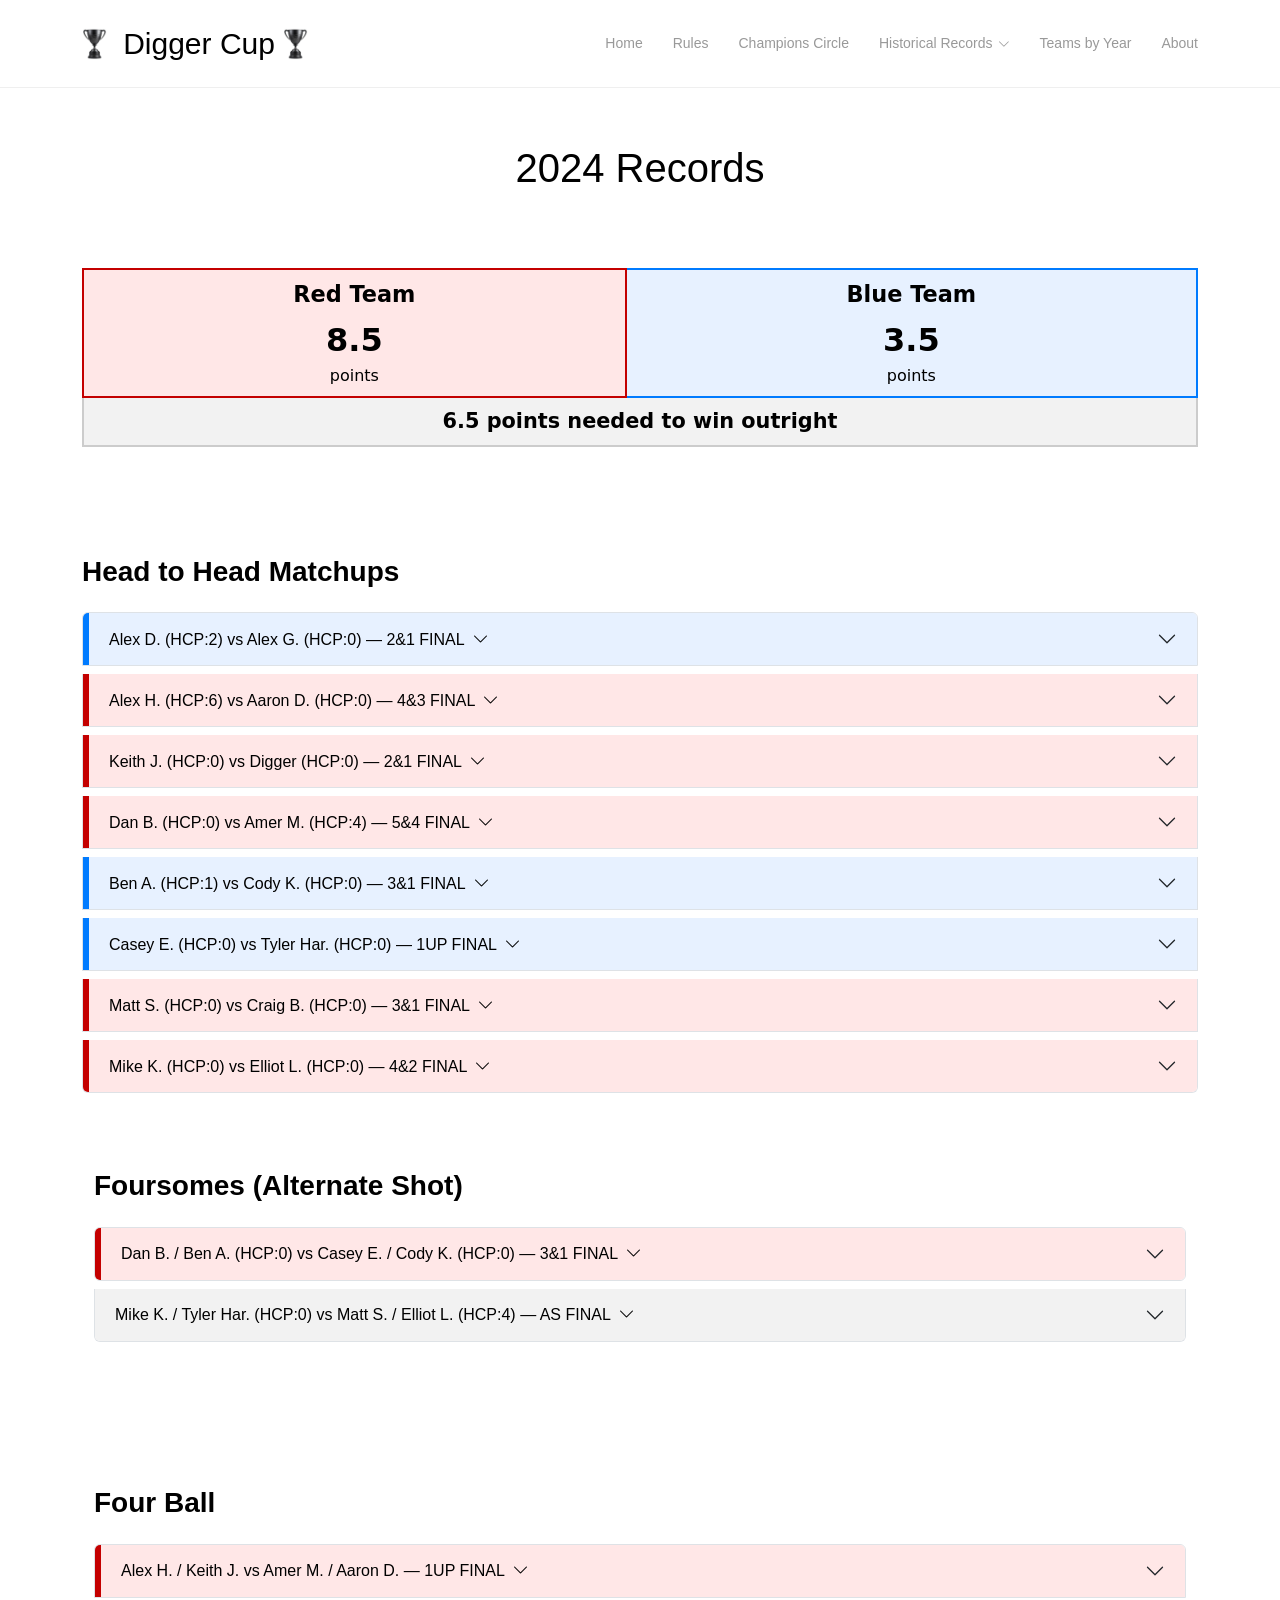
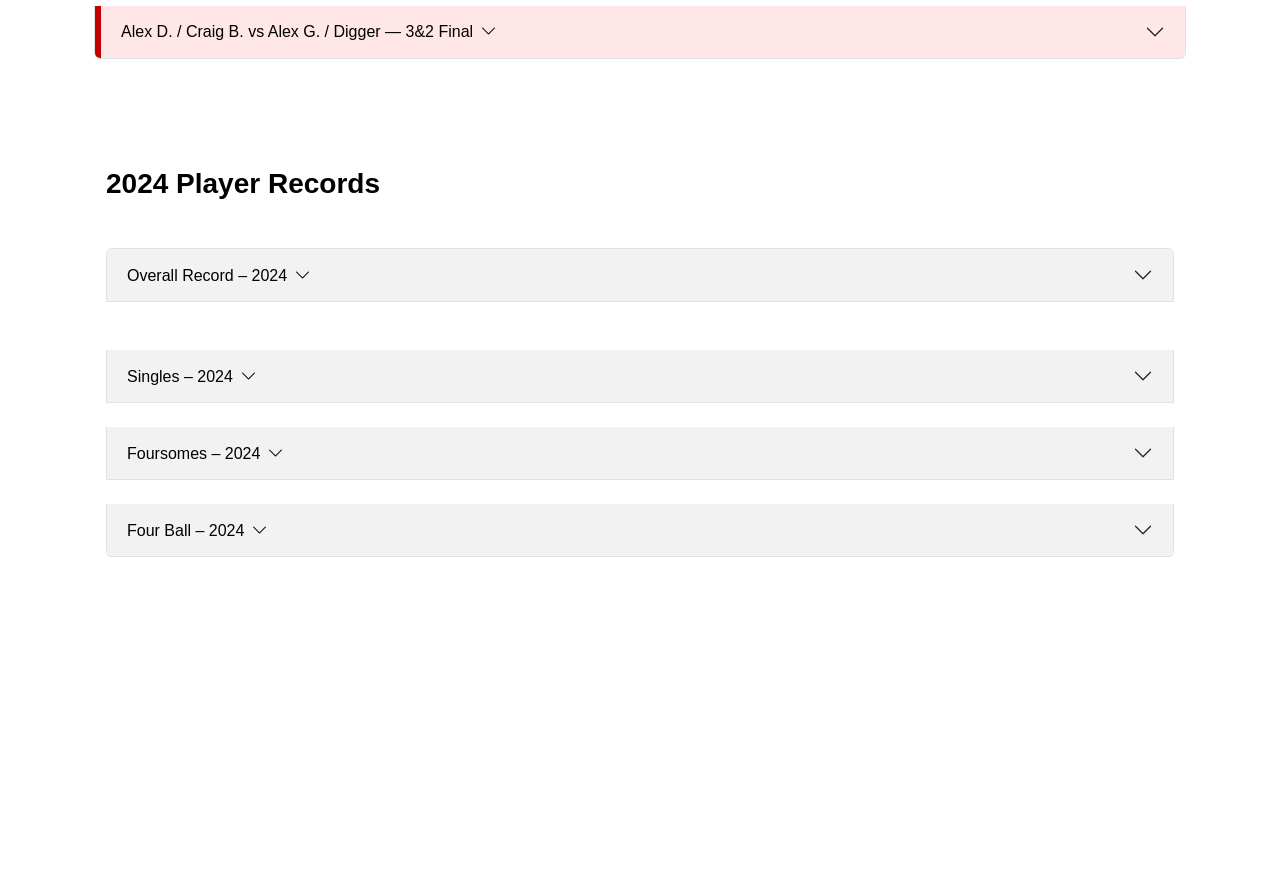
==== 2024-records.html @ ec9bad94 "editing nav menu for moblie again" ====
<!DOCTYPE html>
<html lang="en">

<head>
    <meta charset="utf-8">
    <meta content="width=device-width, initial-scale=1.0" name="viewport">

    <title>Digger Cup: 2024 Records</title>

    <link href="photos/favicon.ico" rel="icon">
    <link href="photos/favicon.ico" rel="apple-touch-icon">

    <link href="assets/vendor/bootstrap/css/bootstrap.min.css" rel="stylesheet">
    <link rel="stylesheet" href="https://cdn.jsdelivr.net/npm/bootstrap-icons@1.11.3/font/bootstrap-icons.css">
    <link rel="stylesheet" href="https://cdn.datatables.net/1.13.6/css/dataTables.bootstrap5.min.css">
    <link href="assets/css/main.css" rel="stylesheet">

    <style>
        .accordion-button {
            background-color: #f2f2f2 !important;
            color: #000 !important;
        }

            .accordion-button:not(.collapsed) {
                background-color: #e6e6e6 !important;
                color: #000 !important;
            }

            .accordion-button:focus {
                box-shadow: none !important;
            }

        /* Highlight colors for matchups */
        .match-blue .accordion-button {
            background-color: #e7f1ff !important;
            border-left: 6px solid #007BFF;
        }

        .match-red .accordion-button {
            background-color: #ffe7e7 !important;
            border-left: 6px solid #C40000;
        }

        /* Extend highlight color to scorecard "Hole" row */
        .match-blue .scorecard-table th.hole-header,
        .match-blue .scorecard-table td.hole-header {
            background-color: #e7f1ff !important;
        }

        .match-red .scorecard-table th.hole-header,
        .match-red .scorecard-table td.hole-header {
            background-color: #ffe7e7 !important;
        }

        /* Scorecard table styling */
        .scorecard-table {
            width: 100%;
            border-collapse: collapse;
            text-align: center;
            font-size: 14px;
        }

            .scorecard-table th,
            .scorecard-table td {
                border: 1px solid #ccc;
                padding: 6px;
            }

        .winner-red {
            background-color: #ffcccc;
            font-weight: bold;
        }

        .winner-blue {
            background-color: #cce0ff;
            font-weight: bold;
        }

        .standings-row td {
            font-weight: bold;
            background-color: #f7f7f7;
        }
    </style>
</head>

<body class="starter-page-page">

    <header id="header" class="header d-flex align-items-center sticky-top">
        <div class="container-fluid container-xl d-flex align-items-center justify-content-between">

            <!-- Logo -->
            <a href="index.html" class="logo d-flex align-items-center">
                <img src="photos/digi cup_engravesd_est 2024-1.jpg" style="height:40px;">
                <h1 class="sitename ms-2 me-2">Digger Cup</h1>
                <img src="photos/digi cup_engravesd_est 2024-1.jpg" style="height:40px;">
            </a>

            <!-- Desktop Nav -->
            <nav id="navmenu" class="navmenu">

                <ul>
                    <li><a href="index.html">Home</a></li>
                    <li><a href="Rules.html">Rules</a></li>
                    <li><a href="Champions Circle.html">Champions Circle</a></li>

                    <li class="dropdown">
                        <a href="#"><span>Historical Records</span> <i class="bi bi-chevron-down dropdown-indicator"></i></a>
                        <ul>
                            <li><a href="2025-records.html">2025 Records</a></li>
                            <li><a href="2024-records.html">2024 Records</a></li>
                            <li><a href="Historical Records.html">Historical Records</a></li>
                        </ul>
                    </li>

                    <li><a href="Teams by Year.html">Teams by Year</a></li>
                    <li><a href="About.html">About</a></li>
                </ul>
            </nav>

            <!-- Mobile nav toggle -->
            <i class="mobile-nav-toggle d-xl-none bi bi-list"></i>

        </div>
    </header>

    <!-- Mobile nav container (Axis theme requires this) -->
    <nav id="navmenu-mobile" class="navmenu d-xl-none"></nav>
    <div class="mobile-nav-overly"></div>


    <main class="main">

        <div class="page-title">
            <div class="title-wrapper">
                <h1>2024 Records</h1>
            </div>
        </div>

        <!-- ========================= -->
        <!-- 2024 Points Summary -->
        <!-- ========================= -->
        <div class="container my-4">
            <table class="table table-bordered text-center align-middle" style="font-size: 1.25rem; font-weight:600;">
                <tr>
                    <td style="background:#ffe7e7; border:2px solid #C40000;">
                        <div style="font-size:1.4rem; font-weight:700;">
                            <a href="Teams%20By%20Year.html#red2024"
                               style="color:inherit; text-decoration:none; cursor:pointer;">
                                Red Team
                            </a>
                        </div>
                        <div style="font-size:2rem; font-weight:800; margin-top:4px;">8.5</div>
                        <div style="font-size:1rem; font-weight:500;">points</div>
                    </td>
                    <td style="background:#e7f1ff; border:2px solid #007BFF;">
                        <div style="font-size:1.4rem; font-weight:700;">
                            <a href="Teams%20By%20Year.html#blue2024"
                               style="color:inherit; text-decoration:none; cursor:pointer;">
                                Blue Team
                            </a>
                        </div>
                        <div style="font-size:2rem; font-weight:800; margin-top:4px;">3.5</div>
                        <div style="font-size:1rem; font-weight:500;">points</div>
                    </td>
                </tr>
                <tr>
                    <td colspan="2" style="background:#f2f2f2; border:2px solid #ccc; font-size:1.3rem; font-weight:700;">
                        6.5 points needed to win outright
                    </td>
                </tr>
            </table>
        </div>

        <section class="container my-5">
            <h3 class="mb-4" style="font-weight:700;">Head to Head Matchups</h3>

            <div class="accordion" id="matchups2024">
                <!-- 1 — BLUE -->
                <div class="accordion-item my-2 match-blue">
                    <h2 class="accordion-header" id="match1">
                        <button class="accordion-button collapsed" type="button"
                                data-bs-toggle="collapse" data-bs-target="#collapseMatch1">
                            Alex D. (HCP:2) vs Alex G. (HCP:0) — 2&1 FINAL
                            <i class="bi bi-chevron-down ms-2"></i>
                        </button>
                    </h2>
                    <div id="collapseMatch1" class="accordion-collapse collapse"
                         data-bs-parent="#matchups2024">
                        <div class="accordion-body">
                            <div class="mt-3">
                                <!-- FRONT 9 -->
                                <h5><strong>Front Nine</strong></h5>
                                <table class="scorecard-table mb-4">
                                    <tr>
                                        <th class="hole-header">Hole</th>
                                        <td class="hole-header">1</td>
                                        <td class="hole-header">2</td>
                                        <td class="hole-header">3</td>
                                        <td class="hole-header">4</td>
                                        <td class="hole-header">5</td>
                                        <td class="hole-header">6</td>
                                        <td class="hole-header">7</td>
                                        <td class="hole-header">8</td>
                                        <td class="hole-header">9</td>
                                        <td class="hole-header">Out</td>
                                    </tr>
                                    <tr>
                                        <th>Par</th>
                                        <td>4</td>
                                        <td>4</td>
                                        <td>4</td>
                                        <td>3</td>
                                        <td>5</td>
                                        <td>4</td>
                                        <td>3</td>
                                        <td>4</td>
                                        <td>5</td>
                                        <td>36</td>
                                    </tr>
                                    <tr>
                                        <th>Alex D.</th>
                                        <td class="winner-red">5</td>
                                        <td>5</td>
                                        <td class="winner-red">6</td>
                                        <td class="winner-red">5</td>
                                        <td>5</td>
                                        <td>7</td>
                                        <td>4</td>
                                        <td>6</td>
                                        <td class="winner-red">5</td>
                                        <td>49</td>
                                    </tr>
                                    <tr>
                                        <th>Alex G.</th>
                                        <td>6</td>
                                        <td>5</td>
                                        <td>9</td>
                                        <td>6</td>
                                        <td>5</td>
                                        <td class="winner-blue">5</td>
                                        <td class="winner-blue">3</td>
                                        <td class="winner-blue">5</td>
                                        <td>6</td>
                                        <td>50</td>
                                    </tr>
                                    <tr class="standings-row">
                                        <th>Standings</th>
                                        <td>1UP</td>
                                        <td>1UP</td>
                                        <td>2UP</td>
                                        <td>3UP</td>
                                        <td>3UP</td>
                                        <td>2UP</td>
                                        <td>1UP</td>
                                        <td>AS</td>
                                        <td>1UP</td>
                                        <td></td>
                                    </tr>
                                </table>

                                <!-- BACK 9 -->
                                <h5><strong>Back Nine</strong></h5>
                                <table class="scorecard-table">
                                    <tr>
                                        <th class="hole-header">Hole</th>
                                        <td class="hole-header">10</td>
                                        <td class="hole-header">11</td>
                                        <td class="hole-header">12</td>
                                        <td class="hole-header">13</td>
                                        <td class="hole-header">14</td>
                                        <td class="hole-header">15</td>
                                        <td class="hole-header">16</td>
                                        <td class="hole-header">17</td>
                                        <td class="hole-header">18</td>
                                        <td class="hole-header">In</td>
                                    </tr>
                                    <tr>
                                        <th>Par</th>
                                        <td>4</td>
                                        <td>4</td>
                                        <td>4</td>
                                        <td>4</td>
                                        <td>5</td>
                                        <td>3</td>
                                        <td>4</td>
                                        <td>3</td>
                                        <td>5</td>
                                        <td>36</td>
                                    </tr>
                                    <tr>
                                        <th>Alex D.</th>
                                        <td>8</td>
                                        <td class="winner-red">4</td>
                                        <td>6</td>
                                        <td>6</td>
                                        <td>6</td>
                                        <td>4</td>
                                        <td>6</td>
                                        <td>3</td>
                                        <td>-</td>
                                        <td>40</td>
                                    </tr>
                                    <tr>
                                        <th>Alex G.</th>
                                        <td>8</td>
                                        <td>5</td>
                                        <td class="winner-blue">5</td>
                                        <td>6</td>
                                        <td class="winner-blue">5</td>
                                        <td class="winner-blue">3</td>
                                        <td class="winner-blue">4</td>
                                        <td>3</td>
                                        <td>-</td>
                                        <td>36</td>
                                    </tr>
                                    <tr class="standings-row">
                                        <th>Standings</th>
                                        <td>1UP</td>
                                        <td>2UP</td>
                                        <td>1UP</td>
                                        <td>1UP</td>
                                        <td>AS</td>
                                        <td>1UP</td>
                                        <td>2UP</td>
                                        <td>2&1</td>
                                        <td></td>
                                        <td></td>
                                    </tr>
                                </table>
                            </div>
                        </div>
                    </div>
                </div>

                <!-- 2 — RED -->
                <div class="accordion-item my-2 match-red">
                    <h2 class="accordion-header" id="match2">
                        <button class="accordion-button collapsed" type="button"
                                data-bs-toggle="collapse" data-bs-target="#collapseMatch2">
                            Alex H. (HCP:6) vs Aaron D. (HCP:0) — 4&3 FINAL
                            <i class="bi bi-chevron-down ms-2"></i>
                        </button>
                    </h2>
                    <div id="collapseMatch2" class="accordion-collapse collapse" data-bs-parent="#matchups2024">
                        <div class="accordion-body">
                            <div class="mt-3">

                                <!-- FRONT 9 -->
                                <h5><strong>Front Nine</strong></h5>
                                <table class="scorecard-table mb-4">

                                    <tr>
                                        <th class="hole-header">Hole</th>
                                        <td class="hole-header">1</td>
                                        <td class="hole-header">2</td>
                                        <td class="hole-header">3</td>
                                        <td class="hole-header">4</td>
                                        <td class="hole-header">5</td>
                                        <td class="hole-header">6</td>
                                        <td class="hole-header">7</td>
                                        <td class="hole-header">8</td>
                                        <td class="hole-header">9</td>
                                        <td class="hole-header">Out</td>
                                    </tr>

                                    <tr>
                                        <th>Par</th>
                                        <td>4</td>
                                        <td>4</td>
                                        <td>4</td>
                                        <td>3</td>
                                        <td>5</td>
                                        <td>4</td>
                                        <td>3</td>
                                        <td>4</td>
                                        <td>5</td>
                                        <td>36</td>
                                    </tr>

                                    <tr>
                                        <th>Alex H.</th>
                                        <td class="winner-red"></td>
                                        <td></td>
                                        <td class="winner-red"></td>
                                        <td></td>
                                        <td></td>
                                        <td></td>
                                        <td></td>
                                        <td class="winner-red"></td>
                                        <td class="winner-red"></td>
                                        <td></td>
                                    </tr>

                                    <tr>
                                        <th>Aaron D.</th>
                                        <td></td>
                                        <td class="winner-blue"></td>
                                        <td></td>
                                        <td></td>
                                        <td class="winner-blue"></td>
                                        <td class="winner-blue"></td>
                                        <td></td>
                                        <td></td>
                                        <td></td>
                                        <td></td>
                                    </tr>

                                    <tr class="standings-row">
                                        <th>Standings</th>
                                        <td>1UP</td>
                                        <td>AS</td>
                                        <td>1UP</td>
                                        <td>1UP</td>
                                        <td>AS</td>
                                        <td>1UP</td>
                                        <td>1UP</td>
                                        <td>AS</td>
                                        <td>1UP</td>
                                        <td></td>
                                    </tr>

                                </table>

                                <!-- BACK 9 -->
                                <h5><strong>Back Nine</strong></h5>
                                <table class="scorecard-table">

                                    <tr>
                                        <th class="hole-header">Hole</th>
                                        <td class="hole-header">10</td>
                                        <td class="hole-header">11</td>
                                        <td class="hole-header">12</td>
                                        <td class="hole-header">13</td>
                                        <td class="hole-header">14</td>
                                        <td class="hole-header">15</td>
                                        <td class="hole-header">16</td>
                                        <td class="hole-header">17</td>
                                        <td class="hole-header">18</td>
                                        <td class="hole-header">In</td>
                                    </tr>

                                    <tr>
                                        <th>Par</th>
                                        <td>4</td>
                                        <td>4</td>
                                        <td>4</td>
                                        <td>4</td>
                                        <td>5</td>
                                        <td>3</td>
                                        <td>4</td>
                                        <td>3</td>
                                        <td>5</td>
                                        <td>36</td>
                                    </tr>

                                    <tr>
                                        <th>Alex H.</th>
                                        <td></td>
                                        <td class="winner-red"></td>
                                        <td class="winner-red"></td>
                                        <td class="winner-red"></td>
                                        <td></td>
                                        <td></td>
                                        <td></td>
                                        <td></td>
                                        <td></td>
                                        <td></td>
                                    </tr>

                                    <tr>
                                        <th>Aaron D.</th>
                                        <td></td>
                                        <td></td>
                                        <td></td>
                                        <td></td>
                                        <td></td>
                                        <td></td>
                                        <td></td>
                                        <td></td>
                                        <td></td>
                                        <td></td>
                                    </tr>

                                    <tr class="standings-row">
                                        <th>Standings</th>
                                        <td>1UP</td>
                                        <td>2UP</td>
                                        <td>3UP</td>
                                        <td>4UP</td>
                                        <td>4UP</td>
                                        <td>4&3</td>
                                        <td>-</td>
                                        <td>-</td>
                                        <td>-</td>
                                        <td></td>
                                    </tr>

                                </table>

                            </div>

                        </div>
                    </div>

                </div>

                <!-- 3 — RED -->
                <div class="accordion-item my-2 match-red">
                    <h2 class="accordion-header" id="match3">
                        <button class="accordion-button collapsed" type="button"
                                data-bs-toggle="collapse" data-bs-target="#collapseMatch3">
                            Keith J. (HCP:0) vs Digger (HCP:0) — 2&1 FINAL
                            <i class="bi bi-chevron-down ms-2"></i>
                        </button>
                    </h2>
                    <div id="collapseMatch3" class="accordion-collapse collapse" data-bs-parent="#matchups2024">
                        <div class="accordion-body">
                            <div class="mt-3">

                                <!-- FRONT 9 -->
                                <h5><strong>Front Nine</strong></h5>
                                <table class="scorecard-table mb-4">

                                    <tr>
                                        <th class="hole-header">Hole</th>
                                        <td class="hole-header">1</td>
                                        <td class="hole-header">2</td>
                                        <td class="hole-header">3</td>
                                        <td class="hole-header">4</td>
                                        <td class="hole-header">5</td>
                                        <td class="hole-header">6</td>
                                        <td class="hole-header">7</td>
                                        <td class="hole-header">8</td>
                                        <td class="hole-header">9</td>
                                        <td class="hole-header">Out</td>
                                    </tr>

                                    <tr>
                                        <th>Par</th>
                                        <td>4</td>
                                        <td>4</td>
                                        <td>4</td>
                                        <td>3</td>
                                        <td>5</td>
                                        <td>4</td>
                                        <td>3</td>
                                        <td>4</td>
                                        <td>5</td>
                                        <td>36</td>
                                    </tr>

                                    <tr>
                                        <th>Keith J.</th>
                                        <td></td>
                                        <td class="winner-red"></td>
                                        <td></td>
                                        <td class="winner-red"></td>
                                        <td></td>
                                        <td class="winner-red"></td>
                                        <td class="winner-red"></td>
                                        <td class="winner-red"></td>
                                        <td></td>
                                        <td></td>
                                    </tr>

                                    <tr>
                                        <th>Digger</th>
                                        <td></td>
                                        <td></td>
                                        <td class="winner-blue"></td>
                                        <td></td>
                                        <td class="winner-blue"></td>
                                        <td></td>
                                        <td></td>
                                        <td></td>
                                        <td class="winner-blue"></td>
                                        <td></td>
                                    </tr>

                                    <tr class="standings-row">
                                        <th>Standings</th>
                                        <td>AS</td>
                                        <td>1UP</td>
                                        <td>AS</td>
                                        <td>1UP</td>
                                        <td>AS</td>
                                        <td>1UP</td>
                                        <td>2UP</td>
                                        <td>3UP</td>
                                        <td>2UP</td>
                                        <td></td>
                                    </tr>

                                </table>

                                <!-- BACK 9 -->
                                <h5><strong>Back Nine</strong></h5>
                                <table class="scorecard-table">

                                    <tr>
                                        <th class="hole-header">Hole</th>
                                        <td class="hole-header">10</td>
                                        <td class="hole-header">11</td>
                                        <td class="hole-header">12</td>
                                        <td class="hole-header">13</td>
                                        <td class="hole-header">14</td>
                                        <td class="hole-header">15</td>
                                        <td class="hole-header">16</td>
                                        <td class="hole-header">17</td>
                                        <td class="hole-header">18</td>
                                        <td class="hole-header">In</td>
                                    </tr>

                                    <tr>
                                        <th>Par</th>
                                        <
                                        <td>4</td>
                                        <td>4</td>
                                        <td>4</td>
                                        <td>4</td>
                                        <td>5</td>
                                        <td>3</td>
                                        <td>4</td>
                                        <td>3</td>
                                        <td>5</td>
                                        <td>36</td>
                                    </tr>

                                    <tr>
                                        <th>Keith J.</th>
                                        <td class="winner-red"></td>
                                        <td></td>
                                        <td></td>
                                        <td></td>
                                        <td></td>
                                        <td class="winner-red"></td>
                                        <td></td>
                                        <td class="winner-red"></td>
                                        <td></td>
                                        <td></td>
                                    </tr>

                                    <tr>
                                        <th>Digger</th>
                                        <td></td>
                                        <td></td>
                                        <td class="winner-blue"></td>
                                        <td></td>
                                        <td class="winner-blue"></td>
                                        <td></td>
                                        <td class="winner-blue"></td>
                                        <td></td>
                                        <td></td>
                                        <td></td>>
                                    </tr>

                                    <tr class="standings-row">
                                        <th>Standings</th>
                                        <td>3UP</td>
                                        <td>3UP</td>
                                        <td>2UP</td>
                                        <td>2UP</td>
                                        <td>1UP</td>
                                        <td>2UP</td>
                                        <td>1UP</td>
                                        <td>2&1</td>
                                        <td></td>
                                        <td></td>
                                    </tr>

                                </table>

                            </div>

                        </div>
                    </div>

                </div>


                <!-- 4 — RED -->
                <div class="accordion-item my-2 match-red">
                    <h2 class="accordion-header" id="match4">
                        <button class="accordion-button collapsed" type="button"
                                data-bs-toggle="collapse" data-bs-target="#collapseMatch4">
                            Dan B. (HCP:0) vs Amer M. (HCP:4) — 5&4 FINAL
                            <i class="bi bi-chevron-down ms-2"></i>
                        </button>
                    </h2>

                    <div id="collapseMatch4" class="accordion-collapse collapse" data-bs-parent="#matchups2024">
                        <div class="accordion-body">
                            <div class="mt-3">

                                <!-- FRONT 9 -->
                                <h5><strong>Front Nine</strong></h5>
                                <table class="scorecard-table mb-4">
                                    <tr>
                                        <th class="hole-header">Hole</th>
                                        <td class="hole-header">1</td>
                                        <td class="hole-header">2</td>
                                        <td class="hole-header">3</td>
                                        <td class="hole-header">4</td>
                                        <td class="hole-header">5</td>
                                        <td class="hole-header">6</td>
                                        <td class="hole-header">7</td>
                                        <td class="hole-header">8</td>
                                        <td class="hole-header">9</td>
                                        <td class="hole-header">Out</td>
                                    </tr>


                                    <tr>
                                        <th>Par</th>
                                        <td>4</td>
                                        <td>4</td>
                                        <td>4</td>
                                        <td>3</td>
                                        <td>5</td>
                                        <td>4</td>
                                        <td>3</td>
                                        <td>4</td>
                                        <td>5</td>
                                        <td>36</td>
                                    </tr>

                                    <tr>
                                        <th>Dan B.</th>
                                        <td>6</td>
                                        <td class="winner-red">5</td>
                                        <td class="winner-red">5</td>
                                        <td>5</td>
                                        <td>6</td>
                                        <td class="winner-red">5</td>
                                        <td>5</td>
                                        <td>5</td>
                                        <td class="winner-red">7</td>
                                        <td>49</td>
                                    </tr>

                                    <tr>
                                        <th>Amer M.</th>
                                        <td class="winner-blue">5</td>
                                        <td>6</td>
                                        <td>7</td>
                                        <td>5</td>
                                        <td>6</td>
                                        <td>6</td>
                                        <td class="winner-blue">4</td>
                                        <td>5</td>
                                        <td>8</td>
                                        <td>51</td>
                                    </tr>

                                    <tr class="standings-row">
                                        <th>Standings</th>
                                        <td>1DN</td>
                                        <td>AS</td>
                                        <td>1UP</td>
                                        <td>1UP</td>
                                        <td>1UP</td>
                                        <td>2UP</td>
                                        <td>1UP</td>
                                        <td>1UP</td>
                                        <td>2UP</td>
                                        <td></td>
                                    </tr>
                                </table>

                                <!-- BACK 9 -->
                                <h5><strong>Back Nine</strong></h5>
                                <table class="scorecard-table">
                                    <tr>
                                        <th class="hole-header">Hole</th>
                                        <td class="hole-header">1</td>
                                        <td class="hole-header">2</td>
                                        <td class="hole-header">3</td>
                                        <td class="hole-header">4</td>
                                        <td class="hole-header">5</td>
                                        <td class="hole-header">6</td>
                                        <td class="hole-header">7</td>
                                        <td class="hole-header">8</td>
                                        <td class="hole-header">9</td>
                                        <td class="hole-header">In</td>
                                    </tr>


                                    <tr>
                                        <th>Par</th>
                                        <td>4</td>
                                        <td>4</td>
                                        <td>4</td>
                                        <td>4</td>
                                        <td>5</td>
                                        <td>3</td>
                                        <td>4</td>
                                        <td>3</td>
                                        <td>5</td>
                                        <td>36</td>
                                    </tr>

                                    <tr>
                                        <th>Dan B.</th>
                                        <td class="winner-red">7</td>
                                        <td>7</td>
                                        <td class="winner-red">4</td>
                                        <td class="winner-red">4</td>
                                        <td>5</td>
                                        <td>-</td>
                                        <td>-</td>
                                        <td>-</td>
                                        <td>-</td>
                                        <td>22</td>
                                    </tr>

                                    <tr>
                                        <th>Amer M.</th>
                                        <td>9</td>
                                        <td>7</td>
                                        <td>5</td>
                                        <td>5</td>
                                        <td>5</td>
                                        <td>-</td>
                                        <td>-</td>
                                        <td>-</td>
                                        <td>-</td>
                                        <td>26</td>
                                    </tr>

                                    <tr class="standings-row">
                                        <th>Standings</th>
                                        <td>3UP</td>
                                        <td>3UP</td>
                                        <td>4UP</td>
                                        <td>5UP</td>
                                        <td>5&4</td>
                                        <td></td>
                                        <td></td>
                                        <td></td>
                                        <td></td>
                                        <td></td>
                                    </tr>
                                </table>

                            </div>
                        </div>
                    </div>
                </div>





                <!-- 5 — BLUE -->
                <div class="accordion-item my-2 match-blue">
                    <h2 class="accordion-header" id="match5">
                        <button class="accordion-button collapsed" type="button"
                                data-bs-toggle="collapse" data-bs-target="#collapseMatch5">
                            Ben A. (HCP:1) vs Cody K. (HCP:0) — 3&1 FINAL
                            <i class="bi bi-chevron-down ms-2"></i>
                        </button>
                    </h2>

                    <div id="collapseMatch5" class="accordion-collapse collapse" data-bs-parent="#matchups2024">
                        <div class="accordion-body">
                            <div class="mt-3">

                                <!-- FRONT 9 -->
                                <h5><strong>Front Nine</strong></h5>
                                <table class="scorecard-table mb-4">

                                    <tr>
                                        <th class="hole-header">Hole</th>
                                        <td class="hole-header">1</td>
                                        <td class="hole-header">2</td>
                                        <td class="hole-header">3</td>
                                        <td class="hole-header">4</td>
                                        <td class="hole-header">5</td>
                                        <td class="hole-header">6</td>
                                        <td class="hole-header">7</td>
                                        <td class="hole-header">8</td>
                                        <td class="hole-header">9</td>
                                        <td class="hole-header">Out</td>
                                    </tr>


                                    <tr>
                                        <th>Par</th>
                                        <td>4</td>
                                        <td>4</td>
                                        <td>4</td>
                                        <td>3</td>
                                        <td>5</td>
                                        <td>4</td>
                                        <td>3</td>
                                        <td>4</td>
                                        <td>5</td>
                                        <td>36</td>
                                    </tr>

                                    <tr>
                                        <th>Ben A.</th>
                                        <td>7</td>
                                        <td class="winner-red">4</td>
                                        <td class="winner-red">4</td>
                                        <td>4</td>
                                        <td>6</td>
                                        <td>6</td>
                                        <td class="winner-red">3</td>
                                        <td>5</td>
                                        <td>5</td>
                                        <td>45</td>
                                    </tr>

                                    <tr>
                                        <th>Cody K.</th>
                                        <td class="winner-blue">5</td>
                                        <td>5</td>
                                        <td>5</td>
                                        <td>4</td>
                                        <td class="winner-blue">5</td>
                                        <td class="winner-blue">5</td>
                                        <td>4</td>
                                        <td class="winner-blue">4</td>
                                        <td>5</td>
                                        <td>42</td>
                                    </tr>

                                    <tr class="standings-row">
                                        <th>Standings</th>
                                        <td>1UP</td>
                                        <td>AS</td>
                                        <td>1UP</td>
                                        <td>1UP</td>
                                        <td>AS</td>
                                        <td>1UP</td>
                                        <td>AS</td>
                                        <td>1UP</td>
                                        <td>1UP</td>
                                        <td></td>
                                    </tr>

                                </table>

                                <!-- BACK 9 -->
                                <h5><strong>Back Nine</strong></h5>
                                <table class="scorecard-table">

                                    <tr>
                                        <th class="hole-header">Hole</th>
                                        <td class="hole-header">1</td>
                                        <td class="hole-header">2</td>
                                        <td class="hole-header">3</td>
                                        <td class="hole-header">4</td>
                                        <td class="hole-header">5</td>
                                        <td class="hole-header">6</td>
                                        <td class="hole-header">7</td>
                                        <td class="hole-header">8</td>
                                        <td class="hole-header">9</td>
                                        <td class="hole-header">In</td>
                                    </tr>


                                    <tr>
                                        <th>Par</th>
                                        <td>4</td>
                                        <td>4</td>
                                        <td>4</td>
                                        <td>4</td>
                                        <td>5</td>
                                        <td>3</td>
                                        <td>4</td>
                                        <td>3</td>
                                        <td>5</td>
                                        <td>36</td>
                                    </tr>

                                    <tr>
                                        <th>Ben A.</th>
                                        <td>6</td>
                                        <td>5</td>
                                        <td>6</td>
                                        <td class="winner-red">3</td>
                                        <td class="winner-red">5</td>
                                        <td>4</td>
                                        <td>5</td>
                                        <td>7</td>
                                        <td></td>
                                        <td>41</td>
                                    </tr>

                                    <tr>
                                        <th>Cody K.</th>
                                        <td class="winner-blue">5</td>
                                        <td>5</td>
                                        <td class="winner-blue">5</td>
                                        <td>6</td>
                                        <td>7</td>
                                        <td class="winner-blue">3</td>
                                        <td>5</td>
                                        <td class="winner-blue">6</td>
                                        <td></td>
                                        <td>42</td>
                                    </tr>

                                    <tr class="standings-row">
                                        <th>Standings</th>
                                        <td>2UP</td>
                                        <td>2UP</td>
                                        <td>3UP</td>
                                        <td>2UP</td>
                                        <td>1UP</td>
                                        <td>2UP</td>
                                        <td>2UP</td>
                                        <td>3&1</td>
                                        <td></td>
                                        <td></td>
                                    </tr>

                                </table>

                            </div>
                        </div>
                    </div>
                </div>




                <!-- 6 — BLUE -->
                <div class="accordion-item my-2 match-blue">
                    <h2 class="accordion-header" id="match6">
                        <button class="accordion-button collapsed" type="button"
                                data-bs-toggle="collapse" data-bs-target="#collapseMatch6">
                            Casey E. (HCP:0) vs Tyler Har. (HCP:0) — 1UP FINAL
                            <i class="bi bi-chevron-down ms-2"></i>
                        </button>
                    </h2>

                    <div id="collapseMatch6" class="accordion-collapse collapse" data-bs-parent="#matchups2024">
                        <div class="accordion-body">
                            <div class="mt-3">

                                <!-- FRONT 9 -->
                                <h5><strong>Front Nine</strong></h5>
                                <table class="scorecard-table mb-4">
                                    <tr>
                                        <th class="hole-header">Hole</th>
                                        <td class="hole-header">1</td>
                                        <td class="hole-header">2</td>
                                        <td class="hole-header">3</td>
                                        <td class="hole-header">4</td>
                                        <td class="hole-header">5</td>
                                        <td class="hole-header">6</td>
                                        <td class="hole-header">7</td>
                                        <td class="hole-header">8</td>
                                        <td class="hole-header">9</td>
                                        <td class="hole-header">Out</td>
                                    </tr>

                                    <tr>
                                        <th>Par</th>
                                        <td>4</td>
                                        <td>4</td>
                                        <td>4</td>
                                        <td>3</td>
                                        <td>5</td>
                                        <td>4</td>
                                        <td>3</td>
                                        <td>4</td>
                                        <td>5</td>
                                        <td>36</td>
                                    </tr>

                                    <tr>
                                        <th>Casey E.</th>
                                        <td class="winner-blue">4</td>
                                        <td>5</td>
                                        <td>5</td>
                                        <td class="winner-blue">3</td>
                                        <td class="winner-blue">4</td>
                                        <td>5</td>
                                        <td>3</td>
                                        <td>5</td>
                                        <td class="winner-blue">5</td>
                                        <td>39</td>
                                    </tr>

                                    <tr>
                                        <th>Tyler Har.</th>
                                        <td>5</td>
                                        <td class="winner-red">4</td>
                                        <td>5</td>
                                        <td>4</td>
                                        <td>5</td>
                                        <td>5</td>
                                        <td class="winner-red">2</td>
                                        <td class="winner-red">4</td>
                                        <td>6</td>
                                        <td>40</td>
                                    </tr>

                                    <tr class="standings-row">
                                        <th>Standings</th>
                                        <td>1UP</td>
                                        <td>AS</td>
                                        <td>AS</td>
                                        <td>1UP</td>
                                        <td>2UP</td>
                                        <td>2UP</td>
                                        <td>1UP</td>
                                        <td>AS</td>
                                        <td>1UP</td>
                                        <td></td>
                                    </tr>
                                </table>

                                <!-- BACK 9 -->
                                <h5><strong>Back Nine</strong></h5>
                                <table class="scorecard-table">
                                    <tr>
                                        <th class="hole-header">Hole</th>
                                        <td class="hole-header">10</td>
                                        <td class="hole-header">11</td>
                                        <td class="hole-header">12</td>
                                        <td class="hole-header">13</td>
                                        <td class="hole-header">14</td>
                                        <td class="hole-header">15</td>
                                        <td class="hole-header">16</td>
                                        <td class="hole-header">17</td>
                                        <td class="hole-header">18</td>
                                        <td class="hole-header">In</td>
                                    </tr>

                                    <tr>
                                        <th>Par</th>
                                        <td>4</td>
                                        <td>4</td>
                                        <td>4</td>
                                        <td>4</td>
                                        <td>5</td>
                                        <td>3</td>
                                        <td>4</td>
                                        <td>3</td>
                                        <td>5</td>
                                        <td>36</td>
                                    </tr>

                                    <tr>
                                        <th>Casey E.</th>
                                        <td>5</td>
                                        <td class="winner-blue">4</td>
                                        <td>6</td>
                                        <td class="winner-blue">4</td>
                                        <td class="winner-blue">5</td>
                                        <td>3</td>
                                        <td>6</td>
                                        <td>3</td>
                                        <td>5</td>
                                        <td>41</td>
                                    </tr>

                                    <tr>
                                        <th>Tyler Har.</th>
                                        <td class="winner-red">4</td>
                                        <td>5</td>
                                        <td class="winner-red">4</td>
                                        <td>5</td>
                                        <td>6</td>
                                        <td>3</td>
                                        <td class="winner-red">5</td>
                                        <td>3</td>
                                        <td>5</td>
                                        <td>40</td>
                                    </tr>

                                    <tr class="standings-row">
                                        <th>Standings</th>
                                        <td>AS</td>
                                        <td>1UP</td>
                                        <td>AS</td>
                                        <td>1UP</td>
                                        <td>2UP</td>
                                        <td>2UP</td>
                                        <td>1UP</td>
                                        <td>1UP</td>
                                        <td>1UP</td>
                                        <td></td>
                                    </tr>
                                </table>

                            </div>
                        </div>
                    </div>
                </div>


                <!-- 7 — RED-->
                <div class="accordion-item my-2 match-red">
                    <h2 class="accordion-header" id="match7">
                        <button class="accordion-button collapsed" type="button"
                                data-bs-toggle="collapse" data-bs-target="#collapseMatch7">
                            Matt S. (HCP:0) vs Craig B. (HCP:0) — 3&1 FINAL
                            <i class="bi bi-chevron-down ms-2"></i>
                        </button>
                    </h2>

                    <div id="collapseMatch7" class="accordion-collapse collapse" data-bs-parent="#matchups2024">
                        <div class="accordion-body">
                            <div class="mt-3">

                                <!-- FRONT 9 -->
                                <h5><strong>Front Nine</strong></h5>
                                <table class="scorecard-table mb-4">
                                    <tr>
                                        <th class="hole-header">Hole</th>
                                        <td class="hole-header">1</td>
                                        <td class="hole-header">2</td>
                                        <td class="hole-header">3</td>
                                        <td class="hole-header">4</td>
                                        <td class="hole-header">5</td>
                                        <td class="hole-header">6</td>
                                        <td class="hole-header">7</td>
                                        <td class="hole-header">8</td>
                                        <td class="hole-header">9</td>
                                        <td class="hole-header">Out</td>
                                    </tr>

                                    <tr>
                                        <th>Par</th>
                                        <td>4</td>
                                        <td>4</td>
                                        <td>4</td>
                                        <td>3</td>
                                        <td>5</td>
                                        <td>4</td>
                                        <td>3</td>
                                        <td>4</td>
                                        <td>5</td>
                                        <td>36</td>
                                    </tr>

                                    <tr>
                                        <th>Matt S.</th>
                                        <td class="winner-blue">6</td>
                                        <td>6</td>
                                        <td class="winner-blue">5</td>
                                        <td>6</td>
                                        <td class="winner-blue">6</td>
                                        <td class="winner-blue">4</td>
                                        <td>5</td>
                                        <td class="winner-blue">6</td>
                                        <td>8</td>
                                        <td>47</td>
                                    </tr>

                                    <tr>
                                        <th>Craig B.</th>
                                        <td>7</td>
                                        <td>6</td>
                                        <td>6</td>
                                        <td class="winner-red">3</td>
                                        <td>7</td>
                                        <td>7</td>
                                        <td class="winner-red">3</td>
                                        <td>7</td>
                                        <td class="winner-red">5</td>
                                        <td>51</td>
                                    </tr>

                                    <tr class="standings-row">
                                        <th>Standings</th>
                                        <td>1UP</td>
                                        <td>1UP</td>
                                        <td>2UP</td>
                                        <td>1UP</td>
                                        <td>2UP</td>
                                        <td>3UP</td>
                                        <td>2UP</td>
                                        <td>3UP</td>
                                        <td>2UP</td>
                                        <td></td>
                                    </tr>
                                </table>

                                <!-- BACK 9 -->
                                <h5><strong>Back Nine</strong></h5>
                                <table class="scorecard-table">
                                    <tr>
                                        <th class="hole-header">Hole</th>
                                        <td class="hole-header">10</td>
                                        <td class="hole-header">11</td>
                                        <td class="hole-header">12</td>
                                        <td class="hole-header">13</td>
                                        <td class="hole-header">14</td>
                                        <td class="hole-header">15</td>
                                        <td class="hole-header">16</td>
                                        <td class="hole-header">17</td>
                                        <td class="hole-header">18</td>
                                        <td class="hole-header">In</td>
                                    </tr>

                                    <tr>
                                        <th>Par</th>
                                        <td>4</td>
                                        <td>4</td>
                                        <td>4</td>
                                        <td>4</td>
                                        <td>5</td>
                                        <td>3</td>
                                        <td>4</td>
                                        <td>3</td>
                                        <td>5</td>
                                        <td>36</td>
                                    </tr>

                                    <tr>
                                        <th>Matt S.</th>
                                        <td>5</td>
                                        <td>10</td>
                                        <td class="winner-blue">5</td>
                                        <td>5</td>
                                        <td>7</td>
                                        <td>6</td>
                                        <td>6</td>
                                        <td>5</td>
                                        <td></td>
                                        <td>49</td>
                                    </tr>

                                    <tr>
                                        <th>Craig B.</th>
                                        <td class="winner-red">4</td>
                                        <td class="winner-red">5</td>
                                        <td>6</td>
                                        <td class="winner-red">4</td>
                                        <td class="winner-red">6</td>
                                        <td>6</td>
                                        <td class="winner-red">4</td>
                                        <td class="winner-red">3</td>
                                        <td></td>
                                        <td>38</td>
                                    </tr>

                                    <tr class="standings-row">
                                        <th>Standings</th>
                                        <td>1UP</td>
                                        <td>AS</td>
                                        <td>1UP</td>
                                        <td>AS</td>
                                        <td>1UP</td>
                                        <td>1UP</td>
                                        <td>2UP</td>
                                        <td>3&1</td>
                                        <td></td>
                                        <td></td>
                                    </tr>
                                </table>

                            </div>
                        </div>
                    </div>
                </div>




                <!-- 8 — BLUE -->
                <div class="accordion-item my-2 match-red">
                    <h2 class="accordion-header" id="match8">
                        <button class="accordion-button collapsed" type="button"
                                data-bs-toggle="collapse" data-bs-target="#collapseMatch8">
                            Mike K. (HCP:0) vs Elliot L. (HCP:0) — 4&2 FINAL
                            <i class="bi bi-chevron-down ms-2"></i>
                        </button>
                    </h2>

                    <div id="collapseMatch8" class="accordion-collapse collapse" data-bs-parent="#matchups2024">
                        <div class="accordion-body">
                            <div class="mt-3">

                                <!-- FRONT 9 -->
                                <h5><strong>Front Nine</strong></h5>
                                <table class="scorecard-table mb-4">
                                    <tr>
                                        <th class="hole-header">Hole</th>
                                        <td class="hole-header">1</td>
                                        <td class="hole-header">2</td>
                                        <td class="hole-header">3</td>
                                        <td class="hole-header">4</td>
                                        <td class="hole-header">5</td>
                                        <td class="hole-header">6</td>
                                        <td class="hole-header">7</td>
                                        <td class="hole-header">8</td>
                                        <td class="hole-header">9</td>
                                        <td class="hole-header">Out</td>
                                    </tr>

                                    <tr>
                                        <th>Par</th>
                                        <td>4</td>
                                        <td>4</td>
                                        <td>4</td>
                                        <td>3</td>
                                        <td>5</td>
                                        <td>4</td>
                                        <td>4</td>
                                        <td>5</td>
                                        <td>3</td>
                                        <td>36</td>
                                    </tr>

                                    <tr>
                                        <th>Mike K.</th>
                                        <td>6</td>
                                        <td>5</td>
                                        <td class="winner-red">5</td>
                                        <td>-</td>
                                        <td>6</td>
                                        <td class="winner-red">5</td>
                                        <td>4</td>
                                        <td class="winner-red">4</td>
                                        <td class="winner-red">5</td>
                                        <td>40</td>
                                    </tr>

                                    <tr>
                                        <th>Elliot L.</th>
                                        <td class="winner-blue">5</td>
                                        <td>5</td>
                                        <td>6</td>
                                        <td class="winner-blue">3</td>
                                        <td class="winner-blue">5</td>
                                        <td>6</td>
                                        <td class="winner-blue">3</td>
                                        <td>6</td>
                                        <td>6</td>
                                        <td>45</td>
                                    </tr>

                                    <tr class="standings-row">
                                        <th>Standings</th>
                                        <td>1UP</td>
                                        <td>1UP</td>
                                        <td>AS</td>
                                        <td>1UP</td>
                                        <td>2UP</td>
                                        <td>1UP</td>
                                        <td>2UP</td>
                                        <td>1UP</td>
                                        <td>AS</td>
                                        <td></td>
                                    </tr>
                                </table>

                                <!-- BACK 9 -->
                                <h5><strong>Back Nine</strong></h5>
                                <table class="scorecard-table">
                                    <tr>
                                        <th class="hole-header">Hole</th>
                                        <td class="hole-header">10</td>
                                        <td class="hole-header">11</td>
                                        <td class="hole-header">12</td>
                                        <td class="hole-header">13</td>
                                        <td class="hole-header">14</td>
                                        <td class="hole-header">15</td>
                                        <td class="hole-header">16</td>
                                        <td class="hole-header">17</td>
                                        <td class="hole-header">18</td>
                                        <td class="hole-header">In</td>
                                    </tr>

                                    <tr>
                                        <th>Par</th>
                                        <td>4</td>
                                        <td>4</td>
                                        <td>4</td>
                                        <td>4</td>
                                        <td>5</td>
                                        <td>3</td>
                                        <td>4</td>
                                        <td>3</td>
                                        <td>5</td>
                                        <td>36</td>
                                    </tr>

                                    <tr>
                                        <th>Mike K.</th>
                                        <td class="winner-red">5</td>
                                        <td class="winner-red">4</td>
                                        <td class="winner-red">4</td>
                                        <td>4</td>
                                        <td>6</td>
                                        <td>4</td>
                                        <td class="winner-red">4</td>
                                        <td></td>
                                        <td></td>
                                        <td>31</td>
                                    </tr>

                                    <tr>
                                        <th>Elliot L.</th>
                                        <td>6</td>
                                        <td>5</td>
                                        <td>5</td>
                                        <td>4</td>
                                        <td>6</td>
                                        <td>4</td>
                                        <td>5</td>
                                        <td></td>
                                        <td></td>
                                        <td>35</td>
                                    </tr>

                                    <tr class="standings-row">
                                        <th>Standings</th>
                                        <td>1UP</td>
                                        <td>2UP</td>
                                        <td>3UP</td>
                                        <td>3UP</td>
                                        <td>3UP</td>
                                        <td>3UP</td>
                                        <td>4&2</td>
                                        <td></td>
                                        <td></td>
                                        <td></td>
                                    </tr>
                                </table>

                            </div>
                        </div>
                    </div>
                </div>



                <!-- ========================= -->
                <!-- Foursomes (Alternate Shot) – 2024 -->
                <!-- ========================= -->

                <section class="container my-3">
                    <h3 class="mb-4" style="font-weight:700;">Foursomes (Alternate Shot)</h3>

                    <!-- NOTE: id uses "-accordion" so it is NOT targeted by any DataTables init -->
                    <div class="accordion" id="foursomes2024-accordion">

                        <!-- Match 1 -->
                        <div class="accordion-item my-2 match-red">
                            <h2 class="accordion-header" id="foursomes1-header">
                                <button class="accordion-button collapsed" type="button"
                                        data-bs-toggle="collapse" data-bs-target="#foursomes1-collapse">
                                    Dan B. / Ben A. (HCP:0) vs Casey E. / Cody K. (HCP:0) — 3&1 FINAL
                                    <i class="bi bi-chevron-down ms-2"></i>
                                </button>
                            </h2>
                            <div id="foursomes1-collapse" class="accordion-collapse collapse"
                                 data-bs-parent="#foursomes2024-accordion">
                                <div class="accordion-body">
                                    <!-- FRONT 9 -->
                                    <h5><strong>Front Nine</strong></h5>
                                    <table class="scorecard-table mb-4">
                                        <tr>
                                            <th class="hole-header">Hole</th>
                                            <td class="hole-header">1</td>
                                            <td class="hole-header">2</td>
                                            <td class="hole-header">3</td>
                                            <td class="hole-header">4</td>
                                            <td class="hole-header">5</td>
                                            <td class="hole-header">6</td>
                                            <td class="hole-header">7</td>
                                            <td class="hole-header">8</td>
                                            <td class="hole-header">9</td>
                                            <td class="hole-header">Out</td>
                                        </tr>

                                        <tr>
                                            <th>Par</th>
                                            <td>4</td>
                                            <td>4</td>
                                            <td>4</td>
                                            <td>3</td>
                                            <td>5</td>
                                            <td>4</td>
                                            <td>4</td>
                                            <td>5</td>
                                            <td>3</td>
                                            <td>36</td>
                                        </tr>

                                        <tr>
                                            <th>Dan B. / Ben A.</th>
                                            <td class="winner-red">5</td>
                                            <td class="winner-red">5</td>
                                            <td>5</td>
                                            <td class="winner-red">4</td>
                                            <td class="winner-red">4</td>
                                            <td>5</td>
                                            <td>4</td>
                                            <td class="winner-red">4</td>
                                            <td>5</td>
                                            <td>41</td>
                                        </tr>

                                        <tr>
                                            <th>Casey E. / Cody K.</th>
                                            <td>6</td>
                                            <td>6</td>
                                            <td class="winner-blue">4</td>
                                            <td>5</td>
                                            <td>5</td>
                                            <td class="winner-blue">4</td>
                                            <td class="winner-blue">3</td>
                                            <td>5</td>
                                            <td>5</td>
                                            <td>43</td>
                                        </tr>

                                        <tr class="standings-row">
                                            <th>Standings</th>
                                            <td>1UP</td>
                                            <td>2UP</td>
                                            <td>1UP</td>
                                            <td>2UP</td>
                                            <td>3UP</td>
                                            <td>2UP</td>
                                            <td>1UP</td>
                                            <td>2UP</td>
                                            <td>2UP</td>
                                            <td></td>
                                        </tr>
                                    </table>

                                    <!-- BACK 9 -->
                                    <h5><strong>Back Nine</strong></h5>
                                    <table class="scorecard-table">
                                        <tr>
                                            <th class="hole-header">Hole</th>
                                            <td class="hole-header">10</td>
                                            <td class="hole-header">11</td>
                                            <td class="hole-header">12</td>
                                            <td class="hole-header">13</td>
                                            <td class="hole-header">14</td>
                                            <td class="hole-header">15</td>
                                            <td class="hole-header">16</td>
                                            <td class="hole-header">17</td>
                                            <td class="hole-header">18</td>
                                            <td class="hole-header">In</td>
                                        </tr>

                                        <tr>
                                            <th>Par</th>
                                            <td>4</td>
                                            <td>4</td>
                                            <td>4</td>
                                            <td>4</td>
                                            <td>5</td>
                                            <td>3</td>
                                            <td>4</td>
                                            <td>3</td>
                                            <td>5</td>
                                            <td>36</td>
                                        </tr>

                                        <tr>
                                            <th>Dan B. / Ben A.</th>
                                            <td>6</td>
                                            <td>4</td>
                                            <td>6</td>
                                            <td class="winner-red">3</td>
                                            <td>5</td>
                                            <td class="winner-red">3</td>
                                            <td>6</td>
                                            <td class="winner-red">4</td>
                                            <td></td>
                                            <td>37</td>
                                        </tr>

                                        <tr>
                                            <th>Casey E. / Cody K.</th>
                                            <td class="winner-blue">5</td>
                                            <td>4</td>
                                            <td class="winner-blue">5</td>
                                            <td>4</td>
                                            <td>5</td>
                                            <td>4</td>
                                            <td>6</td>
                                            <td>5</td>
                                            <td></td>
                                            <td>38</td>
                                        </tr>

                                        <tr class="standings-row">
                                            <th>Standings</th>
                                            <td>1UP</td>
                                            <td>1UP</td>
                                            <td>AS</td>
                                            <td>1UP</td>
                                            <td>1UP</td>
                                            <td>2UP</td>
                                            <td>2UP</td>
                                            <td>3&1</td>
                                            <td></td>
                                            <td></td>
                                        </tr>
                                    </table>

                                </div>
                            </div>
                        </div>
                    </div>

                    <!-- Match 2 -->
                    <div class="accordion-item my-2">
                        <h2 class="accordion-header" id="foursomes2-header">
                            <button class="accordion-button collapsed" type="button"
                                    data-bs-toggle="collapse" data-bs-target="#foursomes2-collapse">
                                Mike K. / Tyler Har. (HCP:0) vs Matt S. / Elliot L. (HCP:4) — AS FINAL
                                <i class="bi bi-chevron-down ms-2"></i>
                            </button>
                        </h2>

                        <div id="foursomes2-collapse" class="accordion-collapse collapse"
                             data-bs-parent="#foursomes2024-accordion">
                            <div class="accordion-body">

                                <!-- FRONT 9 -->
                                <h5><strong>Front Nine</strong></h5>
                                <table class="scorecard-table mb-4">
                                    <tr>
                                        <th class="hole-header">Hole</th>
                                        <td class="hole-header">1</td>
                                        <td class="hole-header">2</td>
                                        <td class="hole-header">3</td>
                                        <td class="hole-header">4</td>
                                        <td class="hole-header">5</td>
                                        <td class="hole-header">6</td>
                                        <td class="hole-header">7</td>
                                        <td class="hole-header">8</td>
                                        <td class="hole-header">9</td>
                                        <td class="hole-header">Out</td>
                                    </tr>

                                    <tr>
                                        <th>Par</th>
                                        <td>4</td>
                                        <td>4</td>
                                        <td>4</td>
                                        <td>3</td>
                                        <td>5</td>
                                        <td>4</td>
                                        <td>4</td>
                                        <td>5</td>
                                        <td>3</td>
                                        <td>36</td>
                                    </tr>

                                    <tr>
                                        <th>Mike K. / Tyler Har.</th>
                                        <td class="winner-red">4</td>
                                        <td>4</td>
                                        <td class="winner-red">7</td>
                                        <td class="winner-red">4</td>
                                        <td>5</td>
                                        <td>5</td>
                                        <td>4</td>
                                        <td>5</td>
                                        <td class="winner-red">5</td>
                                        <td>43</td>
                                    </tr>

                                    <tr>
                                        <th>Matt S. / Elliot L.</th>
                                        <td>5</td>
                                        <td class="winner-blue">3</td>
                                        <td>-</td>
                                        <td>5</td>
                                        <td class="winner-blue">4</td>
                                        <td>5</td>
                                        <td class="winner-blue">3</td>
                                        <td class="winner-blue">4</td>
                                        <td>7</td>
                                        <td>36</td>
                                    </tr>

                                    <tr class="standings-row">
                                        <th>Standings</th>
                                        <td>1UP</td>
                                        <td>AS</td>
                                        <td>1UP</td>
                                        <td>2UP</td>
                                        <td>1UP</td>
                                        <td>1UP</td>
                                        <td>AS</td>
                                        <td>1UP</td>
                                        <td>AS</td>
                                        <td></td>
                                    </tr>
                                </table>

                                <!-- BACK 9 -->
                                <h5><strong>Back Nine</strong></h5>
                                <table class="scorecard-table">
                                    <tr>
                                        <th class="hole-header">Hole</th>
                                        <td class="hole-header">10</td>
                                        <td class="hole-header">11</td>
                                        <td class="hole-header">12</td>
                                        <td class="hole-header">13</td>
                                        <td class="hole-header">14</td>
                                        <td class="hole-header">15</td>
                                        <td class="hole-header">16</td>
                                        <td class="hole-header">17</td>
                                        <td class="hole-header">18</td>
                                        <td class="hole-header">In</td>
                                    </tr>

                                    <tr>
                                        <th>Par</th>
                                        <td>4</td>
                                        <td>4</td>
                                        <td>4</td>
                                        <td>4</td>
                                        <td>5</td>
                                        <td>3</td>
                                        <td>4</td>
                                        <td>3</td>
                                        <td>5</td>
                                        <td>36</td>
                                    </tr>

                                    <tr>
                                        <th>Mike K. / Tyler Har.</th>
                                        <td>5</td>
                                        <td class="winner-red">5</td>
                                        <td class="winner-red">4</td>
                                        <td class="winner-red">4</td>
                                        <td>7</td>
                                        <td>4</td>
                                        <td>6</td>
                                        <td class="winner-red">3</td>
                                        <td>6</td>
                                        <td>44</td>
                                    </tr>

                                    <tr>
                                        <th>Matt S. / Elliot L.</th>
                                        <td class="winner-blue">4</td>
                                        <td>6</td>
                                        <td>5</td>
                                        <td>6</td>
                                        <td class="winner-blue">5</td>
                                        <td class="winner-blue">3</td>
                                        <td class="winner-blue">5</td>
                                        <td>4</td>
                                        <td>6</td>
                                        <td>44</td>
                                    </tr>

                                    <tr class="standings-row">
                                        <th>Standings</th>
                                        <td>1UP</td>
                                        <td>AS</td>
                                        <td>1UP</td>
                                        <td>2UP</td>
                                        <td>1UP</td>
                                        <td>AS</td>
                                        <td>1UP</td>
                                        <td>AS</td>
                                        <td>AS</td>
                                        <td></td>
                                    </tr>
                                </table>

                            </div>
                        </div>
                    </div>




                </section>

                <!-- ========================= -->
                <!-- Four Ball – 2024 -->
                <!-- ========================= -->

                <section class="container my-3">
                    <h3 class="mb-4" style="font-weight:700;">Four Ball</h3>

                    <!-- Again, "-accordion" so DataTables never touches this -->
                    <div class="accordion" id="fourball2024-accordion">

                        <!-- Four Ball Match 1 -->
                        <div class="accordion-item my-2 match-red">
                            <h2 class="accordion-header" id="fourball1-header">
                                <button class="accordion-button collapsed" type="button"
                                        data-bs-toggle="collapse" data-bs-target="#fourball1-collapse">
                                    Alex H. / Keith J. vs Amer M. / Aaron D. — 1UP FINAL
                                    <i class="bi bi-chevron-down ms-2"></i>
                                </button>
                            </h2>

                            <div id="fourball1-collapse" class="accordion-collapse collapse"
                                 data-bs-parent="#fourball2024-accordion">
                                <div class="accordion-body">

                                    <!-- FRONT 9 -->
                                    <h5><strong>Front Nine</strong></h5>
                                    <table class="scorecard-table mb-4">
                                        <tr>
                                            <th class="hole-header">Hole</th>
                                            <td class="hole-header">1</td>
                                            <td class="hole-header">2</td>
                                            <td class="hole-header">3</td>
                                            <td class="hole-header">4</td>
                                            <td class="hole-header">5</td>
                                            <td class="hole-header">6</td>
                                            <td class="hole-header">7</td>
                                            <td class="hole-header">8</td>
                                            <td class="hole-header">9</td>
                                            <td class="hole-header">Out</td>
                                        </tr>

                                        <tr>
                                            <th>Par</th>
                                            <td>4</td>
                                            <td>4</td>
                                            <td>4</td>
                                            <td>3</td>
                                            <td>5</td>
                                            <td>4</td>
                                            <td>4</td>
                                            <td>5</td>
                                            <td>3</td>
                                            <td>36</td>
                                        </tr>

                                        <tr>
                                            <th>Alex H. / Keith J.</th>
                                            <td class="winner-red">5</td>
                                            <td class="winner-red">4</td>
                                            <td>5</td>
                                            <td>4</td>
                                            <td class="winner-red">4</td>
                                            <td>5</td>
                                            <td class="winner-red">3</td>
                                            <td>5</td>
                                            <td>7</td>
                                            <td>42</td>
                                        </tr>

                                        <tr>
                                            <th>Amer M. / Aaron D.</th>
                                            <td>6</td>
                                            <td>5</td>
                                            <td>5</td>
                                            <td>4</td>
                                            <td>6</td>
                                            <td>5</td>
                                            <td>5</td>
                                            <td>5</td>
                                            <td class="winner-blue">5</td>
                                            <td>46</td>
                                        </tr>

                                        <tr class="standings-row">
                                            <th>Standings</th>
                                            <td>1UP</td>
                                            <td>2UP</td>
                                            <td>2UP</td>
                                            <td>2UP</td>
                                            <td>3UP</td>
                                            <td>3UP</td>
                                            <td>4UP</td>
                                            <td>4UP</td>
                                            <td>3UP</td>
                                            <td></td>
                                        </tr>
                                    </table>

                                    <!-- BACK 9 -->
                                    <h5><strong>Back Nine</strong></h5>
                                    <table class="scorecard-table">
                                        <tr>
                                            <th class="hole-header">Hole</th>
                                            <td class="hole-header">10</td>
                                            <td class="hole-header">11</td>
                                            <td class="hole-header">12</td>
                                            <td class="hole-header">13</td>
                                            <td class="hole-header">14</td>
                                            <td class="hole-header">15</td>
                                            <td class="hole-header">16</td>
                                            <td class="hole-header">17</td>
                                            <td class="hole-header">18</td>
                                            <td class="hole-header">In</td>
                                        </tr>

                                        <tr>
                                            <th>Par</th>
                                            <td>4</td>
                                            <td>4</td>
                                            <td>4</td>
                                            <td>4</td>
                                            <td>5</td>
                                            <td>3</td>
                                            <td>4</td>
                                            <td>3</td>
                                            <td>5</td>
                                            <td>36</td>
                                        </tr>

                                        <tr>
                                            <th>Alex H. / Keith J.</th>
                                            <td>5</td>
                                            <td>5</td>
                                            <td>6</td>
                                            <td class="winner-red">4</td>
                                            <td class="winner-red">5</td>
                                            <td>3</td>
                                            <td>6</td>
                                            <td>4</td>
                                            <td></td>
                                            <td>38</td>
                                        </tr>

                                        <tr>
                                            <th>Amer M. / Aaron D.</th>
                                            <td>5</td>
                                            <td class="winner-blue">4</td>
                                            <td class="winner-blue">5</td>
                                            <td>5</td>
                                            <td>7</td>
                                            <td>3</td>
                                            <td class="winner-blue">5</td>
                                            <td>4</td>
                                            <td></td>
                                            <td>38</td>
                                        </tr>

                                        <tr class="standings-row">
                                            <th>Standings</th>
                                            <td>3UP</td>
                                            <td>2UP</td>
                                            <td>1UP</td>
                                            <td>2UP</td>
                                            <td>3UP</td>
                                            <td>3UP</td>
                                            <td>2UP</td>
                                            <td>2&1</td>
                                            <td></td>
                                            <td></td>
                                        </tr>
                                    </table>

                                </div>
                            </div>
                        </div>


                        <!-- Match 2 -->
                        <div class="accordion-item my-2 match-red">
                            <h2 class="accordion-header" id="fourball2-header">
                                <button class="accordion-button collapsed" type="button"
                                        data-bs-toggle="collapse" data-bs-target="#fourball2-collapse">
                                    Alex D. / Craig B. vs Alex G. / Digger — 3&2 Final
                                    <i class="bi bi-chevron-down ms-2"></i>
                                </button>
                            </h2>

                            <div id="fourball2-collapse" class="accordion-collapse collapse"
                                 data-bs-parent="#fourball2024-accordion">
                                <div class="accordion-body">

                                    <!-- FRONT 9 -->
                                    <h5><strong>Front Nine</strong></h5>
                                    <table class="scorecard-table mb-4">
                                        <tr>
                                            <th class="hole-header">Hole</th>
                                            <td class="hole-header">1</td>
                                            <td class="hole-header">2</td>
                                            <td class="hole-header">3</td>
                                            <td class="hole-header">4</td>
                                            <td class="hole-header">5</td>
                                            <td class="hole-header">6</td>
                                            <td class="hole-header">7</td>
                                            <td class="hole-header">8</td>
                                            <td class="hole-header">9</td>
                                            <td class="hole-header">Out</td>
                                        </tr>

                                        <tr>
                                            <th>Par</th>
                                            <td>4</td>
                                            <td>4</td>
                                            <td>4</td>
                                            <td>3</td>
                                            <td>5</td>
                                            <td>4</td>
                                            <td>4</td>
                                            <td>5</td>
                                            <td>3</td>
                                            <td>36</td>
                                        </tr>

                                        <tr>
                                            <th>Alex D. / Craig B.</th>
                                            <td class="winner-red">4</td>
                                            <td>4</td>
                                            <td>7</td>
                                            <td>4</td>
                                            <td>5</td>
                                            <td>5</td>
                                            <td class="winner-red">2</td>
                                            <td class="winner-red">4</td>
                                            <td>7</td>
                                            <td>42</td>
                                        </tr>

                                        <tr>
                                            <th>Alex G. / Digger</th>
                                            <td>-</td>
                                            <td>4</td>
                                            <td class="winner-blue">4</td>
                                            <td>4</td>
                                            <td>5</td>
                                            <td class="winner-blue">4</td>
                                            <td>4</td>
                                            <td>6</td>
                                            <td class="winner-blue">5</td>
                                            <td>36</td>
                                        </tr>

                                        <tr class="standings-row">
                                            <th>Standings</th>
                                            <td>1UP</td>
                                            <td>1UP</td>
                                            <td>AS</td>
                                            <td>AS</td>
                                            <td>AS</td>
                                            <td>1UP</td>
                                            <td>AS</td>
                                            <td>1UP</td>
                                            <td>AS</td>
                                            <td></td>
                                        </tr>
                                    </table>

                                    <!-- BACK 9 -->
                                    <h5><strong>Back Nine</strong></h5>
                                    <table class="scorecard-table">
                                        <tr>
                                            <th class="hole-header">Hole</th>
                                            <td class="hole-header">10</td>
                                            <td class="hole-header">11</td>
                                            <td class="hole-header">12</td>
                                            <td class="hole-header">13</td>
                                            <td class="hole-header">14</td>
                                            <td class="hole-header">15</td>
                                            <td class="hole-header">16</td>
                                            <td class="hole-header">17</td>
                                            <td class="hole-header">18</td>
                                            <td class="hole-header">In</td>
                                        </tr>

                                        <tr>
                                            <th>Par</th>
                                            <td>4</td>
                                            <td>4</td>
                                            <td>4</td>
                                            <td>4</td>
                                            <td>5</td>
                                            <td>3</td>
                                            <td>4</td>
                                            <td>3</td>
                                            <td>5</td>
                                            <td>36</td>
                                        </tr>

                                        <tr>
                                            <th>Alex D. / Craig B.</th>
                                            <td class="winner-red">7</td>
                                            <td>-</td>
                                            <td>6</td>
                                            <td>5</td>
                                            <td class="winner-red">6</td>
                                            <td class="winner-red">3</td>
                                            <td>5</td>
                                            <td></td>
                                            <td></td>
                                            <td>32</td>
                                        </tr>

                                        <tr>
                                            <th>Alex G. / Digger</th>
                                            <td>8</td>
                                            <td>-</td>
                                            <td>6</td>
                                            <td>5</td>
                                            <td>7</td>
                                            <td>-</td>
                                            <td>5</td>
                                            <td></td>
                                            <td></td>
                                            <td>31</td>
                                        </tr>

                                        <tr class="standings-row">
                                            <th>Standings</th>
                                            <td>1UP</td>
                                            <td>1UP</td>
                                            <td>1UP</td>
                                            <td>1UP</td>
                                            <td>2UP</td>
                                            <td>3UP</td>
                                            <td>3&2</td>
                                            <td></td>
                                            <td></td>
                                            <td></td>
                                        </tr>
                                    </table>

                                </div>
                            </div>
                        </div>




                        <section class="container my-5">

                            <h3 class="mb-4" style="font-weight:700;">2024 Player Records</h3>

                            <div class="accordion" id="records2024">

                                <!-- ========================= -->
                                <!-- Overall Record – 2024 -->
                                <!-- ========================= -->

                                <div class="accordion-item my-5">
                                    <h2 class="accordion-header" id="headingOverall2024">
                                        <button class="accordion-button collapsed d-flex justify-content-between align-items-center"
                                                type="button"
                                                data-bs-toggle="collapse"
                                                data-bs-target="#collapseOverall2024">
                                            <span>Overall Record – 2024</span>
                                            <i class="bi bi-chevron-down ms-2"></i>
                                        </button>
                                    </h2>

                                    <div id="collapseOverall2024" class="accordion-collapse collapse"
                                         data-bs-parent="#records2024">
                                        <div class="accordion-body">
                                            <div class="table-responsive">

                                                <table id="overall2024" class="table table-striped table-bordered datatable-2024">

                                                    <thead class="table-dark">
                                                        <tr>
                                                            <th>#</th>
                                                            <th>Player</th>
                                                            <th>Wins</th>
                                                            <th>Losses</th>
                                                            <th>Ties</th>
                                                            <th>Win %</th>
                                                            <th>Total Matches</th>
                                                            <th># of Cups Won</th>
                                                        </tr>
                                                    </thead>

                                                    <tbody>
                                                        <tr><td>1</td><td>Aaron D. <span style="color:#007BFF;">&#9873;</span></td><td>0</td><td>2</td><td>0</td><td>0.000</td><td>2</td><td>0</td></tr>
                                                        <tr><td>2</td><td>Alex D. <span style="color:#C40000;">&#9873;</td><td>1</td><td>1</td><td>0</td><td>0.500</td><td>2</td><td>1</td></tr>
                                                        <tr><td>3</td><td>Alex G. <span style="color:#007BFF;">&#9873;</span></td><td>1</td><td>1</td><td>0</td><td>0.500</td><td>2</td><td>1</td></tr>
                                                        <tr><td>4</td><td>Alex H. <span style="color:#C40000;">&#9873;</td><td>2</td><td>0</td><td>0</td><td>1.000</td><td>2</td><td>1</td></tr>
                                                        <tr><td>5</td><td>Amer M. <span style="color:#007BFF;">&#9873;</span></td><td>0</td><td>2</td><td>0</td><td>0.000</td><td>2</td><td>0</td></tr>
                                                        <tr><td>6</td><td>Ben A. <span style="color:#C40000;">&#9873;</td><td>1</td><td>1</td><td>0</td><td>0.500</td><td>2</td><td>0</td></tr>
                                                        <tr><td>7</td><td>Casey E. <span style="color:#007BFF;">&#9873;</span></td><td>1</td><td>1</td><td>0</td><td>0.500</td><td>2</td><td>1</td></tr>
                                                        <tr><td>8</td><td>Cody K. <span style="color:#007BFF;">&#9873;</span></td><td>1</td><td>1</td><td>0</td><td>0.500</td><td>2</td><td>0</td></tr>
                                                        <tr><td>9</td><td>Craig B. <span style="color:#C40000;">&#9873;</td><td>2</td><td>0</td><td>0</td><td>1.000</td><td>2</td><td>1</td></tr>
                                                        <tr><td>10</td><td>Dan B. <span style="color:#C40000;">&#9873;</td><td>2</td><td>0</td><td>0</td><td>1.000</td><td>2</td><td>1</td></tr>
                                                        <tr><td>11</td><td>Digger <span style="color:#007BFF;">&#9873;</span></td><td>0</td><td>2</td><td>0</td><td>0.000</td><td>2</td><td>0</td></tr>
                                                        <tr><td>12</td><td>Elliot L. <span style="color:#007BFF;">&#9873;</span></td><td>0</td><td>1</td><td>1</td><td>0.500</td><td>2</td><td>0</td></tr>
                                                        <tr><td>13</td><td>Keith J. <span style="color:#C40000;">&#9873;</td><td>2</td><td>0</td><td>0</td><td>1.000</td><td>2</td><td>1</td></tr>
                                                        <tr><td>14</td><td>Matt S. <span style="color:#007BFF;">&#9873;</span></td><td>1</td><td>1</td><td>0</td><td>0.500</td><td>2</td><td>0</td></tr>
                                                        <tr><td>15</td><td>Mike K. <span style="color:#C40000;">&#9873;</td><td>2</td><td>0</td><td>0</td><td>1.000</td><td>2</td><td>1</td></tr>
                                                        <tr><td>16</td><td>Tyler Har. <span style="color:#C40000;">&#9873;</td><td>1</td><td>1</td><td>0</td><td>0.500</td><td>2</td><td>1</td></tr>
                                                    </tbody>
                                                </table>

                                            </div>
                                        </div>
                                    </div>
                                </div>

                                <!-- ========================= -->
                                <!-- Singles – 2024 -->
                                <!-- ========================= -->

                                <div class="accordion-item my-4">
                                    <h2 class="accordion-header" id="headingSingles2024">
                                        <button class="accordion-button collapsed d-flex justify-content-between align-items-center"
                                                type="button"
                                                data-bs-toggle="collapse"
                                                data-bs-target="#collapseSingles2024">
                                            <span>Singles – 2024</span>
                                            <i class="bi bi-chevron-down ms-2"></i>
                                        </button>
                                    </h2>

                                    <div id="collapseSingles2024" class="accordion-collapse collapse"
                                         data-bs-parent="#records2024">
                                        <div class="accordion-body">
                                            <div class="table-responsive">

                                                <table id="singles2024" class="table table-striped table-bordered datatable-2024">

                                                    <thead class="table-dark">
                                                        <tr>
                                                            <th>#</th>
                                                            <th>Player</th>
                                                            <th>Wins</th>
                                                            <th>Losses</th>
                                                            <th>Ties</th>
                                                        </tr>
                                                    </thead>

                                                    <tbody>
                                                        <tr><td>1</td><td>Cody K. <span style="color:#007BFF;">&#9873;</span></td><td>1</td><td></td><td></td></tr>
                                                        <tr><td>2</td><td>Keith J. <span style="color:#C40000;">&#9873;</td><td>1</td><td></td><td></td></tr>
                                                        <tr><td>3</td><td>Casey E. <span style="color:#007BFF;">&#9873;</span></td><td>1</td><td></td><td></td></tr>
                                                        <tr><td>4</td><td>Dan B. <span style="color:#C40000;">&#9873;</td><td>1</td><td></td><td></td></tr>
                                                        <tr><td>5</td><td>Craig B. <span style="color:#C40000;">&#9873;</td><td>1</td><td></td><td></td></tr>
                                                        <tr><td>6</td><td>Mike K. <span style="color:#C40000;">&#9873;</td><td>1</td><td></td><td></td></tr>
                                                        <tr><td>7</td><td>Alex H. <span style="color:#C40000;">&#9873;</td><td>1</td><td></td><td></td></tr>
                                                        <tr><td>8</td><td>Alex G. <span style="color:#007BFF;">&#9873;</span></td><td>1</td><td></td><td></td></tr>
                                                        <tr><td>9</td><td>Digger <span style="color:#007BFF;">&#9873;</span></td><td></td><td>1</td><td></td></tr>
                                                        <tr><td>10</td><td>Elliot L. <span style="color:#007BFF;">&#9873;</span></td><td></td><td>1</td><td></td></tr>
                                                        <tr><td>11</td><td>Tyler Har. <span style="color:#C40000;">&#9873;</td><td></td><td>1</td><td></td></tr>
                                                        <tr><td>12</td><td>Ben A. <span style="color:#C40000;">&#9873;</td><td></td><td>1</td><td></td></tr>
                                                        <tr><td>13</td><td>Amer M. <span style="color:#007BFF;">&#9873;</span></td><td></td><td>1</td><td></td></tr>
                                                        <tr><td>14</td><td>Matt S. <span style="color:#007BFF;">&#9873;</span></td><td></td><td>1</td><td></td></tr>
                                                        <tr><td>15</td><td>Aaron D. <span style="color:#007BFF;">&#9873;</span></td><td></td><td>1</td><td></td></tr>
                                                        <tr><td>16</td><td>Alex D. <span style="color:#C40000;">&#9873;</td><td></td><td>1</td><td></td></tr>
                                                    </tbody>
                                                </table>

                                            </div>
                                        </div>
                                    </div>
                                </div>

                                <!-- ========================= -->
                                <!-- Foursomes – 2024 -->
                                <!-- ========================= -->

                                <div class="accordion-item my-4">
                                    <h2 class="accordion-header" id="headingFoursomes2024">
                                        <button class="accordion-button collapsed d-flex justify-content-between align-items-center"
                                                type="button"
                                                data-bs-toggle="collapse"
                                                data-bs-target="#collapseFoursomes2024">
                                            <span>Foursomes – 2024</span>
                                            <i class="bi bi-chevron-down ms-2"></i>
                                        </button>
                                    </h2>

                                    <div id="collapseFoursomes2024" class="accordion-collapse collapse"
                                         data-bs-parent="#records2024">
                                        <div class="accordion-body">
                                            <div class="table-responsive">

                                                <table id="foursomes2024" class="table table-striped table-bordered datatable-2024">

                                                    <thead class="table-dark">
                                                        <tr>
                                                            <th>#</th>
                                                            <th>Player</th>
                                                            <th>Wins</th>
                                                            <th>Losses</th>
                                                            <th>Ties</th>
                                                        </tr>
                                                    </thead>

                                                    <tbody>
                                                        <tr><td>1</td><td>Tyler Har. <span style="color:#C40000;">&#9873;</td><td></td><td></td><td>1</td></tr>
                                                        <tr><td>2</td><td>Mike K. <span style="color:#C40000;">&#9873;</td><td></td><td></td><td>1</td></tr>
                                                        <tr><td>3</td><td>Dan B. <span style="color:#C40000;">&#9873;</td><td>1</td><td></td><td></td></tr>
                                                        <tr><td>4</td><td>Ben A. <span style="color:#C40000;">&#9873;</td><td>1</td><td></td><td></td></tr>
                                                        <tr><td>5</td><td>Matt S. <span style="color:#007BFF;">&#9873;</td><td></td><td></td><td>1</td></tr>
                                                        <tr><td>6</td><td>Elliot L. <span style="color:#007BFF;">&#9873;</td><td></td><td></td><td>1</td></tr>
                                                        <tr><td>7</td><td>Casey E. <span style="color:#007BFF;">&#9873;</td><td></td><td>1</td><td></td></tr>
                                                        <tr><td>8</td><td>Cody K. <span style="color:#007BFF;">&#9873;</td><td></td><td>1</td><td></td></tr>
                                                    </tbody>
                                                </table>

                                            </div>
                                        </div>
                                    </div>
                                </div>

                                <!-- ========================= -->
                                <!-- Four Ball – 2024 -->
                                <!-- ========================= -->

                                <div class="accordion-item my-4">
                                    <h2 class="accordion-header" id="headingFourBall2024">
                                        <button class="accordion-button collapsed d-flex justify-content-between align-items-center"
                                                type="button"
                                                data-bs-toggle="collapse"
                                                data-bs-target="#collapseFourBall2024">
                                            <span>Four Ball – 2024</span>
                                            <i class="bi bi-chevron-down ms-2"></i>
                                        </button>
                                    </h2>

                                    <div id="collapseFourBall2024" class="accordion-collapse collapse"
                                         data-bs-parent="#records2024">
                                        <div class="accordion-body">
                                            <div class="table-responsive">

                                                <table id="fourball2024" class="table table-striped table-bordered datatable-2024">

                                                    <thead class="table-dark">
                                                        <tr>
                                                            <th>#</th>
                                                            <th>Player</th>
                                                            <th>Wins</th>
                                                            <th>Losses</th>
                                                            <th>Ties</th>
                                                        </tr>
                                                    </thead>

                                                    <tbody>
                                                        <tr><td>1</td><td>Alex H. <span style="color:#C40000;">&#9873;</td><td>1</td><td></td><td></td></tr>
                                                        <tr><td>2</td><td>Keith J. <span style="color:#C40000;">&#9873;</td><td>1</td><td></td><td></td></tr>
                                                        <tr><td>3</td><td>Alex D. <span style="color:#C40000;">&#9873;</td><td>1</td><td></td><td></td></tr>
                                                        <tr><td>4</td><td>Craig B. <span style="color:#C40000;">&#9873;</td><td>1</td><td></td><td></td></tr>
                                                        <tr><td>5</td><td>Amer M. <span style="color:#007BFF;">&#9873;</td><td></td><td>1</td><td></td></tr>
                                                        <tr><td>6</td><td>Aaron D. <span style="color:#007BFF;">&#9873;</td><td></td><td>1</td><td></td></tr>
                                                        <tr><td>7</td><td>Alex G. <span style="color:#007BFF;">&#9873;</td><td></td><td>1</td><td></td></tr>
                                                        <tr><td>8</td><td>Digger <span style="color:#007BFF;">&#9873;</td><td></td><td>1</td><td></td></tr>
                                                    </tbody>
                                                </table>

                                            </div>
                                        </div>
                                    </div>
                                </div>

                            </div>
                        </section>






                </section>

    </main>

    <!-- ======= Scripts ======= -->
    <script src="assets/vendor/bootstrap/js/bootstrap.bundle.min.js"></script>
    <script src="https://code.jquery.com/jquery-3.7.0.min.js"></script>
    <script src="https://cdn.datatables.net/1.13.6/js/jquery.dataTables.min.js"></script>
    <script src="https://cdn.datatables.net/1.13.6/js/dataTables.bootstrap5.min.js"></script>
    <script src="assets/js/main.js"></script>

    <script>
        // IMPORTANT:
        // Only initialize DataTables on actual <table> elements,
        // not on accordions or DIVs.

        // Example (if you have any stats tables with class "datatable-2024"):
        // $('.datatable-2024').DataTable({
        //   paging: true,
        //   searching: true,
        //   ordering: true
        // });

        // Do NOT call DataTable() on:
        // #matchups2024, #foursomes2024-accordion, #fourball2024-accordion
    </script>

    <script>
        $(document).ready(function () {

            $('.datatable-2024').DataTable({
                paging: false,
                searching: true,
                info: false,
                order: [],
                columnDefs: [
                    { targets: 0, orderable: false, searchable: false }
                ],
                drawCallback: function (settings) {
                    let api = this.api();
                    api.column(0, { search: 'applied', order: 'applied' })
                        .nodes()
                        .each(function (cell, i) {
                            cell.innerHTML = i + 1;
                        });
                }
            });


        });
    </script>




</body>
</html>
---- assets/css/main.css ----
/**
* Template Name: Axis
* Template URL: https://bootstrapmade.com/axis-bootstrap-corporate-template/
* Updated: Sep 13 2025 with Bootstrap v5.3.8
* Author: BootstrapMade.com
* License: https://bootstrapmade.com/license/
*/

@charset "UTF-8";

/*--------------------------------------------------------------
# Font & Color Variables
# Help: https://bootstrapmade.com/color-system/
--------------------------------------------------------------*/
/* Fonts */
:root {
  --default-font: "Roboto",  system-ui, -apple-system, "Segoe UI", Roboto, "Helvetica Neue", Arial, "Noto Sans", "Liberation Sans", sans-serif, "Apple Color Emoji", "Segoe UI Emoji", "Segoe UI Symbol", "Noto Color Emoji";
  --heading-font: "Montserrat",  sans-serif;
  --nav-font: "Poppins",  sans-serif;
}

/* Global Colors - The following color variables are used throughout the website. Updating them here will change the color scheme of the entire website */
:root { 
  --background-color: #ffffff; /* Background color for the entire website, including individual sections */
  --default-color: #666666; /* Default color used for the majority of the text content across the entire website */
  --heading-color: #000000; /* Color for headings, subheadings and title throughout the website */
  --accent-color: #313131; /* Accent color that represents your brand on the website. It's used for buttons, links, and other elements that need to stand out */
  --surface-color: #ffffff; /* The surface color is used as a background of boxed elements within sections, such as cards, icon boxes, or other elements that require a visual separation from the global background. */
  --contrast-color: #ffffff; /* Contrast color for text, ensuring readability against backgrounds of accent, heading, or default colors. */
}

/* Nav Menu Colors - The following color variables are used specifically for the navigation menu. They are separate from the global colors to allow for more customization options */
:root {
  --nav-color: #999999;  /* The default color of the main navmenu links */
  --nav-hover-color: #000000; /* Applied to main navmenu links when they are hovered over or active */
  --nav-mobile-background-color: #ffffff; /* Used as the background color for mobile navigation menu */
  --nav-dropdown-background-color: #ffffff; /* Used as the background color for dropdown items that appear when hovering over primary navigation items */
  --nav-dropdown-color: #666666; /* Used for navigation links of the dropdown items in the navigation menu. */
  --nav-dropdown-hover-color: #313131; /* Similar to --nav-hover-color, this color is applied to dropdown navigation links when they are hovered over. */
}

/* Color Presets - These classes override global colors when applied to any section or element, providing reuse of the sam color scheme. */

.light-background {
  --background-color: #f9f9f9;
  --surface-color: #ffffff;
}

.dark-background {
  --background-color: #060606;
  --default-color: #e3e3e3;
  --heading-color: #ffffff;
  --accent-color: #bdb5b5;
  --surface-color: #252525;
  --contrast-color: #ffffff;
}

/* Smooth scroll */
:root {
  scroll-behavior: smooth;
}

/*--------------------------------------------------------------
# General Styling & Shared Classes
--------------------------------------------------------------*/
body {
  color: var(--default-color);
  background-color: var(--background-color);
  font-family: var(--default-font);
}

a {
  color: var(--accent-color);
  text-decoration: none;
  transition: 0.3s;
}

a:hover {
  color: color-mix(in srgb, var(--accent-color), transparent 25%);
  text-decoration: none;
}

h1,
h2,
h3,
h4,
h5,
h6 {
  color: var(--heading-color);
  font-family: var(--heading-font);
}

/* PHP Email Form Messages
------------------------------*/
.php-email-form .error-message {
  display: none;
  background: #df1529;
  color: #ffffff;
  text-align: left;
  padding: 15px;
  margin-bottom: 24px;
  font-weight: 600;
}

.php-email-form .sent-message {
  display: none;
  color: #ffffff;
  background: #059652;
  text-align: center;
  padding: 15px;
  margin-bottom: 24px;
  font-weight: 600;
}

.php-email-form .loading {
  display: none;
  background: var(--surface-color);
  text-align: center;
  padding: 15px;
  margin-bottom: 24px;
}

.php-email-form .loading:before {
  content: "";
  display: inline-block;
  border-radius: 50%;
  width: 24px;
  height: 24px;
  margin: 0 10px -6px 0;
  border: 3px solid var(--accent-color);
  border-top-color: var(--surface-color);
  animation: php-email-form-loading 1s linear infinite;
}

@keyframes php-email-form-loading {
  0% {
    transform: rotate(0deg);
  }

  100% {
    transform: rotate(360deg);
  }
}

/*--------------------------------------------------------------
# Global Header
--------------------------------------------------------------*/
.header {
  --background-color: rgba(255, 255, 255, 0);
  color: var(--default-color);
  background-color: var(--background-color);
  padding: 15px 0;
  transition: all 0.5s;
  z-index: 997;
}

.header .logo {
  line-height: 1;
}

.header .logo img {
  max-height: 32px;
  margin-right: 8px;
}

.header .logo h1 {
  font-size: 30px;
  margin: 0;
  font-weight: 400;
  color: var(--heading-color);
}

.scrolled .header {
  isolation: isolate;
  border-bottom: 1px solid color-mix(in srgb, var(--default-color), transparent 90%);
}

.scrolled .header::before {
  content: "";
  position: absolute;
  inset: 0;
  background: rgba(255, 255, 255, 0.8);
  backdrop-filter: blur(10px);
  -webkit-backdrop-filter: blur(10px);
  pointer-events: none;
  z-index: -1;
}

/*--------------------------------------------------------------
# Navigation Menu
--------------------------------------------------------------*/
/* Navmenu - Desktop */
@media (min-width: 1200px) {
  .navmenu {
    padding: 0;
  }

  .navmenu ul {
    margin: 0;
    padding: 0;
    display: flex;
    list-style: none;
    align-items: center;
  }

  .navmenu li {
    position: relative;
  }

  .navmenu a,
  .navmenu a:focus {
    color: var(--nav-color);
    padding: 18px 15px;
    font-size: 14px;
    font-family: var(--nav-font);
    font-weight: 400;
    display: flex;
    align-items: center;
    justify-content: space-between;
    white-space: nowrap;
    transition: 0.3s;
  }

  .navmenu a i,
  .navmenu a:focus i {
    font-size: 12px;
    line-height: 0;
    margin-left: 5px;
    transition: 0.3s;
  }

  .navmenu li:last-child a {
    padding-right: 0;
  }

  .navmenu li:hover>a,
  .navmenu .active,
  .navmenu .active:focus {
    color: var(--nav-hover-color);
  }

  .navmenu .dropdown ul {
    margin: 0;
    padding: 10px 0;
    background: var(--nav-dropdown-background-color);
    display: block;
    position: absolute;
    visibility: hidden;
    left: 14px;
    top: 130%;
    opacity: 0;
    transition: 0.3s;
    border-radius: 4px;
    z-index: 99;
    box-shadow: 0px 0px 30px rgba(0, 0, 0, 0.1);
  }

  .navmenu .dropdown ul li {
    min-width: 200px;
  }

  .navmenu .dropdown ul a {
    padding: 10px 20px;
    font-size: 15px;
    text-transform: none;
    color: var(--nav-dropdown-color);
  }

  .navmenu .dropdown ul a i {
    font-size: 12px;
  }

  .navmenu .dropdown ul a:hover,
  .navmenu .dropdown ul .active:hover,
  .navmenu .dropdown ul li:hover>a {
    color: var(--nav-dropdown-hover-color);
  }

  .navmenu .dropdown:hover>ul {
    opacity: 1;
    top: 100%;
    visibility: visible;
  }

  .navmenu .dropdown .dropdown ul {
    top: 0;
    left: -90%;
    visibility: hidden;
  }

  .navmenu .dropdown .dropdown:hover>ul {
    opacity: 1;
    top: 0;
    left: -100%;
    visibility: visible;
  }
}

/* Navmenu - Mobile */
@media (max-width: 1199px) {
  .mobile-nav-toggle {
    color: var(--nav-color);
    font-size: 28px;
    line-height: 0;
    margin-right: 10px;
    cursor: pointer;
    transition: color 0.3s;
  }

  .navmenu {
    padding: 0;
    z-index: 9997;
  }

  .navmenu ul {
    display: none;
    list-style: none;
    position: absolute;
    inset: 60px 20px 20px 20px;
    padding: 10px 0;
    margin: 0;
    border-radius: 6px;
    background-color: var(--nav-mobile-background-color);
    overflow-y: auto;
    transition: 0.3s;
    z-index: 9998;
    box-shadow: 0px 0px 30px rgba(0, 0, 0, 0.1);
  }

  .navmenu a,
  .navmenu a:focus {
    color: var(--nav-dropdown-color);
    padding: 10px 20px;
    font-family: var(--nav-font);
    font-size: 18px;
    font-weight: 300;
    display: flex;
    align-items: center;
    justify-content: space-between;
    white-space: nowrap;
    transition: 0.3s;
  }

  .navmenu a i,
  .navmenu a:focus i {
    font-size: 12px;
    line-height: 0;
    margin-left: 5px;
    width: 30px;
    height: 30px;
    display: flex;
    align-items: center;
    justify-content: center;
    border-radius: 50%;
    transition: 0.3s;
    background-color: color-mix(in srgb, var(--accent-color), transparent 90%);
  }

  .navmenu a i:hover,
  .navmenu a:focus i:hover {
    background-color: var(--accent-color);
    color: var(--contrast-color);
  }

  .navmenu a:hover,
  .navmenu .active,
  .navmenu .active:focus {
    color: var(--nav-dropdown-hover-color);
  }

  .navmenu .active i,
  .navmenu .active:focus i {
    background-color: var(--accent-color);
    color: var(--contrast-color);
    transform: rotate(180deg);
  }

  .navmenu .dropdown ul {
    position: static;
    display: none;
    z-index: 99;
    padding: 10px 0;
    margin: 10px 20px;
    background-color: var(--nav-dropdown-background-color);
    border: 1px solid color-mix(in srgb, var(--default-color), transparent 90%);
    box-shadow: none;
    transition: all 0.5s ease-in-out;
  }

  .navmenu .dropdown ul ul {
    background-color: rgba(33, 37, 41, 0.1);
  }

  .navmenu .dropdown>.dropdown-active {
    display: block;
    background-color: rgba(33, 37, 41, 0.03);
  }

  .mobile-nav-active {
    overflow: hidden;
  }

  .mobile-nav-active .mobile-nav-toggle {
    color: #fff;
    position: absolute;
    font-size: 32px;
    top: 15px;
    right: 15px;
    margin-right: 0;
    z-index: 9999;
  }

  .mobile-nav-active .navmenu {
    position: fixed;
    overflow: hidden;
    inset: 0;
    background: rgba(33, 37, 41, 0.8);
    transition: 0.3s;
  }

  .mobile-nav-active .navmenu>ul {
    display: block;
  }
}

/*--------------------------------------------------------------
# Global Footer
--------------------------------------------------------------*/
.footer {
  color: var(--default-color);
  background-color: var(--background-color);
  font-size: 14px;
  padding-bottom: 50px;
  position: relative;
}

.footer .footer-top {
  padding-top: 50px;
  border-top: 1px solid color-mix(in srgb, var(--default-color), transparent 90%);
}

.footer .footer-about .logo {
  line-height: 1;
  margin-bottom: 25px;
}

.footer .footer-about .logo img {
  max-height: 40px;
  margin-right: 6px;
}

.footer .footer-about .logo span {
  color: var(--heading-color);
  font-size: 30px;
  font-weight: 400;
  letter-spacing: 1px;
  font-family: var(--heading-font);
}

.footer .footer-about p {
  font-size: 14px;
  font-family: var(--heading-font);
}

.footer .social-links a {
  display: flex;
  align-items: center;
  justify-content: center;
  width: 40px;
  height: 40px;
  border-radius: 50%;
  border: 1px solid color-mix(in srgb, var(--default-color), transparent 50%);
  font-size: 16px;
  color: color-mix(in srgb, var(--default-color), transparent 50%);
  margin-right: 10px;
  transition: 0.3s;
}

.footer .social-links a:hover {
  color: var(--accent-color);
  border-color: var(--accent-color);
}

.footer h4 {
  font-size: 18px;
  font-weight: 400;
  position: relative;
  padding-bottom: 12px;
}

.footer .footer-links {
  margin-bottom: 30px;
}

.footer .footer-links ul {
  list-style: none;
  padding: 0;
  margin: 0;
}

.footer .footer-links ul i {
  padding-right: 2px;
  font-size: 12px;
  line-height: 0;
}

.footer .footer-links ul li {
  padding: 10px 0;
  display: flex;
  align-items: center;
}

.footer .footer-links ul li:first-child {
  padding-top: 0;
}

.footer .footer-links ul a {
  color: color-mix(in srgb, var(--default-color), transparent 20%);
  display: inline-block;
  line-height: 1;
}

.footer .footer-links ul a:hover {
  color: var(--accent-color);
}

.footer .footer-contact p {
  margin-bottom: 5px;
}

.footer .copyright {
  padding-top: 25px;
  padding-bottom: 25px;
  background-color: color-mix(in srgb, var(--default-color), transparent 95%);
}

.footer .copyright p {
  margin-bottom: 0;
}

.footer .credits {
  margin-top: 6px;
  font-size: 13px;
}

/*--------------------------------------------------------------
# Preloader
--------------------------------------------------------------*/
#preloader {
  position: fixed;
  inset: 0;
  z-index: 999999;
  overflow: hidden;
  background: var(--background-color);
  transition: all 0.6s ease-out;
}

#preloader:before {
  content: "";
  position: fixed;
  top: calc(50% - 30px);
  left: calc(50% - 30px);
  border: 6px solid #ffffff;
  border-color: var(--accent-color) transparent var(--accent-color) transparent;
  border-radius: 50%;
  width: 60px;
  height: 60px;
  animation: animate-preloader 1.5s linear infinite;
}

@keyframes animate-preloader {
  0% {
    transform: rotate(0deg);
  }

  100% {
    transform: rotate(360deg);
  }
}

/*--------------------------------------------------------------
# Scroll Top Button
--------------------------------------------------------------*/
.scroll-top {
  position: fixed;
  visibility: hidden;
  opacity: 0;
  right: 15px;
  bottom: 15px;
  z-index: 99999;
  background-color: var(--accent-color);
  width: 40px;
  height: 40px;
  border-radius: 4px;
  transition: all 0.4s;
}

.scroll-top i {
  font-size: 24px;
  color: var(--contrast-color);
  line-height: 0;
}

.scroll-top:hover {
  background-color: color-mix(in srgb, var(--accent-color), transparent 20%);
  color: var(--contrast-color);
}

.scroll-top.active {
  visibility: visible;
  opacity: 1;
}

/*--------------------------------------------------------------
# Disable aos animation delay on mobile devices
--------------------------------------------------------------*/
@media screen and (max-width: 768px) {
  [data-aos-delay] {
    transition-delay: 0 !important;
  }
}

/*--------------------------------------------------------------
# Global Page Titles & Breadcrumbs
--------------------------------------------------------------*/
.page-title {
  text-align: center;
  padding: 40px 0 20px 0;
  border-top: 1px solid color-mix(in srgb, var(--default-color), transparent 90%);
}

.page-title .breadcrumbs {
  margin-bottom: 1.5rem;
}

.page-title .breadcrumbs .breadcrumb {
  justify-content: center;
  margin: 0;
  padding: 0;
  background: none;
}

.page-title .breadcrumbs .breadcrumb .breadcrumb-item {
  font-size: 0.9rem;
  color: color-mix(in srgb, var(--default-color), transparent 30%);
}

.page-title .breadcrumbs .breadcrumb .breadcrumb-item.active {
  color: var(--accent-color);
}

.page-title .breadcrumbs .breadcrumb .breadcrumb-item a {
  color: inherit;
  text-decoration: none;
  transition: color 0.3s ease;
}

.page-title .breadcrumbs .breadcrumb .breadcrumb-item a:hover {
  color: var(--accent-color);
}

.page-title .breadcrumbs .breadcrumb .breadcrumb-item a i {
  font-size: 0.9rem;
  margin-right: 0.2rem;
}

.page-title .breadcrumbs .breadcrumb .breadcrumb-item+.breadcrumb-item::before {
  color: color-mix(in srgb, var(--default-color), transparent 50%);
}

.page-title .title-wrapper {
  max-width: 800px;
  margin: 0 auto;
  padding: 1rem 0;
}

.page-title .title-wrapper h1 {
  font-size: 2.5rem;
  margin-bottom: 1rem;
  font-weight: 400;
  color: var(--heading-color);
}

.page-title .title-wrapper p {
  font-size: 1.1rem;
  color: color-mix(in srgb, var(--default-color), transparent 20%);
  margin: 0;
  line-height: 1.6;
}

@media (max-width: 768px) {
  .page-title .title-wrapper h1 {
    font-size: 2rem;
  }

  .page-title .title-wrapper p {
    font-size: 1rem;
  }
}

@media (max-width: 576px) {
  .page-title .title-wrapper h1 {
    font-size: 1.75rem;
  }
}

/*--------------------------------------------------------------
# Global Sections
--------------------------------------------------------------*/
section,
.section {
  color: var(--default-color);
  background-color: var(--background-color);
  padding: 60px 0;
  scroll-margin-top: 87px;
  overflow: clip;
}

@media (max-width: 1199px) {

  section,
  .section {
    scroll-margin-top: 66px;
  }
}

/*--------------------------------------------------------------
# Global Section Titles
--------------------------------------------------------------*/
.section-title {
  text-align: center;
  padding-bottom: 60px;
  position: relative;
}

.section-title h2 {
  font-size: 2.8rem;
  font-weight: 300;
  line-height: 1.2;
  color: var(--heading-color);
  margin-bottom: 1.5rem;
  letter-spacing: -1px;
}

@media (max-width: 768px) {
  .section-title h2 {
    font-size: 2.5rem;
  }
}

.section-title .subtitle {
  display: inline-block;
  font-size: 0.875rem;
  font-weight: 400;
  color: var(--accent-color);
  text-transform: uppercase;
  letter-spacing: 2px;
  margin-bottom: 1.5rem;
  position: relative;
}

.section-title .subtitle::after {
  content: "";
  position: absolute;
  bottom: -8px;
  left: 50%;
  transform: translateX(-50%);
  width: 40px;
  height: 1px;
  background: var(--accent-color);
}

.section-title p {
  font-size: 1.125rem;
  line-height: 1.8;
  color: color-mix(in srgb, var(--default-color), transparent 25%);
  max-width: 900px;
  margin: 0 auto;
  text-wrap: balance;
}

/*--------------------------------------------------------------
# Hero Section
--------------------------------------------------------------*/
.hero {
  padding: 120px 0 100px;
  position: relative;
  overflow: hidden;
}

.hero .hero-content h1 {
  font-size: 3.5rem;
  font-weight: 300;
  line-height: 1.2;
  margin-bottom: 2rem;
  color: var(--heading-color);
}

@media (max-width: 768px) {
  .hero .hero-content h1 {
    font-size: 2.5rem;
  }
}

.hero .hero-content p {
  font-size: 1.125rem;
  line-height: 1.7;
  margin-bottom: 3rem;
  color: color-mix(in srgb, var(--default-color), transparent 20%);
}

.hero .hero-cta {
  display: flex;
  gap: 1.5rem;
  margin-bottom: 4rem;
  align-items: center;
}

@media (max-width: 576px) {
  .hero .hero-cta {
    flex-direction: column;
    align-items: flex-start;
    gap: 1rem;
  }
}

.hero .hero-cta .btn-primary {
  background-color: var(--accent-color);
  color: var(--contrast-color);
  padding: 14px 32px;
  border-radius: 6px;
  font-weight: 500;
  text-decoration: none;
  transition: all 0.3s ease;
  border: none;
  box-shadow: 0 4px 15px color-mix(in srgb, var(--accent-color), transparent 80%);
}

.hero .hero-cta .btn-primary:hover {
  background-color: color-mix(in srgb, var(--accent-color), black 10%);
  transform: translateY(-2px);
  box-shadow: 0 8px 25px color-mix(in srgb, var(--accent-color), transparent 70%);
}

.hero .hero-cta .btn-secondary {
  color: var(--heading-color);
  text-decoration: none;
  display: flex;
  align-items: center;
  gap: 0.5rem;
  font-weight: 500;
  transition: all 0.3s ease;
}

.hero .hero-cta .btn-secondary i {
  font-size: 1.5rem;
  color: var(--accent-color);
}

.hero .hero-cta .btn-secondary:hover {
  color: var(--accent-color);
  transform: translateX(5px);
}

.hero .hero-stats {
  display: flex;
  gap: 3rem;
}

@media (max-width: 768px) {
  .hero .hero-stats {
    gap: 2rem;
  }
}

@media (max-width: 576px) {
  .hero .hero-stats {
    flex-direction: column;
    gap: 1.5rem;
  }
}

.hero .hero-stats .stat-item .stat-number {
  font-size: 2rem;
  font-weight: 300;
  color: var(--accent-color);
  margin-bottom: 0.25rem;
}

.hero .hero-stats .stat-item .stat-label {
  font-size: 0.875rem;
  color: color-mix(in srgb, var(--default-color), transparent 40%);
  font-weight: 500;
}

.hero .hero-image {
  position: relative;
}

.hero .hero-image img {
  border-radius: 12px;
  box-shadow: 0 20px 60px color-mix(in srgb, var(--default-color), transparent 85%);
}

.hero .hero-image .floating-card {
  position: absolute;
  bottom: 20px;
  left: 20px;
  background: var(--surface-color);
  padding: 1.5rem;
  border-radius: 12px;
  box-shadow: 0 10px 40px color-mix(in srgb, var(--default-color), transparent 85%);
  display: flex;
  align-items: center;
  gap: 1rem;
  min-width: 200px;
}

@media (max-width: 768px) {
  .hero .hero-image .floating-card {
    bottom: 10px;
    left: 10px;
    padding: 1rem;
    min-width: 160px;
  }
}

.hero .hero-image .floating-card .card-icon {
  width: 50px;
  height: 50px;
  background: color-mix(in srgb, var(--accent-color), transparent 90%);
  border-radius: 10px;
  display: flex;
  align-items: center;
  justify-content: center;
}

.hero .hero-image .floating-card .card-icon i {
  font-size: 1.5rem;
  color: var(--accent-color);
}

.hero .hero-image .floating-card .card-content h5 {
  font-size: 0.875rem;
  font-weight: 600;
  margin: 0 0 0.25rem 0;
  color: var(--heading-color);
}

.hero .hero-image .floating-card .card-content .growth-percentage {
  font-size: 1.25rem;
  font-weight: 700;
  color: #22c55e;
}

@media (max-width: 992px) {
  .hero {
    padding: 80px 0 60px;
  }

  .hero::before {
    display: none;
  }

  .hero .row {
    flex-direction: column-reverse;
  }

  .hero .col-lg-6:first-child {
    margin-top: 3rem;
  }
}

/*--------------------------------------------------------------
# About Section
--------------------------------------------------------------*/
.about {
  padding-top: 120px;
  padding-bottom: 120px;
}

.about .content h2 {
  font-size: 42px;
  font-weight: 300;
  line-height: 1.3;
  margin-bottom: 30px;
  font-family: var(--heading-font);
}

@media (max-width: 768px) {
  .about .content h2 {
    font-size: 32px;
  }
}

.about .content .lead {
  font-size: 20px;
  font-weight: 400;
  line-height: 1.7;
  margin-bottom: 40px;
  color: color-mix(in srgb, var(--default-color), transparent 15%);
}

.about .content p {
  font-size: 16px;
  line-height: 1.8;
  margin-bottom: 25px;
  color: color-mix(in srgb, var(--default-color), transparent 25%);
}

.about .stats-row {
  display: flex;
  gap: 40px;
  margin: 60px 0;
}

@media (max-width: 576px) {
  .about .stats-row {
    flex-direction: column;
    gap: 30px;
  }
}

.about .stats-row .stat-item .stat-number {
  font-size: 48px;
  font-weight: 300;
  line-height: 1;
  color: var(--accent-color);
  font-family: var(--heading-font);
}

.about .stats-row .stat-item .stat-label {
  font-size: 14px;
  font-weight: 500;
  text-transform: uppercase;
  letter-spacing: 1px;
  color: color-mix(in srgb, var(--default-color), transparent 40%);
  margin-top: 8px;
}

.about .cta-section {
  display: flex;
  gap: 20px;
  margin-top: 50px;
}

@media (max-width: 576px) {
  .about .cta-section {
    flex-direction: column;
  }
}

.about .cta-section .btn-primary {
  display: inline-flex;
  align-items: center;
  padding: 16px 32px;
  background-color: var(--accent-color);
  color: var(--contrast-color);
  text-decoration: none;
  border-radius: 6px;
  font-weight: 500;
  transition: all 0.3s ease;
}

.about .cta-section .btn-primary:hover {
  background-color: color-mix(in srgb, var(--accent-color), black 10%);
  transform: translateY(-2px);
  color: var(--contrast-color);
}

.about .cta-section .btn-outline {
  display: inline-flex;
  align-items: center;
  padding: 16px 32px;
  background-color: transparent;
  color: var(--heading-color);
  text-decoration: none;
  border: 2px solid color-mix(in srgb, var(--default-color), transparent 80%);
  border-radius: 6px;
  font-weight: 500;
  transition: all 0.3s ease;
}

.about .cta-section .btn-outline:hover {
  border-color: var(--accent-color);
  color: var(--accent-color);
  transform: translateY(-2px);
}

.about .image-wrapper {
  position: relative;
}

.about .image-wrapper img {
  border-radius: 12px;
  box-shadow: 0 20px 60px color-mix(in srgb, var(--default-color), transparent 90%);
}

.about .image-wrapper .floating-card {
  position: absolute;
  bottom: -30px;
  right: -30px;
  background-color: var(--surface-color);
  border-radius: 12px;
  padding: 30px;
  box-shadow: 0 15px 40px color-mix(in srgb, var(--default-color), transparent 85%);
  max-width: 280px;
}

@media (max-width: 992px) {
  .about .image-wrapper .floating-card {
    position: static;
    margin-top: 30px;
    max-width: none;
  }
}

.about .image-wrapper .floating-card .card-content {
  display: flex;
  align-items: center;
  gap: 20px;
}

.about .image-wrapper .floating-card .card-content .icon {
  width: 60px;
  height: 60px;
  background-color: color-mix(in srgb, var(--accent-color), transparent 90%);
  border-radius: 50%;
  display: flex;
  align-items: center;
  justify-content: center;
  flex-shrink: 0;
}

.about .image-wrapper .floating-card .card-content .icon i {
  font-size: 24px;
  color: var(--accent-color);
}

.about .image-wrapper .floating-card .card-content .text h4 {
  font-size: 18px;
  font-weight: 600;
  margin: 0 0 5px 0;
  color: var(--heading-color);
}

.about .image-wrapper .floating-card .card-content .text p {
  font-size: 14px;
  margin: 0;
  color: color-mix(in srgb, var(--default-color), transparent 30%);
  line-height: 1.6;
}

@media (max-width: 992px) {
  .about .row {
    text-align: center;
  }

  .about .content {
    margin-bottom: 60px;
  }

  .about .stats-row {
    justify-content: center;
  }
}

/*--------------------------------------------------------------
# Services Section
--------------------------------------------------------------*/
.services {
  background-color: color-mix(in srgb, var(--background-color), var(--accent-color) 2%);
}

.services .service-item {
  padding: 60px 40px;
  background-color: var(--surface-color);
  border-radius: 8px;
  transition: all 0.4s ease-in-out;
  height: 100%;
  display: flex;
  flex-direction: column;
  position: relative;
  overflow: hidden;
}

.services .service-item::before {
  content: "";
  position: absolute;
  top: 0;
  left: 0;
  right: 0;
  height: 4px;
  background: linear-gradient(90deg, var(--accent-color), color-mix(in srgb, var(--accent-color), var(--heading-color) 30%));
  transform: scaleX(0);
  transform-origin: left;
  transition: transform 0.4s ease-in-out;
}

.services .service-item:hover {
  transform: translateY(-8px);
  box-shadow: 0 20px 40px color-mix(in srgb, var(--default-color), transparent 90%);
}

.services .service-item:hover::before {
  transform: scaleX(1);
}

.services .service-item:hover .service-icon {
  transform: scale(1.1);
}

.services .service-item:hover .service-link {
  color: var(--accent-color);
}

.services .service-item:hover .service-link i {
  transform: translateX(8px);
}

.services .service-item .service-icon {
  width: 80px;
  height: 80px;
  background: linear-gradient(135deg, var(--accent-color), color-mix(in srgb, var(--accent-color), var(--heading-color) 20%));
  border-radius: 50%;
  display: flex;
  align-items: center;
  justify-content: center;
  margin-bottom: 32px;
  transition: transform 0.4s ease-in-out;
  flex-shrink: 0;
}

.services .service-item .service-icon i {
  font-size: 32px;
  color: var(--contrast-color);
}

.services .service-item h3 {
  font-size: 24px;
  font-weight: 300;
  margin-bottom: 20px;
  line-height: 1.3;
}

.services .service-item p {
  font-size: 16px;
  line-height: 1.7;
  color: color-mix(in srgb, var(--default-color), transparent 20%);
  margin-bottom: 32px;
  flex-grow: 1;
}

.services .service-item .service-link {
  color: var(--heading-color);
  text-decoration: none;
  font-weight: 500;
  font-size: 15px;
  display: inline-flex;
  align-items: center;
  gap: 8px;
  transition: all 0.3s ease-in-out;
  align-self: flex-start;
}

.services .service-item .service-link i {
  font-size: 16px;
  transition: transform 0.3s ease-in-out;
}

@media (max-width: 768px) {
  .services .service-item {
    padding: 40px 24px;
  }

  .services .service-item .service-icon {
    width: 64px;
    height: 64px;
    margin-bottom: 24px;
  }

  .services .service-item .service-icon i {
    font-size: 28px;
  }

  .services .service-item h3 {
    font-size: 20px;
    margin-bottom: 16px;
  }

  .services .service-item p {
    font-size: 15px;
    margin-bottom: 24px;
  }
}

/*--------------------------------------------------------------
# Why Us Section
--------------------------------------------------------------*/
.why-us {
  padding: 100px 0;
}

.why-us .content {
  margin-bottom: 60px;
}

.why-us .content h2 {
  font-size: 2.5rem;
  font-weight: 300;
  margin-bottom: 30px;
  line-height: 1.2;
}

@media (max-width: 768px) {
  .why-us .content h2 {
    font-size: 2rem;
  }
}

.why-us .content p {
  font-size: 1.125rem;
  line-height: 1.7;
  color: color-mix(in srgb, var(--default-color), transparent 20%);
  margin: 0;
}

.why-us .image-wrapper {
  position: relative;
}

.why-us .image-wrapper img {
  border-radius: 8px;
  box-shadow: 0 20px 40px color-mix(in srgb, var(--default-color), transparent 85%);
  transition: transform 0.4s ease-in-out;
}

.why-us .image-wrapper img:hover {
  transform: translateY(-8px);
}

.why-us .features-grid {
  margin-top: 80px;
}

.why-us .feature-item {
  display: flex;
  gap: 25px;
  padding: 40px 0;
  transition: transform 0.3s ease-in-out;
}

.why-us .feature-item:hover {
  transform: translateY(-5px);
}

.why-us .feature-item:hover .icon-wrapper {
  background-color: var(--accent-color);
  color: var(--contrast-color);
  transform: scale(1.1);
}

@media (max-width: 768px) {
  .why-us .feature-item {
    flex-direction: column;
    text-align: center;
    gap: 20px;
    padding: 30px 0;
  }
}

.why-us .icon-wrapper {
  flex-shrink: 0;
  width: 70px;
  height: 70px;
  border-radius: 50%;
  background-color: color-mix(in srgb, var(--accent-color), transparent 90%);
  color: var(--accent-color);
  display: flex;
  align-items: center;
  justify-content: center;
  font-size: 1.75rem;
  transition: all 0.4s ease-in-out;
}

@media (max-width: 768px) {
  .why-us .icon-wrapper {
    margin: 0 auto;
  }
}

.why-us .feature-content {
  flex: 1;
}

.why-us .feature-content h3 {
  font-size: 1.5rem;
  font-weight: 400;
  margin-bottom: 15px;
  line-height: 1.3;
}

@media (max-width: 768px) {
  .why-us .feature-content h3 {
    font-size: 1.25rem;
  }
}

.why-us .feature-content p {
  font-size: 1rem;
  line-height: 1.7;
  color: color-mix(in srgb, var(--default-color), transparent 25%);
  margin: 0;
}

@media (max-width: 992px) {
  .why-us .content {
    margin-bottom: 40px;
    text-align: center;
  }

  .why-us .features-grid {
    margin-top: 60px;
  }
}

/*--------------------------------------------------------------
# Portfolio Section
--------------------------------------------------------------*/
.portfolio .portfolio-filters {
  display: flex;
  justify-content: center;
  flex-wrap: wrap;
  gap: 0;
  margin-bottom: 80px;
  padding: 0;
  list-style: none;
}

@media (max-width: 768px) {
  .portfolio .portfolio-filters {
    margin-bottom: 60px;
    gap: 8px;
  }
}

.portfolio .portfolio-filters li {
  padding: 20px 0;
  margin: 0 40px;
  font-size: 0.95rem;
  font-weight: 300;
  cursor: pointer;
  transition: all 0.4s ease;
  color: color-mix(in srgb, var(--default-color), transparent 40%);
  position: relative;
}

@media (max-width: 768px) {
  .portfolio .portfolio-filters li {
    margin: 0 20px;
    padding: 16px 0;
    font-size: 0.9rem;
  }
}

@media (max-width: 576px) {
  .portfolio .portfolio-filters li {
    margin: 0 12px;
    padding: 14px 0;
    font-size: 0.85rem;
  }
}

.portfolio .portfolio-filters li::after {
  content: "";
  position: absolute;
  bottom: 0;
  left: 50%;
  width: 0;
  height: 1px;
  background-color: var(--accent-color);
  transition: all 0.4s ease;
  transform: translateX(-50%);
}

.portfolio .portfolio-filters li:hover {
  color: var(--default-color);
}

.portfolio .portfolio-filters li:hover::after {
  width: 100%;
}

.portfolio .portfolio-filters li.filter-active {
  color: var(--default-color);
  font-weight: 400;
}

.portfolio .portfolio-filters li.filter-active::after {
  width: 100%;
}

.portfolio .portfolio-card {
  height: 100%;
}

.portfolio .portfolio-card .project-visual {
  position: relative;
  overflow: hidden;
  border-radius: 6px;
}

.portfolio .portfolio-card .project-visual img {
  width: 100%;
  height: 300px;
  object-fit: cover;
  transition: transform 0.6s ease;
}

@media (max-width: 768px) {
  .portfolio .portfolio-card .project-visual img {
    height: 250px;
  }
}

.portfolio .portfolio-card .project-visual .project-overlay {
  position: absolute;
  top: 0;
  left: 0;
  width: 100%;
  height: 100%;
  background: linear-gradient(135deg, rgba(54, 144, 231, 0.85), rgba(54, 144, 231, 0.75));
  display: flex;
  align-items: center;
  justify-content: center;
  opacity: 0;
  visibility: hidden;
  transition: all 0.4s ease;
}

.portfolio .portfolio-card .project-visual .project-overlay .overlay-content {
  display: flex;
  gap: 20px;
}

.portfolio .portfolio-card .project-visual .project-overlay .overlay-content a {
  width: 48px;
  height: 48px;
  background-color: var(--contrast-color);
  color: var(--accent-color);
  border-radius: 6px;
  display: flex;
  align-items: center;
  justify-content: center;
  font-size: 1.1rem;
  transition: all 0.3s ease;
}

.portfolio .portfolio-card .project-visual .project-overlay .overlay-content a:hover {
  transform: translateY(-2px);
  box-shadow: 0 8px 25px rgba(0, 0, 0, 0.15);
}

.portfolio .portfolio-card .project-visual:hover img {
  transform: scale(1.05);
}

.portfolio .portfolio-card .project-visual:hover .project-overlay {
  opacity: 1;
  visibility: visible;
}

.portfolio .portfolio-card .project-details {
  padding: 20px 0;
  height: 100%;
  display: flex;
  flex-direction: column;
}

.portfolio .portfolio-card .project-details .project-header {
  display: flex;
  justify-content: space-between;
  align-items: center;
  margin-bottom: 20px;
}

.portfolio .portfolio-card .project-details .project-header .project-category {
  font-size: 0.8rem;
  font-weight: 500;
  text-transform: uppercase;
  letter-spacing: 1px;
  color: var(--accent-color);
}

.portfolio .portfolio-card .project-details .project-header .project-year {
  font-size: 0.85rem;
  color: color-mix(in srgb, var(--default-color), transparent 50%);
  font-weight: 300;
}

.portfolio .portfolio-card .project-details .project-title {
  font-size: 1.5rem;
  font-weight: 300;
  margin-bottom: 20px;
  color: var(--heading-color);
  line-height: 1.3;
}

@media (max-width: 768px) {
  .portfolio .portfolio-card .project-details .project-title {
    font-size: 1.35rem;
  }
}

.portfolio .portfolio-card .project-details .project-description {
  font-size: 0.95rem;
  color: color-mix(in srgb, var(--default-color), transparent 30%);
  margin-bottom: 30px;
  line-height: 1.7;
  flex-grow: 1;
}

.portfolio .portfolio-card .project-details .project-meta {
  margin-top: auto;
}

.portfolio .portfolio-card .project-details .project-meta .client-name {
  display: block;
  font-size: 0.9rem;
  font-weight: 500;
  color: var(--default-color);
  margin-bottom: 16px;
}

.portfolio .portfolio-card .project-details .project-meta .project-scope {
  display: flex;
  flex-wrap: wrap;
  gap: 12px;
}

.portfolio .portfolio-card .project-details .project-meta .project-scope .scope-item {
  font-size: 0.8rem;
  font-weight: 400;
  color: color-mix(in srgb, var(--default-color), transparent 40%);
  padding: 6px 0;
  position: relative;
}

.portfolio .portfolio-card .project-details .project-meta .project-scope .scope-item:not(:last-child)::after {
  content: "·";
  position: absolute;
  right: -8px;
  color: color-mix(in srgb, var(--default-color), transparent 70%);
}

.portfolio .portfolio-conclusion {
  margin-top: 120px;
  text-align: center;
}

@media (max-width: 768px) {
  .portfolio .portfolio-conclusion {
    margin-top: 80px;
  }
}

.portfolio .portfolio-conclusion .conclusion-content {
  max-width: 600px;
  margin: 0 auto;
}

.portfolio .portfolio-conclusion .conclusion-content h4 {
  font-size: 1.75rem;
  font-weight: 300;
  margin-bottom: 20px;
  color: var(--heading-color);
}

@media (max-width: 768px) {
  .portfolio .portfolio-conclusion .conclusion-content h4 {
    font-size: 1.5rem;
  }
}

.portfolio .portfolio-conclusion .conclusion-content p {
  font-size: 1rem;
  color: color-mix(in srgb, var(--default-color), transparent 30%);
  margin-bottom: 40px;
  line-height: 1.7;
}

.portfolio .portfolio-conclusion .conclusion-content .conclusion-actions {
  display: flex;
  justify-content: center;
  gap: 40px;
  align-items: center;
}

@media (max-width: 576px) {
  .portfolio .portfolio-conclusion .conclusion-content .conclusion-actions {
    flex-direction: column;
    gap: 20px;
  }
}

.portfolio .portfolio-conclusion .conclusion-content .conclusion-actions .primary-action {
  display: inline-flex;
  align-items: center;
  gap: 8px;
  padding: 16px 32px;
  background-color: var(--accent-color);
  color: var(--contrast-color);
  border-radius: 6px;
  font-size: 0.95rem;
  font-weight: 400;
  text-decoration: none;
  transition: all 0.3s ease;
}

.portfolio .portfolio-conclusion .conclusion-content .conclusion-actions .primary-action i {
  font-size: 0.9rem;
  transition: transform 0.3s ease;
}

.portfolio .portfolio-conclusion .conclusion-content .conclusion-actions .primary-action:hover {
  background-color: color-mix(in srgb, var(--accent-color), black 10%);
  transform: translateY(-1px);
}

.portfolio .portfolio-conclusion .conclusion-content .conclusion-actions .primary-action:hover i {
  transform: translateX(2px);
}

.portfolio .portfolio-conclusion .conclusion-content .conclusion-actions .secondary-action {
  color: var(--default-color);
  font-size: 0.95rem;
  font-weight: 400;
  text-decoration: none;
  position: relative;
}

.portfolio .portfolio-conclusion .conclusion-content .conclusion-actions .secondary-action::after {
  content: "";
  position: absolute;
  bottom: -2px;
  left: 0;
  width: 0;
  height: 1px;
  background-color: var(--default-color);
  transition: width 0.3s ease;
}

.portfolio .portfolio-conclusion .conclusion-content .conclusion-actions .secondary-action:hover {
  color: var(--default-color);
}

.portfolio .portfolio-conclusion .conclusion-content .conclusion-actions .secondary-action:hover::after {
  width: 100%;
}

/*--------------------------------------------------------------
# Team Section
--------------------------------------------------------------*/
.team .team-member {
  text-align: center;
  margin-bottom: 40px;
  transition: all 0.3s ease-in-out;
}

.team .team-member .member-img {
  position: relative;
  overflow: hidden;
  border-radius: 8px;
  margin-bottom: 30px;
}

.team .team-member .member-img img {
  transition: all 0.3s ease-in-out;
  width: 100%;
  height: auto;
  filter: grayscale(100%);
}

.team .team-member .member-info h4 {
  font-weight: 300;
  font-size: 1.5rem;
  margin-bottom: 8px;
  color: var(--heading-color);
  line-height: 1.3;
}

.team .team-member .member-info span {
  display: block;
  font-size: 0.9rem;
  color: var(--accent-color);
  font-weight: 400;
  margin-bottom: 20px;
  letter-spacing: 0.5px;
}

.team .team-member .member-info p {
  font-size: 0.95rem;
  line-height: 1.7;
  color: color-mix(in srgb, var(--default-color), transparent 20%);
  margin-bottom: 25px;
  padding: 0 10px;
}

.team .team-member .member-info .social {
  display: flex;
  justify-content: center;
  gap: 15px;
}

.team .team-member .member-info .social a {
  display: inline-flex;
  align-items: center;
  justify-content: center;
  width: 40px;
  height: 40px;
  border: 1px solid color-mix(in srgb, var(--default-color), transparent 85%);
  border-radius: 50%;
  color: color-mix(in srgb, var(--default-color), transparent 40%);
  font-size: 16px;
  transition: all 0.3s ease-in-out;
}

.team .team-member .member-info .social a:hover {
  color: var(--contrast-color);
  background-color: var(--accent-color);
  border-color: var(--accent-color);
  transform: translateY(-2px);
}

.team .team-member:hover .member-img img {
  transform: scale(1.05);
  filter: grayscale(0%);
}

@media (max-width: 992px) {
  .team .team-member .member-info h4 {
    font-size: 1.3rem;
  }

  .team .team-member .member-info p {
    font-size: 0.9rem;
  }
}

@media (max-width: 768px) {
  .team .team-member .member-info h4 {
    font-size: 1.2rem;
  }

  .team .team-member .member-info p {
    padding: 0;
    font-size: 0.85rem;
  }

  .team .team-member .member-info .social {
    gap: 12px;
  }

  .team .team-member .member-info .social a {
    width: 36px;
    height: 36px;
    font-size: 14px;
  }
}

/*--------------------------------------------------------------
# Testimonials Section
--------------------------------------------------------------*/
.testimonials {
  position: relative;
  overflow: hidden;
  /* Swiper Navigation */
  /* Swiper Pagination */
  /* Responsive Styles */
}

.testimonials .testimonial-slider {
  position: relative;
  padding-bottom: 50px;
}

.testimonials .testimonial-slider .swiper-wrapper {
  height: auto !important;
}

.testimonials .testimonial-item {
  background: linear-gradient(135deg, var(--surface-color) 0%, color-mix(in srgb, var(--surface-color), var(--accent-color) 2%) 100%);
  border-radius: 20px;
  padding: 0;
  height: 100%;
  border: 1px solid color-mix(in srgb, var(--default-color), transparent 90%);
  transition: all 0.4s ease;
  overflow: hidden;
  position: relative;
}

.testimonials .testimonial-item::before {
  content: "";
  position: absolute;
  top: 0;
  left: 0;
  right: 0;
  height: 4px;
  background: linear-gradient(90deg, var(--accent-color), color-mix(in srgb, var(--accent-color), var(--heading-color) 30%));
  transform: scaleX(0);
  transform-origin: left;
  transition: transform 0.4s ease;
}

.testimonials .testimonial-item:hover {
  border-color: var(--accent-color);
}

.testimonials .testimonial-item:hover::before {
  transform: scaleX(1);
}

.testimonials .testimonial-item:hover .testimonial-header img {
  transform: scale(1.05);
}

.testimonials .testimonial-item:hover .quote-icon {
  color: var(--accent-color);
  transform: scale(1.1);
}

.testimonials .testimonial-header {
  position: relative;
  text-align: center;
  padding: 30px 30px 20px;
  background: linear-gradient(135deg, color-mix(in srgb, var(--surface-color), var(--accent-color) 3%) 0%, var(--surface-color) 100%);
}

.testimonials .testimonial-header img {
  width: 80px;
  height: 80px;
  border-radius: 50%;
  object-fit: cover;
  border: 4px solid color-mix(in srgb, var(--accent-color), transparent 70%);
  margin-bottom: 15px;
  transition: all 0.3s ease;
  box-shadow: 0 5px 15px rgba(0, 0, 0, 0.1);
}

.testimonials .testimonial-header .rating {
  display: flex;
  justify-content: center;
  gap: 3px;
}

.testimonials .testimonial-header .rating i {
  color: #ffc107;
  font-size: 0.9rem;
}

.testimonials .testimonial-body {
  padding: 0 30px 20px;
}

.testimonials .testimonial-body p {
  font-size: 1rem;
  line-height: 1.6;
  color: color-mix(in srgb, var(--default-color), transparent 20%);
  margin: 0;
  font-style: italic;
  text-align: center;
  position: relative;
}

.testimonials .testimonial-body p::before,
.testimonials .testimonial-body p::after {
  content: '"';
  font-size: 1.5rem;
  color: var(--accent-color);
  opacity: 0.6;
  font-family: serif;
  position: absolute;
}

.testimonials .testimonial-body p::before {
  top: -5px;
  left: -10px;
}

.testimonials .testimonial-body p::after {
  bottom: -20px;
  right: -5px;
}

.testimonials .testimonial-footer {
  padding: 20px 30px 30px;
  text-align: center;
  position: relative;
}

.testimonials .testimonial-footer h5 {
  font-size: 1.1rem;
  font-weight: 600;
  color: var(--heading-color);
  margin: 0 0 5px;
}

.testimonials .testimonial-footer span {
  font-size: 0.85rem;
  color: color-mix(in srgb, var(--default-color), transparent 40%);
  display: block;
  margin-bottom: 15px;
}

.testimonials .testimonial-footer .quote-icon {
  position: absolute;
  bottom: 15px;
  right: 25px;
  color: color-mix(in srgb, var(--accent-color), transparent 60%);
  font-size: 1.5rem;
  transition: all 0.3s ease;
}

.testimonials .swiper-navigation {
  position: relative;
  margin-top: 25px;
  display: flex;
  justify-content: flex-end;
}

.testimonials .swiper-button-prev,
.testimonials .swiper-button-next {
  position: static;
  width: 45px;
  height: 45px;
  margin: 0 10px;
  background: var(--accent-color);
  border-radius: 50%;
  color: var(--contrast-color);
  font-size: 16px;
  transition: all 0.3s ease;
  display: inline-flex;
  align-items: center;
  justify-content: center;
  box-shadow: 0 4px 15px rgba(0, 0, 0, 0.1);
}

.testimonials .swiper-button-prev:hover,
.testimonials .swiper-button-next:hover {
  background: color-mix(in srgb, var(--accent-color), var(--heading-color) 20%);
  transform: scale(1.05);
}

.testimonials .swiper-button-prev::after,
.testimonials .swiper-button-next::after {
  font-size: 16px;
  font-weight: 600;
}

.testimonials .swiper-pagination {
  position: static;
  margin-top: 30px;
  text-align: center;
}

.testimonials .swiper-pagination .swiper-pagination-bullet {
  width: 12px;
  height: 12px;
  background: color-mix(in srgb, var(--default-color), transparent 70%);
  opacity: 1;
  margin: 0 6px;
  transition: all 0.3s ease;
}

.testimonials .swiper-pagination .swiper-pagination-bullet.swiper-pagination-bullet-active {
  background: var(--accent-color);
  transform: scale(1.2);
}

@media (max-width: 1199px) {
  .testimonials .testimonial-item .testimonial-header {
    padding: 25px 25px 15px;
  }

  .testimonials .testimonial-item .testimonial-header img {
    width: 70px;
    height: 70px;
  }

  .testimonials .testimonial-item .testimonial-body,
  .testimonials .testimonial-item .testimonial-footer {
    padding-left: 25px;
    padding-right: 25px;
  }
}

@media (max-width: 991px) {
  .testimonials .testimonial-item {
    margin-bottom: 30px;
  }
}

@media (max-width: 767px) {
  .testimonials .testimonial-item .testimonial-header {
    padding: 20px 20px 10px;
  }

  .testimonials .testimonial-item .testimonial-header img {
    width: 60px;
    height: 60px;
  }

  .testimonials .testimonial-item .testimonial-header .rating i {
    font-size: 0.8rem;
  }

  .testimonials .testimonial-item .testimonial-body {
    padding: 0 20px 15px;
  }

  .testimonials .testimonial-item .testimonial-body p {
    font-size: 0.95rem;
  }

  .testimonials .testimonial-item .testimonial-footer {
    padding: 15px 20px 20px;
  }

  .testimonials .testimonial-item .testimonial-footer h5 {
    font-size: 1rem;
  }

  .testimonials .testimonial-item .testimonial-footer span {
    font-size: 0.8rem;
  }

  .testimonials .testimonial-item .testimonial-footer .quote-icon {
    font-size: 1.3rem;
    bottom: 10px;
    right: 15px;
  }

  .testimonials .swiper-button-prev,
  .testimonials .swiper-button-next {
    width: 40px;
    height: 40px;
    font-size: 14px;
  }

  .testimonials .swiper-button-prev::after,
  .testimonials .swiper-button-next::after {
    font-size: 14px;
  }
}

@media (max-width: 575px) {
  .testimonials .testimonial-slider {
    padding-bottom: 30px;
  }

  .testimonials .testimonial-item .testimonial-header {
    padding: 15px 15px 10px;
  }

  .testimonials .testimonial-item .testimonial-header img {
    width: 55px;
    height: 55px;
  }

  .testimonials .testimonial-item .testimonial-body {
    padding: 0 15px 10px;
  }

  .testimonials .testimonial-item .testimonial-body p {
    font-size: 0.9rem;
  }

  .testimonials .testimonial-item .testimonial-footer {
    padding: 10px 15px 15px;
  }

  .testimonials .testimonial-item .testimonial-footer h5 {
    font-size: 0.95rem;
  }

  .testimonials .testimonial-item .testimonial-footer .quote-icon {
    font-size: 1.2rem;
  }

  .testimonials .swiper-navigation {
    margin-top: 10px;
  }
}

/*--------------------------------------------------------------
# Contact Section
--------------------------------------------------------------*/
.contact {
  padding: 120px 0 100px;
}

.contact .info-item {
  margin-bottom: 80px;
}

.contact .info-item .info-icon {
  width: 64px;
  height: 64px;
  border-radius: 50%;
  background: color-mix(in srgb, var(--accent-color), transparent 90%);
  display: flex;
  align-items: center;
  justify-content: center;
  margin-bottom: 32px;
}

.contact .info-item .info-icon i {
  font-size: 24px;
  color: var(--accent-color);
}

.contact .info-item .info-content h4 {
  font-size: 24px;
  font-weight: 400;
  margin-bottom: 16px;
  color: var(--heading-color);
  letter-spacing: -0.3px;
}

.contact .info-item .info-content p {
  font-size: 16px;
  line-height: 1.7;
  color: color-mix(in srgb, var(--default-color), transparent 25%);
  margin: 0;
}

.contact .contact-details .detail-item {
  display: flex;
  align-items: flex-start;
  gap: 20px;
  margin-bottom: 48px;
}

.contact .contact-details .detail-item:last-child {
  margin-bottom: 0;
}

.contact .contact-details .detail-item .detail-icon {
  width: 40px;
  height: 40px;
  flex-shrink: 0;
  display: flex;
  align-items: center;
  justify-content: center;
}

.contact .contact-details .detail-item .detail-icon i {
  font-size: 18px;
  color: var(--accent-color);
}

.contact .contact-details .detail-item .detail-content {
  flex: 1;
}

.contact .contact-details .detail-item .detail-content .detail-label {
  display: block;
  font-size: 13px;
  font-weight: 500;
  color: color-mix(in srgb, var(--default-color), transparent 40%);
  text-transform: uppercase;
  letter-spacing: 0.8px;
  margin-bottom: 6px;
}

.contact .contact-details .detail-item .detail-content .detail-value {
  display: block;
  font-size: 16px;
  color: var(--default-color);
  line-height: 1.6;
}

.contact .form-header {
  margin-bottom: 48px;
}

.contact .form-header h3 {
  font-size: 32px;
  font-weight: 300;
  color: var(--heading-color);
  margin: 0;
  letter-spacing: -0.4px;
}

.contact .form-wrapper {
  background-color: var(--surface-color);
  padding: 20px 30px;
  border-radius: 10px;
}

.contact .form-wrapper .form-group {
  margin-bottom: 32px;
}

.contact .form-wrapper .form-group label {
  display: block;
  font-size: 14px;
  font-weight: 500;
  color: var(--heading-color);
  margin-bottom: 12px;
  letter-spacing: 0.2px;
}

.contact .form-wrapper .form-group input,
.contact .form-wrapper .form-group select,
.contact .form-wrapper .form-group textarea {
  width: 100%;
  border: 1px solid color-mix(in srgb, var(--default-color), transparent 85%);
  border-radius: 8px;
  padding: 16px 20px;
  font-size: 15px;
  color: var(--default-color);
  background-color: var(--surface-color);
  transition: all 0.3s ease;
  font-family: inherit;
}

.contact .form-wrapper .form-group input:focus,
.contact .form-wrapper .form-group select:focus,
.contact .form-wrapper .form-group textarea:focus {
  outline: none;
  border-color: var(--accent-color);
  box-shadow: 0 0 0 3px color-mix(in srgb, var(--accent-color), transparent 90%);
}

.contact .form-wrapper .form-group input::placeholder,
.contact .form-wrapper .form-group select::placeholder,
.contact .form-wrapper .form-group textarea::placeholder {
  color: color-mix(in srgb, var(--default-color), transparent 60%);
}

.contact .form-wrapper .form-group select {
  cursor: pointer;
}

.contact .form-wrapper .form-group select option {
  padding: 10px;
}

.contact .form-wrapper .form-group textarea {
  resize: vertical;
  min-height: 120px;
  line-height: 1.6;
}

.contact .form-wrapper .submit-btn {
  background: var(--accent-color);
  color: var(--contrast-color);
  border: none;
  border-radius: 8px;
  padding: 18px 36px;
  font-size: 15px;
  font-weight: 500;
  display: inline-flex;
  align-items: center;
  gap: 12px;
  cursor: pointer;
  transition: all 0.3s ease;
  letter-spacing: 0.3px;
}

.contact .form-wrapper .submit-btn i {
  font-size: 16px;
  transition: transform 0.3s ease;
}

.contact .form-wrapper .submit-btn:hover {
  background: color-mix(in srgb, var(--accent-color), transparent 10%);
  transform: translateY(-2px);
  box-shadow: 0 8px 25px color-mix(in srgb, var(--accent-color), transparent 70%);
}

.contact .form-wrapper .submit-btn:hover i {
  transform: translateX(4px);
}

@media (max-width: 768px) {
  .contact {
    padding: 80px 0 60px;
  }

  .contact .info-item {
    margin-bottom: 50px;
  }

  .contact .info-item .info-icon {
    width: 56px;
    height: 56px;
    margin-bottom: 24px;
  }

  .contact .info-item .info-icon i {
    font-size: 20px;
  }

  .contact .info-item .info-content h4 {
    font-size: 20px;
    margin-bottom: 12px;
  }

  .contact .contact-details .detail-item {
    margin-bottom: 32px;
  }

  .contact .form-header {
    margin-bottom: 32px;
  }

  .contact .form-header h3 {
    font-size: 24px;
  }

  .contact .modern-form .form-group {
    margin-bottom: 24px;
  }
}

/*--------------------------------------------------------------
# Portfolio Details Section
--------------------------------------------------------------*/
.portfolio-details {
  --section-spacing: 6rem;
  --content-spacing: 4rem;
}

.portfolio-details .project-intro {
  margin-bottom: var(--section-spacing);
  text-align: center;
  max-width: 900px;
  margin-left: auto;
  margin-right: auto;
}

.portfolio-details .project-intro .intro-content .project-meta {
  display: flex;
  justify-content: center;
  gap: 2rem;
  margin-bottom: 1.5rem;
}

.portfolio-details .project-intro .intro-content .project-meta .project-type,
.portfolio-details .project-intro .intro-content .project-meta .project-year {
  font-size: 0.875rem;
  font-weight: 400;
  letter-spacing: 0.05em;
  color: color-mix(in srgb, var(--default-color), transparent 40%);
  position: relative;
}

.portfolio-details .project-intro .intro-content .project-meta .project-type::after {
  content: "•";
  position: absolute;
  right: -1rem;
  color: color-mix(in srgb, var(--default-color), transparent 60%);
}

.portfolio-details .project-intro .intro-content .project-title {
  font-size: 3.75rem;
  font-weight: 300;
  line-height: 1.1;
  margin-bottom: 2rem;
  color: var(--heading-color);
  letter-spacing: -0.02em;
}

.portfolio-details .project-intro .intro-content .project-description {
  font-size: 1.25rem;
  line-height: 1.8;
  color: color-mix(in srgb, var(--default-color), transparent 20%);
  margin-bottom: 0;
  max-width: 700px;
  margin-left: auto;
  margin-right: auto;
}

.portfolio-details .project-showcase {
  margin-bottom: var(--section-spacing);
}

.portfolio-details .project-showcase .showcase-slider {
  border-radius: 12px;
  overflow: hidden;
}

.portfolio-details .project-showcase .showcase-slider .swiper-wrapper {
  height: auto !important;
}

.portfolio-details .project-showcase .showcase-slider .swiper-slide img {
  width: 100%;
  height: 600px;
  object-fit: cover;
}

.portfolio-details .project-showcase .showcase-slider .swiper-pagination {
  bottom: 30px;
}

.portfolio-details .project-showcase .showcase-slider .swiper-pagination .swiper-pagination-bullet {
  width: 12px;
  height: 12px;
  background-color: rgba(255, 255, 255, 0.5);
  opacity: 1;
  transition: all 0.3s ease;
}

.portfolio-details .project-showcase .showcase-slider .swiper-pagination .swiper-pagination-bullet.swiper-pagination-bullet-active {
  background-color: white;
  transform: scale(1.2);
}

.portfolio-details .project-details-grid {
  margin-bottom: var(--section-spacing);
}

.portfolio-details .project-details-grid .project-narrative h2 {
  font-size: 2.5rem;
  font-weight: 300;
  margin-bottom: 2rem;
  color: var(--heading-color);
  letter-spacing: -0.01em;
}

.portfolio-details .project-details-grid .project-narrative p {
  font-size: 1.125rem;
  line-height: 1.8;
  color: color-mix(in srgb, var(--default-color), transparent 15%);
  margin-bottom: 1.5rem;
}

.portfolio-details .project-details-grid .project-narrative p:last-child {
  margin-bottom: 0;
}

.portfolio-details .project-details-grid .project-info {
  padding-left: 3rem;
}

.portfolio-details .project-details-grid .project-info .info-block {
  padding: 1.5rem 0;
  border-bottom: 1px solid color-mix(in srgb, var(--default-color), transparent 90%);
}

.portfolio-details .project-details-grid .project-info .info-block:last-child {
  border-bottom: none;
}

.portfolio-details .project-details-grid .project-info .info-block .info-label {
  font-size: 0.875rem;
  font-weight: 500;
  text-transform: uppercase;
  letter-spacing: 0.05em;
  color: color-mix(in srgb, var(--default-color), transparent 50%);
  margin-bottom: 0.5rem;
}

.portfolio-details .project-details-grid .project-info .info-block .info-value {
  font-size: 1.125rem;
  font-weight: 400;
  color: var(--heading-color);
}

.portfolio-details .solution-approach {
  margin-bottom: var(--section-spacing);
}

.portfolio-details .solution-approach .approach-header {
  text-align: center;
  max-width: 700px;
  margin: 0 auto 4rem;
}

.portfolio-details .solution-approach .approach-header h2 {
  font-size: 2.75rem;
  font-weight: 300;
  margin-bottom: 1.5rem;
  color: var(--heading-color);
  letter-spacing: -0.01em;
}

.portfolio-details .solution-approach .approach-header p {
  font-size: 1.125rem;
  line-height: 1.8;
  color: color-mix(in srgb, var(--default-color), transparent 25%);
  margin-bottom: 0;
}

.portfolio-details .solution-approach .approach-steps {
  display: grid;
  grid-template-columns: repeat(auto-fit, minmax(320px, 1fr));
  gap: 3rem;
}

.portfolio-details .solution-approach .approach-steps .step-item .step-number {
  font-size: 3rem;
  font-weight: 200;
  color: color-mix(in srgb, var(--accent-color), transparent 20%);
  margin-bottom: 1rem;
  line-height: 1;
}

.portfolio-details .solution-approach .approach-steps .step-item h3 {
  font-size: 1.5rem;
  font-weight: 400;
  margin-bottom: 1rem;
  color: var(--heading-color);
}

.portfolio-details .solution-approach .approach-steps .step-item p {
  font-size: 1rem;
  line-height: 1.7;
  color: color-mix(in srgb, var(--default-color), transparent 25%);
  margin-bottom: 0;
}

.portfolio-details .project-gallery {
  margin-bottom: var(--section-spacing);
}

.portfolio-details .project-gallery h2 {
  font-size: 2.75rem;
  font-weight: 300;
  text-align: center;
  margin-bottom: 3rem;
  color: var(--heading-color);
  letter-spacing: -0.01em;
}

.portfolio-details .project-gallery .gallery-grid {
  display: grid;
  grid-template-columns: repeat(4, 1fr);
  gap: 1rem;
}

.portfolio-details .project-gallery .gallery-grid .gallery-item {
  border-radius: 8px;
  overflow: hidden;
  transition: all 0.4s ease;
}

.portfolio-details .project-gallery .gallery-grid .gallery-item.featured {
  grid-column: span 2;
  grid-row: span 2;
}

.portfolio-details .project-gallery .gallery-grid .gallery-item img {
  width: 100%;
  height: 100%;
  object-fit: cover;
  transition: transform 0.5s ease;
}

.portfolio-details .project-gallery .gallery-grid .gallery-item:hover {
  transform: translateY(-8px);
}

.portfolio-details .project-gallery .gallery-grid .gallery-item:hover img {
  transform: scale(1.05);
}

.portfolio-details .technologies-used {
  margin-bottom: var(--section-spacing);
}

.portfolio-details .technologies-used h2 {
  font-size: 2.75rem;
  font-weight: 300;
  margin-bottom: 1.5rem;
  color: var(--heading-color);
  letter-spacing: -0.01em;
}

.portfolio-details .technologies-used p {
  font-size: 1.125rem;
  line-height: 1.8;
  color: color-mix(in srgb, var(--default-color), transparent 25%);
}

.portfolio-details .technologies-used .tech-stack .tech-group {
  margin-bottom: 2.5rem;
}

.portfolio-details .technologies-used .tech-stack .tech-group:last-child {
  margin-bottom: 0;
}

.portfolio-details .technologies-used .tech-stack .tech-group h4 {
  font-size: 1.125rem;
  font-weight: 500;
  margin-bottom: 1rem;
  color: var(--heading-color);
}

.portfolio-details .technologies-used .tech-stack .tech-group .tech-tags {
  display: flex;
  flex-wrap: wrap;
  gap: 0.75rem;
}

.portfolio-details .technologies-used .tech-stack .tech-group .tech-tags .tech-tag {
  padding: 0.5rem 1.25rem;
  background-color: color-mix(in srgb, var(--surface-color), transparent 50%);
  border: 1px solid color-mix(in srgb, var(--default-color), transparent 88%);
  border-radius: 6px;
  font-size: 0.875rem;
  font-weight: 400;
  color: var(--default-color);
  transition: all 0.3s ease;
}

.portfolio-details .technologies-used .tech-stack .tech-group .tech-tags .tech-tag:hover {
  background-color: var(--accent-color);
  border-color: var(--accent-color);
  color: var(--contrast-color);
  transform: translateY(-2px);
}

.portfolio-details .project-outcomes {
  background-color: color-mix(in srgb, var(--surface-color), transparent 60%);
  padding: 4rem 3rem;
  border-radius: 12px;
  margin-bottom: var(--section-spacing);
}

.portfolio-details .project-outcomes .outcomes-header {
  text-align: center;
  margin-bottom: 3rem;
}

.portfolio-details .project-outcomes .outcomes-header h2 {
  font-size: 2.75rem;
  font-weight: 300;
  color: var(--heading-color);
  letter-spacing: -0.01em;
  margin-bottom: 0;
}

.portfolio-details .project-outcomes .outcomes-grid {
  display: grid;
  grid-template-columns: repeat(auto-fit, minmax(200px, 1fr));
  gap: 2rem;
}

.portfolio-details .project-outcomes .outcomes-grid .outcome-card {
  text-align: center;
}

.portfolio-details .project-outcomes .outcomes-grid .outcome-card .outcome-stat {
  font-size: 3rem;
  font-weight: 300;
  color: var(--accent-color);
  margin-bottom: 0.75rem;
  line-height: 1;
}

.portfolio-details .project-outcomes .outcomes-grid .outcome-card .outcome-label {
  font-size: 1rem;
  color: color-mix(in srgb, var(--default-color), transparent 30%);
  line-height: 1.4;
}

.portfolio-details .project-navigation {
  border-top: 1px solid color-mix(in srgb, var(--default-color), transparent 90%);
  padding-top: 3rem;
}

.portfolio-details .project-navigation .nav-container {
  display: flex;
  justify-content: space-between;
  align-items: center;
}

.portfolio-details .project-navigation .nav-container .nav-item {
  display: flex;
  flex-direction: column;
  text-decoration: none;
  transition: all 0.3s ease;
}

.portfolio-details .project-navigation .nav-container .nav-item.prev,
.portfolio-details .project-navigation .nav-container .nav-item.next {
  color: var(--heading-color);
}

.portfolio-details .project-navigation .nav-container .nav-item.prev .nav-label,
.portfolio-details .project-navigation .nav-container .nav-item.next .nav-label {
  font-size: 0.875rem;
  color: color-mix(in srgb, var(--default-color), transparent 50%);
  margin-bottom: 0.25rem;
}

.portfolio-details .project-navigation .nav-container .nav-item.prev .nav-title,
.portfolio-details .project-navigation .nav-container .nav-item.next .nav-title {
  font-size: 1.125rem;
  font-weight: 400;
}

.portfolio-details .project-navigation .nav-container .nav-item.prev:hover,
.portfolio-details .project-navigation .nav-container .nav-item.next:hover {
  color: var(--accent-color);
  transform: translateY(-3px);
}

.portfolio-details .project-navigation .nav-container .nav-item.next {
  text-align: right;
}

.portfolio-details .project-navigation .nav-container .nav-item.center {
  flex-direction: row;
  align-items: center;
  gap: 0.5rem;
  padding: 0.75rem 2rem;
  border: 1px solid color-mix(in srgb, var(--default-color), transparent 85%);
  border-radius: 6px;
  color: var(--heading-color);
  font-weight: 400;
  transition: all 0.3s ease;
}

.portfolio-details .project-navigation .nav-container .nav-item.center i {
  font-size: 1.125rem;
}

.portfolio-details .project-navigation .nav-container .nav-item.center:hover {
  background-color: var(--accent-color);
  border-color: var(--accent-color);
  color: var(--contrast-color);
  transform: translateY(-3px);
}

@media (max-width: 1200px) {
  .portfolio-details .project-details-grid .project-info {
    padding-left: 2rem;
  }

  .portfolio-details .gallery-grid {
    grid-template-columns: repeat(3, 1fr) !important;
  }

  .portfolio-details .gallery-grid .gallery-item.featured {
    grid-column: span 2;
    grid-row: span 1;
  }
}

@media (max-width: 992px) {
  .portfolio-details .project-intro .intro-content .project-title {
    font-size: 3rem;
  }

  .portfolio-details .project-details-grid .project-info {
    padding-left: 0;
    margin-top: 3rem;
  }

  .portfolio-details .approach-steps {
    grid-template-columns: 1fr;
    gap: 2.5rem;
  }

  .portfolio-details .gallery-grid {
    grid-template-columns: repeat(2, 1fr) !important;
  }

  .portfolio-details .outcomes-grid {
    grid-template-columns: repeat(2, 1fr);
  }
}

@media (max-width: 768px) {
  .portfolio-details {
    --section-spacing: 4rem;
  }

  .portfolio-details .project-intro .intro-content .project-meta {
    flex-direction: column;
    gap: 0.5rem;
  }

  .portfolio-details .project-intro .intro-content .project-meta .project-type::after {
    display: none;
  }

  .portfolio-details .project-intro .intro-content .project-title {
    font-size: 2.5rem;
  }

  .portfolio-details .project-intro .intro-content .project-description {
    font-size: 1.125rem;
  }

  .portfolio-details .project-showcase .showcase-slider .swiper-slide img {
    height: 400px;
  }

  .portfolio-details .gallery-grid {
    grid-template-columns: 1fr !important;
  }

  .portfolio-details .gallery-grid .gallery-item.featured {
    grid-column: span 1;
  }

  .portfolio-details .project-outcomes {
    padding: 3rem 2rem;
  }

  .portfolio-details .project-outcomes .outcomes-grid {
    grid-template-columns: 1fr;
    gap: 1.5rem;
  }

  .portfolio-details .project-navigation .nav-container {
    flex-direction: column;
    gap: 2rem;
    text-align: center;
  }

  .portfolio-details .project-navigation .nav-container .nav-item.prev,
  .portfolio-details .project-navigation .nav-container .nav-item.next {
    text-align: center;
  }

  .portfolio-details .project-navigation .nav-container .nav-item.center {
    order: -1;
  }
}

@media (max-width: 576px) {
  .portfolio-details .project-outcomes {
    margin-left: -15px;
    margin-right: -15px;
    border-radius: 0;
  }
}

/*--------------------------------------------------------------
# Service Details Section
--------------------------------------------------------------*/
.service-details {
  padding: 80px 0;
}

.service-details .service-content .service-hero {
  margin-bottom: 60px;
}

.service-details .service-content .service-hero .service-image {
  border-radius: 8px;
  width: 100%;
  height: 400px;
  object-fit: cover;
}

.service-details .service-content .service-description {
  margin-bottom: 80px;
}

.service-details .service-content .service-description .service-title {
  font-size: 2.5rem;
  font-weight: 300;
  margin-bottom: 24px;
  line-height: 1.3;
}

.service-details .service-content .service-description .lead {
  font-size: 1.25rem;
  font-weight: 300;
  line-height: 1.7;
  color: color-mix(in srgb, var(--default-color), transparent 20%);
  margin-bottom: 32px;
}

.service-details .service-content .service-description p {
  font-size: 1.1rem;
  line-height: 1.8;
  margin-bottom: 24px;
  color: color-mix(in srgb, var(--default-color), transparent 15%);
}

.service-details .service-content .service-features {
  margin-bottom: 80px;
}

.service-details .service-content .service-features h3 {
  font-size: 2rem;
  font-weight: 300;
  margin-bottom: 40px;
}

.service-details .service-content .service-features .feature-item {
  display: flex;
  gap: 20px;
  align-items: flex-start;
}

.service-details .service-content .service-features .feature-item .feature-icon {
  flex-shrink: 0;
  width: 48px;
  height: 48px;
  background-color: color-mix(in srgb, var(--accent-color), transparent 90%);
  border-radius: 8px;
  display: flex;
  align-items: center;
  justify-content: center;
}

.service-details .service-content .service-features .feature-item .feature-icon i {
  font-size: 20px;
  color: var(--accent-color);
}

.service-details .service-content .service-features .feature-item .feature-content h4 {
  font-size: 1.2rem;
  font-weight: 400;
  margin-bottom: 12px;
}

.service-details .service-content .service-features .feature-item .feature-content p {
  font-size: 1rem;
  line-height: 1.7;
  color: color-mix(in srgb, var(--default-color), transparent 25%);
  margin: 0;
}

.service-details .service-content .service-process h3 {
  font-size: 2rem;
  font-weight: 300;
  margin-bottom: 40px;
}

.service-details .service-content .service-process .process-timeline .process-step {
  display: flex;
  gap: 24px;
  margin-bottom: 40px;
  position: relative;
}

.service-details .service-content .service-process .process-timeline .process-step:not(:last-child)::after {
  content: "";
  position: absolute;
  left: 23px;
  top: 48px;
  width: 2px;
  height: 40px;
  background: color-mix(in srgb, var(--default-color), transparent 85%);
}

.service-details .service-content .service-process .process-timeline .process-step .step-number {
  flex-shrink: 0;
  width: 48px;
  height: 48px;
  border-radius: 50%;
  background-color: var(--accent-color);
  color: var(--contrast-color);
  display: flex;
  align-items: center;
  justify-content: center;
  font-weight: 500;
  font-size: 1rem;
}

.service-details .service-content .service-process .process-timeline .process-step .step-content {
  flex: 1;
}

.service-details .service-content .service-process .process-timeline .process-step .step-content h4 {
  font-size: 1.3rem;
  font-weight: 400;
  margin-bottom: 12px;
}

.service-details .service-content .service-process .process-timeline .process-step .step-content p {
  font-size: 1rem;
  line-height: 1.7;
  color: color-mix(in srgb, var(--default-color), transparent 25%);
  margin: 0;
}

.service-details .service-sidebar .sidebar-widget {
  background-color: var(--surface-color);
  border-radius: 8px;
  padding: 32px;
  margin-bottom: 32px;
  border: 1px solid color-mix(in srgb, var(--default-color), transparent 90%);
}

.service-details .service-sidebar .sidebar-widget h4 {
  font-size: 1.3rem;
  font-weight: 400;
  margin-bottom: 24px;
}

.service-details .service-sidebar .service-info .service-details-list {
  list-style: none;
  padding: 0;
  margin: 0;
}

.service-details .service-sidebar .service-info .service-details-list li {
  padding: 12px 0;
  border-bottom: 1px solid color-mix(in srgb, var(--default-color), transparent 90%);
  font-size: 0.95rem;
  line-height: 1.6;
}

.service-details .service-sidebar .service-info .service-details-list li:last-child {
  border-bottom: none;
}

.service-details .service-sidebar .service-info .service-details-list li strong {
  color: var(--heading-color);
  font-weight: 500;
}

.service-details .service-sidebar .related-services .related-service-list .related-service-item {
  display: flex;
  align-items: center;
  gap: 12px;
  padding: 16px 0;
  border-bottom: 1px solid color-mix(in srgb, var(--default-color), transparent 90%);
  color: var(--default-color);
  text-decoration: none;
  transition: all 0.3s ease;
}

.service-details .service-sidebar .related-services .related-service-list .related-service-item:last-child {
  border-bottom: none;
}

.service-details .service-sidebar .related-services .related-service-list .related-service-item:hover {
  color: var(--accent-color);
  transform: translateX(4px);
}

.service-details .service-sidebar .related-services .related-service-list .related-service-item i {
  font-size: 16px;
  width: 20px;
}

.service-details .service-sidebar .related-services .related-service-list .related-service-item span {
  font-size: 0.95rem;
}

.service-details .service-sidebar .cta-widget {
  background: linear-gradient(135deg, var(--accent-color), color-mix(in srgb, var(--accent-color), transparent 20%));
  color: var(--contrast-color);
}

.service-details .service-sidebar .cta-widget .cta-content {
  text-align: center;
}

.service-details .service-sidebar .cta-widget .cta-content h4 {
  color: var(--contrast-color);
  margin-bottom: 16px;
}

.service-details .service-sidebar .cta-widget .cta-content p {
  color: color-mix(in srgb, var(--contrast-color), transparent 15%);
  margin-bottom: 24px;
  line-height: 1.6;
}

.service-details .service-sidebar .cta-widget .cta-content .btn-cta {
  display: inline-block;
  background-color: var(--contrast-color);
  color: var(--accent-color);
  padding: 12px 24px;
  border-radius: 6px;
  text-decoration: none;
  font-weight: 500;
  transition: all 0.3s ease;
}

.service-details .service-sidebar .cta-widget .cta-content .btn-cta:hover {
  transform: translateY(-2px);
  box-shadow: 0 8px 16px color-mix(in srgb, var(--default-color), transparent 85%);
  color: var(--accent-color);
}

.service-details .service-sidebar .contact-info .contact-item {
  display: flex;
  align-items: center;
  gap: 16px;
  margin-bottom: 20px;
}

.service-details .service-sidebar .contact-info .contact-item:last-child {
  margin-bottom: 0;
}

.service-details .service-sidebar .contact-info .contact-item i {
  font-size: 18px;
  color: var(--accent-color);
  width: 24px;
}

.service-details .service-sidebar .contact-info .contact-item div strong {
  display: block;
  font-weight: 500;
  color: var(--heading-color);
  margin-bottom: 4px;
}

.service-details .service-sidebar .contact-info .contact-item div span {
  color: color-mix(in srgb, var(--default-color), transparent 25%);
  font-size: 0.95rem;
}

@media (max-width: 768px) {
  .service-details {
    padding: 60px 0;
  }

  .service-details .service-content .service-hero {
    margin-bottom: 40px;
  }

  .service-details .service-content .service-hero .service-image {
    height: 300px;
  }

  .service-details .service-content .service-description {
    margin-bottom: 60px;
  }

  .service-details .service-content .service-description .service-title {
    font-size: 2rem;
  }

  .service-details .service-content .service-description .lead {
    font-size: 1.1rem;
  }

  .service-details .service-content .service-features,
  .service-details .service-content .service-process {
    margin-bottom: 60px;
  }

  .service-details .service-content .service-features h3,
  .service-details .service-content .service-process h3 {
    font-size: 1.7rem;
  }

  .service-details .service-content .process-timeline .process-step {
    gap: 16px;
  }

  .service-details .service-content .process-timeline .process-step:not(:last-child)::after {
    left: 19px;
  }

  .service-details .service-content .process-timeline .process-step .step-number {
    width: 40px;
    height: 40px;
    font-size: 0.9rem;
  }

  .service-details .service-sidebar {
    margin-top: 40px;
  }

  .service-details .service-sidebar .sidebar-widget {
    padding: 24px;
  }
}

/*--------------------------------------------------------------
# Terms Of Service Section
--------------------------------------------------------------*/
.terms-of-service .tos-header {
  margin-bottom: 60px;
}

.terms-of-service .tos-header .last-updated {
  display: inline-block;
  padding: 8px 20px;
  background-color: color-mix(in srgb, var(--accent-color), transparent 90%);
  border-radius: 30px;
  color: var(--accent-color);
  font-size: 0.95rem;
  margin-bottom: 20px;
}

.terms-of-service .tos-header h2 {
  font-size: 2.5rem;
  margin-bottom: 15px;
}

.terms-of-service .tos-header p {
  color: color-mix(in srgb, var(--default-color), transparent 30%);
  font-size: 1.1rem;
  max-width: 700px;
  margin: 0 auto;
}

.terms-of-service .tos-content .content-section {
  margin-bottom: 50px;
  scroll-margin-top: 100px;
}

.terms-of-service .tos-content .content-section:last-child {
  margin-bottom: 0;
}

.terms-of-service .tos-content .content-section h3 {
  font-size: 1.8rem;
  margin-bottom: 20px;
  color: var(--heading-color);
}

.terms-of-service .tos-content .content-section p {
  color: color-mix(in srgb, var(--default-color), transparent 20%);
  line-height: 1.7;
  margin-bottom: 20px;
}

.terms-of-service .tos-content .content-section p:last-child {
  margin-bottom: 0;
}

.terms-of-service .tos-content .content-section .info-box {
  display: flex;
  align-items: flex-start;
  gap: 15px;
  padding: 20px;
  background-color: color-mix(in srgb, var(--accent-color), transparent 95%);
  border-radius: 15px;
  margin-top: 20px;
}

.terms-of-service .tos-content .content-section .info-box i {
  font-size: 1.5rem;
  color: var(--accent-color);
  flex-shrink: 0;
}

.terms-of-service .tos-content .content-section .info-box p {
  margin: 0;
  font-size: 0.95rem;
}

.terms-of-service .tos-content .content-section .list-items {
  list-style: none;
  padding: 0;
  margin: 20px 0;
}

.terms-of-service .tos-content .content-section .list-items li {
  position: relative;
  padding-left: 25px;
  margin-bottom: 12px;
  color: color-mix(in srgb, var(--default-color), transparent 20%);
}

.terms-of-service .tos-content .content-section .list-items li:last-child {
  margin-bottom: 0;
}

.terms-of-service .tos-content .content-section .list-items li::before {
  content: "";
  position: absolute;
  left: 0;
  top: 10px;
  width: 6px;
  height: 6px;
  border-radius: 50%;
  background-color: var(--accent-color);
}

.terms-of-service .tos-content .content-section .alert-box {
  display: flex;
  gap: 20px;
  padding: 25px;
  background-color: var(--surface-color);
  border-radius: 15px;
  border-left: 4px solid var(--accent-color);
  margin-top: 20px;
}

.terms-of-service .tos-content .content-section .alert-box i {
  font-size: 2rem;
  color: var(--accent-color);
  flex-shrink: 0;
}

.terms-of-service .tos-content .content-section .alert-box .alert-content h5 {
  font-size: 1.1rem;
  margin-bottom: 8px;
}

.terms-of-service .tos-content .content-section .alert-box .alert-content p {
  margin: 0;
  font-size: 0.95rem;
}

.terms-of-service .tos-content .content-section .prohibited-list {
  display: grid;
  grid-template-columns: repeat(2, 1fr);
  gap: 20px;
  margin-top: 20px;
}

@media (max-width: 576px) {
  .terms-of-service .tos-content .content-section .prohibited-list {
    grid-template-columns: 1fr;
  }
}

.terms-of-service .tos-content .content-section .prohibited-list .prohibited-item {
  display: flex;
  align-items: center;
  gap: 12px;
  padding: 15px;
  background-color: var(--surface-color);
  border-radius: 12px;
}

.terms-of-service .tos-content .content-section .prohibited-list .prohibited-item i {
  color: #dc3545;
  font-size: 1.2rem;
}

.terms-of-service .tos-content .content-section .prohibited-list .prohibited-item span {
  font-size: 0.95rem;
  color: color-mix(in srgb, var(--default-color), transparent 20%);
}

.terms-of-service .tos-content .content-section .disclaimer-box {
  background-color: var(--surface-color);
  padding: 25px;
  border-radius: 15px;
  margin-top: 20px;
}

.terms-of-service .tos-content .content-section .disclaimer-box p {
  margin-bottom: 15px;
  font-weight: 500;
}

.terms-of-service .tos-content .content-section .disclaimer-box ul {
  list-style: none;
  padding: 0;
  margin: 0;
}

.terms-of-service .tos-content .content-section .disclaimer-box ul li {
  position: relative;
  padding-left: 25px;
  margin-bottom: 12px;
  color: color-mix(in srgb, var(--default-color), transparent 20%);
  font-size: 0.95rem;
}

.terms-of-service .tos-content .content-section .disclaimer-box ul li:last-child {
  margin-bottom: 0;
}

.terms-of-service .tos-content .content-section .disclaimer-box ul li::before {
  content: "•";
  position: absolute;
  left: 8px;
  color: var(--accent-color);
}

.terms-of-service .tos-content .content-section .notice-box {
  display: flex;
  align-items: center;
  gap: 15px;
  padding: 20px;
  background-color: color-mix(in srgb, var(--accent-color), transparent 95%);
  border-radius: 15px;
  margin-top: 20px;
}

.terms-of-service .tos-content .content-section .notice-box i {
  font-size: 1.5rem;
  color: var(--accent-color);
  flex-shrink: 0;
}

.terms-of-service .tos-content .content-section .notice-box p {
  margin: 0;
  font-size: 0.95rem;
}

.terms-of-service .tos-contact {
  margin-top: 60px;
}

.terms-of-service .tos-contact .contact-box {
  background: linear-gradient(135deg, color-mix(in srgb, var(--accent-color), transparent 95%) 0%, color-mix(in srgb, var(--accent-color), transparent 98%) 100%);
  border-radius: 20px;
  padding: 40px;
  display: flex;
  align-items: center;
  gap: 30px;
}

@media (max-width: 576px) {
  .terms-of-service .tos-contact .contact-box {
    flex-direction: column;
    text-align: center;
  }
}

.terms-of-service .tos-contact .contact-box .contact-icon {
  width: 60px;
  height: 60px;
  background-color: var(--accent-color);
  border-radius: 15px;
  display: flex;
  align-items: center;
  justify-content: center;
  flex-shrink: 0;
}

.terms-of-service .tos-contact .contact-box .contact-icon i {
  font-size: 1.8rem;
  color: var(--contrast-color);
}

.terms-of-service .tos-contact .contact-box .contact-content {
  flex: 1;
}

.terms-of-service .tos-contact .contact-box .contact-content h4 {
  font-size: 1.4rem;
  margin-bottom: 8px;
}

.terms-of-service .tos-contact .contact-box .contact-content p {
  color: color-mix(in srgb, var(--default-color), transparent 30%);
  margin-bottom: 15px;
}

.terms-of-service .tos-contact .contact-box .contact-content .contact-link {
  display: inline-flex;
  align-items: center;
  gap: 8px;
  padding: 12px 25px;
  background-color: var(--accent-color);
  color: var(--contrast-color);
  border-radius: 30px;
  text-decoration: none;
  font-weight: 500;
  transition: all 0.3s;
}

.terms-of-service .tos-contact .contact-box .contact-content .contact-link:hover {
  transform: translateY(-2px);
  box-shadow: 0 5px 15px rgba(0, 0, 0, 0.1);
}

@media print {
  .terms-of-service .tos-contact {
    display: none;
  }

  .terms-of-service .content-section {
    page-break-inside: avoid;
  }
}

/*--------------------------------------------------------------
# Privacy Section
--------------------------------------------------------------*/
.privacy .privacy-content {
  font-size: 16px;
  line-height: 1.7;
}

.privacy .privacy-content .last-updated {
  background: color-mix(in srgb, var(--accent-color), transparent 95%);
  padding: 20px;
  border-radius: 10px;
  margin-bottom: 40px;
  border-left: 4px solid var(--accent-color);
}

.privacy .privacy-content .last-updated p {
  margin: 0;
  color: var(--heading-color);
}

.privacy .privacy-content .privacy-section {
  margin-bottom: 50px;
}

.privacy .privacy-content .privacy-section h3 {
  font-size: 28px;
  margin-bottom: 25px;
  color: var(--heading-color);
  position: relative;
  padding-bottom: 15px;
}

.privacy .privacy-content .privacy-section h3:after {
  content: "";
  position: absolute;
  left: 0;
  bottom: 0;
  width: 50px;
  height: 3px;
  background: var(--accent-color);
  border-radius: 2px;
}

.privacy .privacy-content .privacy-section h4 {
  color: var(--heading-color);
  font-size: 22px;
  margin: 30px 0 15px 0;
}

.privacy .privacy-content .privacy-section h5 {
  color: var(--heading-color);
  font-size: 18px;
  margin-bottom: 10px;
}

.privacy .privacy-content .privacy-section p {
  margin-bottom: 20px;
  color: var(--default-color);
}

.privacy .privacy-content .privacy-section ul,
.privacy .privacy-content .privacy-section ol {
  margin: 20px 0;
  padding-left: 30px;
}

.privacy .privacy-content .privacy-section ul li,
.privacy .privacy-content .privacy-section ol li {
  margin-bottom: 10px;
  color: var(--default-color);
}

.privacy .privacy-content .privacy-section .info-box {
  background: var(--surface-color);
  padding: 30px;
  border-radius: 10px;
  margin: 30px 0;
  border: 1px solid color-mix(in srgb, var(--default-color), transparent 90%);
}

.privacy .privacy-content .privacy-section .info-box h4 {
  color: var(--heading-color);
  margin-top: 0;
}

.privacy .privacy-content .privacy-section .highlight-box {
  background: linear-gradient(135deg, var(--accent-color), color-mix(in srgb, var(--accent-color), #000000 20%));
  padding: 40px;
  border-radius: 15px;
  text-align: center;
  color: var(--contrast-color);
  margin: 40px 0;
}

.privacy .privacy-content .privacy-section .highlight-box i {
  font-size: 48px;
  margin-bottom: 20px;
  display: block;
}

.privacy .privacy-content .privacy-section .highlight-box h4 {
  color: var(--contrast-color);
  margin-bottom: 15px;
}

.privacy .privacy-content .privacy-section .highlight-box p {
  color: var(--contrast-color);
  margin: 0;
  opacity: 0.9;
}

.privacy .privacy-content .privacy-section .security-measures {
  margin: 30px 0;
}

.privacy .privacy-content .privacy-section .security-measures .measure-item {
  text-align: center;
  padding: 30px 20px;
  border-radius: 10px;
  background: var(--surface-color);
  border: 1px solid color-mix(in srgb, var(--default-color), transparent 90%);
  transition: all 0.3s ease;
}

.privacy .privacy-content .privacy-section .security-measures .measure-item:hover {
  transform: translateY(-5px);
  box-shadow: 0 10px 30px rgba(0, 0, 0, 0.1);
}

.privacy .privacy-content .privacy-section .security-measures .measure-item i {
  font-size: 36px;
  color: var(--accent-color);
  margin-bottom: 20px;
  display: block;
}

.privacy .privacy-content .privacy-section .security-measures .measure-item h5 {
  margin-bottom: 15px;
}

.privacy .privacy-content .privacy-section .security-measures .measure-item p {
  margin: 0;
  font-size: 14px;
}

.privacy .privacy-content .privacy-section .rights-list {
  margin: 30px 0;
}

.privacy .privacy-content .privacy-section .rights-list .right-item {
  display: flex;
  align-items: flex-start;
  padding: 25px;
  margin-bottom: 20px;
  background: var(--surface-color);
  border-radius: 10px;
  border: 1px solid color-mix(in srgb, var(--default-color), transparent 90%);
  transition: all 0.3s ease;
}

.privacy .privacy-content .privacy-section .rights-list .right-item:hover {
  border-color: var(--accent-color);
  transform: translateX(5px);
}

.privacy .privacy-content .privacy-section .rights-list .right-item i {
  font-size: 24px;
  color: var(--accent-color);
  margin-right: 20px;
  margin-top: 5px;
  min-width: 24px;
}

.privacy .privacy-content .privacy-section .rights-list .right-item div {
  flex: 1;
}

.privacy .privacy-content .privacy-section .rights-list .right-item div h5 {
  margin-bottom: 10px;
}

.privacy .privacy-content .privacy-section .rights-list .right-item div p {
  margin: 0;
  font-size: 14px;
}

.privacy .privacy-content .privacy-section .cookie-types {
  margin: 30px 0;
}

.privacy .privacy-content .privacy-section .cookie-types h4 {
  margin-bottom: 20px;
}

.privacy .privacy-content .privacy-section .cookie-types .table-responsive {
  border-radius: 10px;
  overflow: hidden;
  border: 1px solid color-mix(in srgb, var(--default-color), transparent 90%);
}

.privacy .privacy-content .privacy-section .cookie-types .table-responsive .table {
  margin: 0;
}

.privacy .privacy-content .privacy-section .cookie-types .table-responsive .table thead {
  background: color-mix(in srgb, var(--accent-color), transparent 90%);
}

.privacy .privacy-content .privacy-section .cookie-types .table-responsive .table thead th {
  border: none;
  color: var(--heading-color);
  font-weight: 600;
  padding: 15px 20px;
}

.privacy .privacy-content .privacy-section .cookie-types .table-responsive .table tbody td {
  border-top: 1px solid color-mix(in srgb, var(--default-color), transparent 90%);
  padding: 15px 20px;
  color: var(--default-color);
}

.privacy .privacy-content .privacy-section .cookie-types .table-responsive .table tbody tr:hover {
  background: color-mix(in srgb, var(--accent-color), transparent 97%);
}

.privacy .privacy-content .contact-section {
  background: color-mix(in srgb, var(--accent-color), transparent 96%);
  padding: 40px;
  border-radius: 15px;
  border: 1px solid color-mix(in srgb, var(--accent-color), transparent 90%);
}

.privacy .privacy-content .contact-section h3 {
  color: var(--heading-color);
  margin-bottom: 20px;
}

.privacy .privacy-content .contact-section h3:after {
  background: var(--accent-color);
}

.privacy .privacy-content .contact-section .contact-info {
  margin-top: 30px;
}

.privacy .privacy-content .contact-section .contact-info .contact-item {
  display: flex;
  align-items: center;
  margin-bottom: 15px;
}

.privacy .privacy-content .contact-section .contact-info .contact-item i {
  font-size: 18px;
  color: var(--accent-color);
  margin-right: 15px;
  min-width: 18px;
}

.privacy .privacy-content .contact-section .contact-info .contact-item span {
  color: var(--default-color);
}

@media (max-width: 768px) {
  .privacy .privacy-content {
    font-size: 15px;
  }

  .privacy .privacy-content .privacy-section h3 {
    font-size: 24px;
  }

  .privacy .privacy-content .privacy-section h4 {
    font-size: 20px;
  }

  .privacy .privacy-content .privacy-section .security-measures .row>div {
    margin-bottom: 20px;
  }

  .privacy .privacy-content .privacy-section .rights-list .right-item {
    flex-direction: column;
    text-align: center;
  }

  .privacy .privacy-content .privacy-section .rights-list .right-item i {
    margin-right: 0;
    margin-bottom: 15px;
  }
}

/*--------------------------------------------------------------
# Error 404 Section
--------------------------------------------------------------*/
.error-404 {
  padding: 120px 0;
  min-height: 100vh;
  display: flex;
  align-items: center;
  background: linear-gradient(135deg, var(--surface-color) 0%, color-mix(in srgb, var(--surface-color), var(--accent-color) 3%) 100%);
}

.error-404 .error-content {
  margin-bottom: 80px;
}

.error-404 .error-content .error-number {
  font-size: 8rem;
  font-weight: 300;
  color: var(--accent-color);
  margin-bottom: 20px;
  letter-spacing: -0.02em;
  opacity: 0.8;
}

@media (max-width: 768px) {
  .error-404 .error-content .error-number {
    font-size: 6rem;
  }
}

@media (max-width: 576px) {
  .error-404 .error-content .error-number {
    font-size: 4.5rem;
  }
}

.error-404 .error-content .error-title {
  font-size: 3rem;
  font-weight: 300;
  color: var(--heading-color);
  margin-bottom: 30px;
  letter-spacing: -0.01em;
}

@media (max-width: 768px) {
  .error-404 .error-content .error-title {
    font-size: 2.5rem;
  }
}

@media (max-width: 576px) {
  .error-404 .error-content .error-title {
    font-size: 2rem;
  }
}

.error-404 .error-content .error-description {
  font-size: 1.125rem;
  line-height: 1.8;
  color: color-mix(in srgb, var(--default-color), transparent 20%);
  margin-bottom: 50px;
  max-width: 600px;
  margin-left: auto;
  margin-right: auto;
}

@media (max-width: 768px) {
  .error-404 .error-content .error-description {
    font-size: 1rem;
    margin-bottom: 40px;
  }
}

.error-404 .error-content .error-actions {
  display: flex;
  gap: 20px;
  justify-content: center;
  margin-bottom: 60px;
  flex-wrap: wrap;
}

.error-404 .error-content .error-actions .btn-primary {
  display: inline-flex;
  align-items: center;
  padding: 16px 32px;
  background-color: var(--accent-color);
  color: var(--contrast-color);
  border: none;
  border-radius: 6px;
  text-decoration: none;
  font-weight: 500;
  font-size: 1rem;
  transition: all 0.3s ease;
}

.error-404 .error-content .error-actions .btn-primary:hover {
  background-color: color-mix(in srgb, var(--accent-color), black 10%);
  transform: translateY(-2px);
  box-shadow: 0 8px 25px color-mix(in srgb, var(--accent-color), transparent 70%);
}

.error-404 .error-content .error-actions .btn-secondary {
  display: inline-flex;
  align-items: center;
  padding: 16px 32px;
  background-color: transparent;
  color: var(--heading-color);
  border: 2px solid color-mix(in srgb, var(--default-color), transparent 80%);
  border-radius: 6px;
  text-decoration: none;
  font-weight: 500;
  font-size: 1rem;
  transition: all 0.3s ease;
}

.error-404 .error-content .error-actions .btn-secondary:hover {
  border-color: var(--accent-color);
  color: var(--accent-color);
  transform: translateY(-2px);
}

@media (max-width: 576px) {
  .error-404 .error-content .error-actions {
    flex-direction: column;
    align-items: center;
  }

  .error-404 .error-content .error-actions .btn-primary,
  .error-404 .error-content .error-actions .btn-secondary {
    width: 100%;
    max-width: 280px;
    justify-content: center;
  }
}

.error-404 .error-content .search-section .search-label {
  font-size: 1rem;
  color: var(--heading-color);
  margin-bottom: 20px;
  font-weight: 500;
}

.error-404 .error-content .search-section .search-form {
  max-width: 400px;
  margin: 0 auto;
}

.error-404 .error-content .search-section .search-form .search-input-group {
  position: relative;
  display: flex;
  align-items: center;
}

.error-404 .error-content .search-section .search-form .search-input-group .search-input {
  width: 100%;
  padding: 16px 60px 16px 20px;
  border: 2px solid color-mix(in srgb, var(--default-color), transparent 80%);
  border-radius: 8px;
  font-size: 1rem;
  background-color: var(--surface-color);
  color: var(--default-color);
  transition: all 0.3s ease;
}

.error-404 .error-content .search-section .search-form .search-input-group .search-input:focus {
  outline: none;
  border-color: var(--accent-color);
  box-shadow: 0 0 0 3px color-mix(in srgb, var(--accent-color), transparent 85%);
}

.error-404 .error-content .search-section .search-form .search-input-group .search-input::placeholder {
  color: color-mix(in srgb, var(--default-color), transparent 50%);
}

.error-404 .error-content .search-section .search-form .search-input-group .search-btn {
  position: absolute;
  right: 8px;
  background: var(--accent-color);
  border: none;
  border-radius: 6px;
  padding: 12px;
  color: var(--contrast-color);
  cursor: pointer;
  transition: all 0.3s ease;
}

.error-404 .error-content .search-section .search-form .search-input-group .search-btn:hover {
  background-color: color-mix(in srgb, var(--accent-color), black 10%);
}

.error-404 .error-content .search-section .search-form .search-input-group .search-btn i {
  font-size: 1rem;
}

.error-404 .helpful-links .links-title {
  font-size: 2rem;
  font-weight: 300;
  color: var(--heading-color);
  text-align: center;
  margin-bottom: 60px;
  letter-spacing: -0.01em;
}

@media (max-width: 768px) {
  .error-404 .helpful-links .links-title {
    font-size: 1.75rem;
    margin-bottom: 40px;
  }
}

.error-404 .helpful-links .link-item {
  text-align: center;
  padding: 40px 20px;
  height: 100%;
  transition: all 0.3s ease;
}

.error-404 .helpful-links .link-item:hover {
  transform: translateY(-10px);
}

.error-404 .helpful-links .link-item .link-icon {
  width: 80px;
  height: 80px;
  border-radius: 50%;
  background: linear-gradient(135deg, var(--accent-color) 0%, color-mix(in srgb, var(--accent-color), black 20%) 100%);
  display: flex;
  align-items: center;
  justify-content: center;
  margin: 0 auto 30px;
  transition: all 0.3s ease;
}

.error-404 .helpful-links .link-item .link-icon i {
  font-size: 1.75rem;
  color: var(--contrast-color);
}

.error-404 .helpful-links .link-item h4 {
  font-size: 1.5rem;
  font-weight: 400;
  color: var(--heading-color);
  margin-bottom: 20px;
}

.error-404 .helpful-links .link-item p {
  font-size: 1rem;
  line-height: 1.7;
  color: color-mix(in srgb, var(--default-color), transparent 20%);
  margin-bottom: 25px;
}

.error-404 .helpful-links .link-item .link-cta {
  display: inline-flex;
  align-items: center;
  gap: 8px;
  color: var(--accent-color);
  text-decoration: none;
  font-weight: 500;
  font-size: 1rem;
  transition: all 0.3s ease;
}

.error-404 .helpful-links .link-item .link-cta:hover {
  color: color-mix(in srgb, var(--accent-color), black 15%);
  gap: 12px;
}

.error-404 .helpful-links .link-item .link-cta i {
  font-size: 0.875rem;
  transition: transform 0.3s ease;
}

.error-404 .helpful-links .link-item .link-cta:hover i {
  transform: translateX(3px);
}

.error-404 .helpful-links .link-item:hover .link-icon {
  transform: scale(1.1);
  box-shadow: 0 15px 35px color-mix(in srgb, var(--accent-color), transparent 65%);
}

@media (max-width: 992px) {
  .error-404 {
    padding: 80px 0;
  }

  .error-404 .helpful-links .link-item {
    margin-bottom: 40px;
  }
}

@media (max-width: 768px) {
  .error-404 {
    padding: 60px 0;
    min-height: auto;
  }

  .error-404 .error-content {
    margin-bottom: 60px;
  }

  .error-404 .helpful-links .links-title {
    margin-bottom: 40px;
  }
}

/*--------------------------------------------------------------
# Starter Section Section
--------------------------------------------------------------*/
.starter-section {
  /* Add your styles here */
}

/* Reduce bold weight on page titles */
.page-title h1,
.title-wrapper h1 {
    font-weight: 400; /* or 500 if you want slightly bolder */
}
.navmenu .active {
    font-weight: 400 !important;
}
/* Make active nav item not appear bolder */
:root {
    --nav-hover-color: #666666; /* or even #999999 to match exactly */
}
:root {
    --nav-hover-color: #555555; /* medium gray */
}
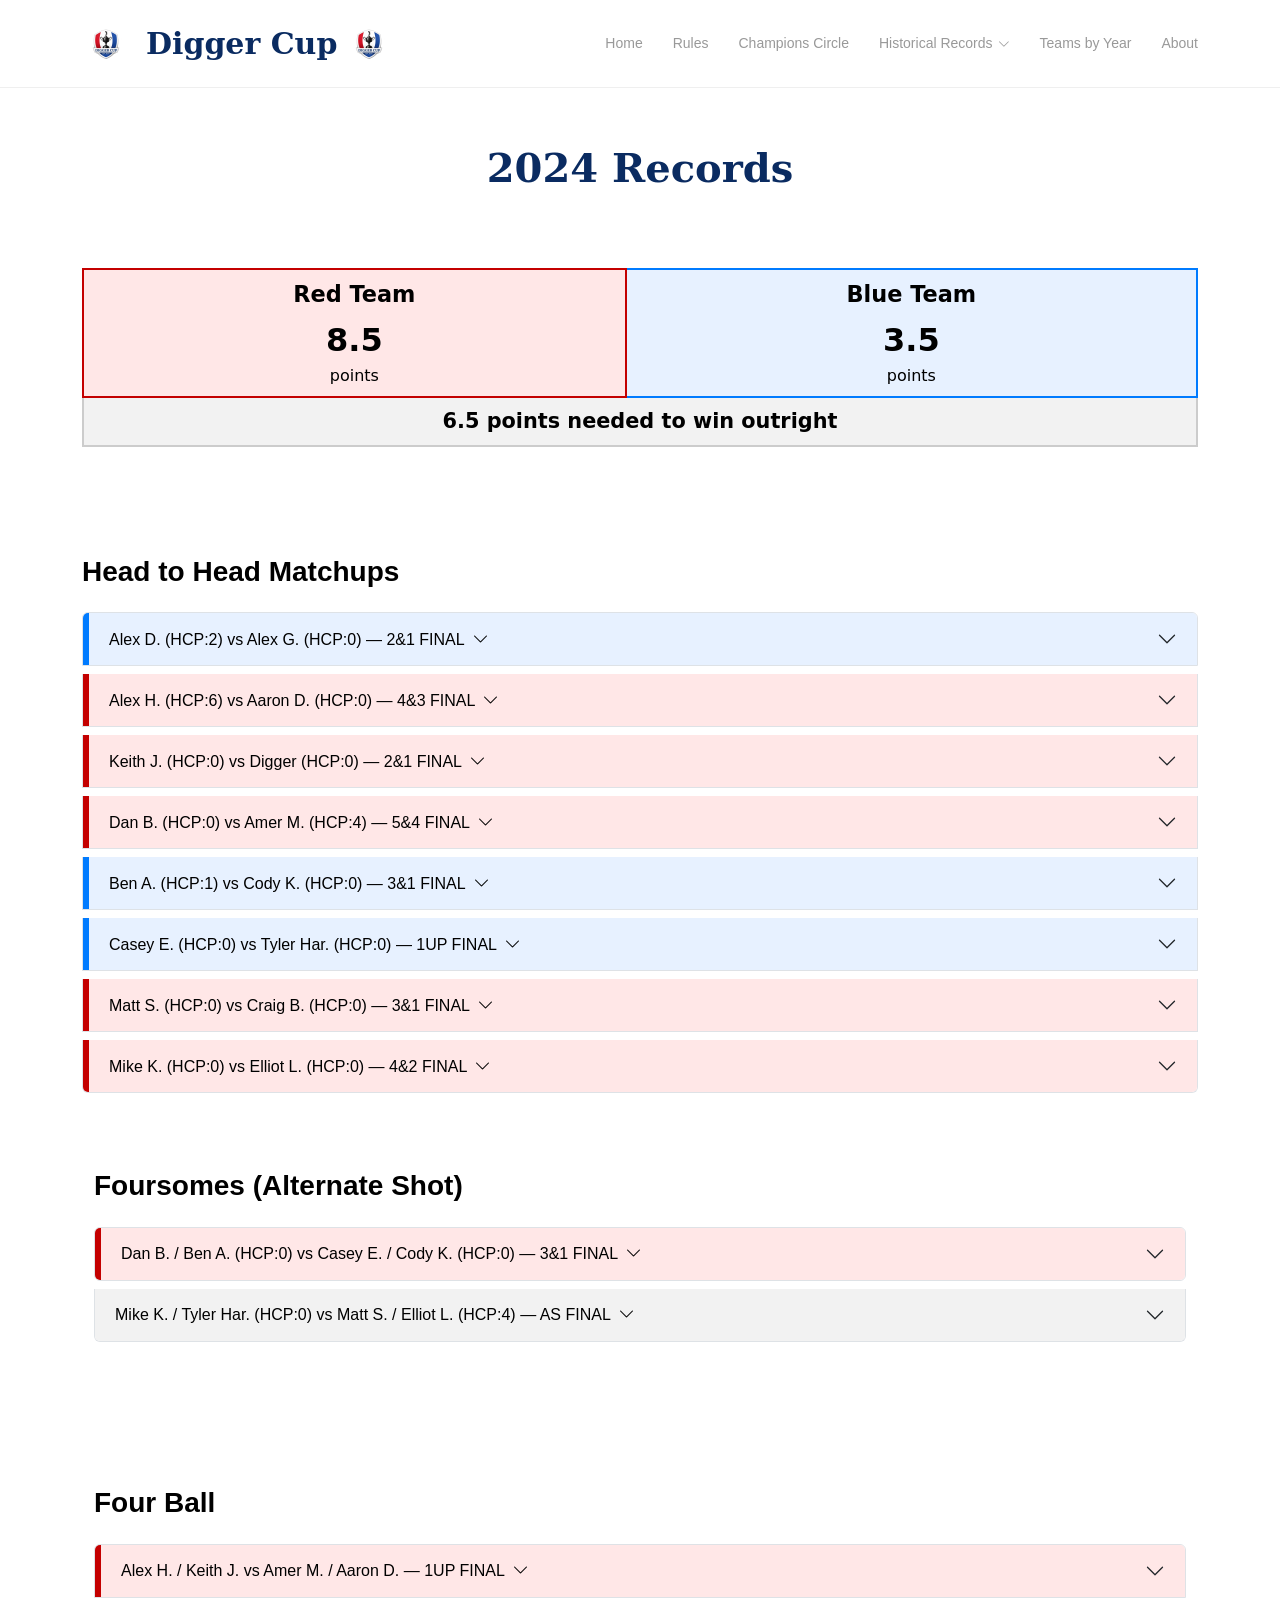
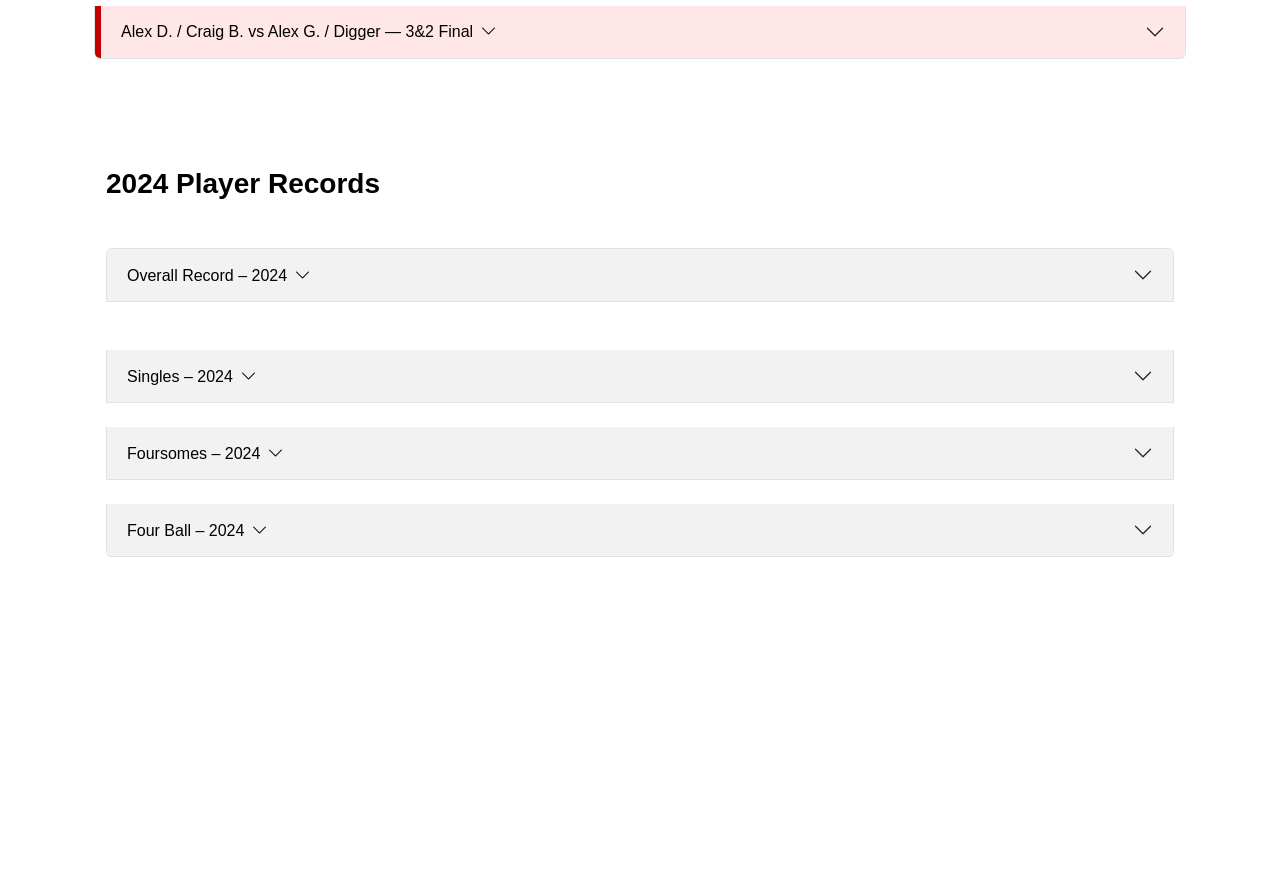
==== commit f43a08e5: "updated logos and titles" ====
--- a/2024-records.html
+++ b/2024-records.html
@@ -7,13 +7,14 @@
 
     <title>Digger Cup: 2024 Records</title>
 
-    <link href="photos/favicon.ico" rel="icon">
-    <link href="photos/favicon.ico" rel="apple-touch-icon">
+    <link href="photos/favicon3.ico" rel="icon">
+    <link href="photos/favicon3.ico" rel="apple-touch-icon">
 
     <link href="assets/vendor/bootstrap/css/bootstrap.min.css" rel="stylesheet">
     <link rel="stylesheet" href="https://cdn.jsdelivr.net/npm/bootstrap-icons@1.11.3/font/bootstrap-icons.css">
     <link rel="stylesheet" href="https://cdn.datatables.net/1.13.6/css/dataTables.bootstrap5.min.css">
     <link href="assets/css/main.css" rel="stylesheet">
+    <link href="https://fonts.cdnfonts.com/css/dejavu-serif" rel="stylesheet">
 
     <style>
         .accordion-button {
@@ -90,42 +91,47 @@
 
             <!-- Logo -->
             <a href="index.html" class="logo d-flex align-items-center">
-                <img src="photos/digi cup_engravesd_est 2024-1.jpg" style="height:40px;">
+                <img src="photos/Digger Cup Transparent Logo.png" style="height:40px;">
                 <h1 class="sitename ms-2 me-2">Digger Cup</h1>
-                <img src="photos/digi cup_engravesd_est 2024-1.jpg" style="height:40px;">
+                <img src="photos/Digger Cup Transparent Logo.png" style="height:40px;">
             </a>
-
-            <!-- Desktop Nav -->
-            <nav id="navmenu" class="navmenu">
-
-                <ul>
-                    <li><a href="index.html">Home</a></li>
-                    <li><a href="Rules.html">Rules</a></li>
-                    <li><a href="Champions Circle.html">Champions Circle</a></li>
-
-                    <li class="dropdown">
-                        <a href="#"><span>Historical Records</span> <i class="bi bi-chevron-down dropdown-indicator"></i></a>
-                        <ul>
-                            <li><a href="2025-records.html">2025 Records</a></li>
-                            <li><a href="2024-records.html">2024 Records</a></li>
-                            <li><a href="Historical Records.html">Historical Records</a></li>
-                        </ul>
-                    </li>
-
-                    <li><a href="Teams by Year.html">Teams by Year</a></li>
-                    <li><a href="About.html">About</a></li>
-                </ul>
-            </nav>
-
-            <!-- Mobile nav toggle -->
-            <i class="mobile-nav-toggle d-xl-none bi bi-list"></i>
-
-        </div>
-    </header>
-
-    <!-- Mobile nav container (Axis theme requires this) -->
-    <nav id="navmenu-mobile" class="navmenu d-xl-none"></nav>
+            <div>
+
+                <!-- Desktop Nav -->
+                <nav id="navmenu" class="navmenu">
+
+                    <ul>
+                        <li><a href="index.html">Home</a></li>
+                        <li><a href="Rules.html">Rules</a></li>
+                        <li><a href="Champions Circle.html">Champions Circle</a></li>
+
+                        <li class="dropdown">
+                            <a href="#" class="toggle-dropdown">
+                                <span>Historical Records</span>
+                                <i class="bi bi-chevron-down dropdown-indicator"></i>
+                            </a>
+
+                            <ul>
+                                <li><a href="2025-records.html">2025 Records</a></li>
+                                <li><a href="2024-records.html">2024 Records</a></li>
+                                <li><a href="Historical Records.html">Historical Records</a></li>
+                            </ul>
+                        </li>
+
+                        <li><a href="Teams by Year.html">Teams by Year</a></li>
+                        <li><a href="About.html">About</a></li>
+                    </ul>
+                </nav>
+
+                <!-- Mobile nav toggle -->
+                <i class="mobile-nav-toggle d-xl-none bi bi-list"></i>
+
+            </div>
+</header>
+
+    <nav id="navmenu-mobile" class="mobile-nav"></nav>
     <div class="mobile-nav-overly"></div>
+
 
 
     <main class="main">
--- a/assets/css/main.css
+++ b/assets/css/main.css
@@ -4193,3 +4193,29 @@
 :root {
     --nav-hover-color: #555555; /* medium gray */
 }
+
+/*--------------------------------------------------------------
+# Font for header
+--------------------------------------------------------------*/
+
+.sitename {
+    font-family: 'DejaVu Serif', serif;
+    font-weight: 700;
+    color: #0A2B61;
+    margin: 0;
+    padding: 0;
+    line-height: 1;
+}
+
+.header .logo .sitename {
+    font-family: 'DejaVu Serif', serif;
+    font-weight: 700;
+    color: #0A2B61 !important;
+}
+
+.page-title .title-wrapper h1 {
+    font-family: 'DejaVu Serif', serif;
+    font-weight: 700;
+    color: #0A2B61;
+}
+
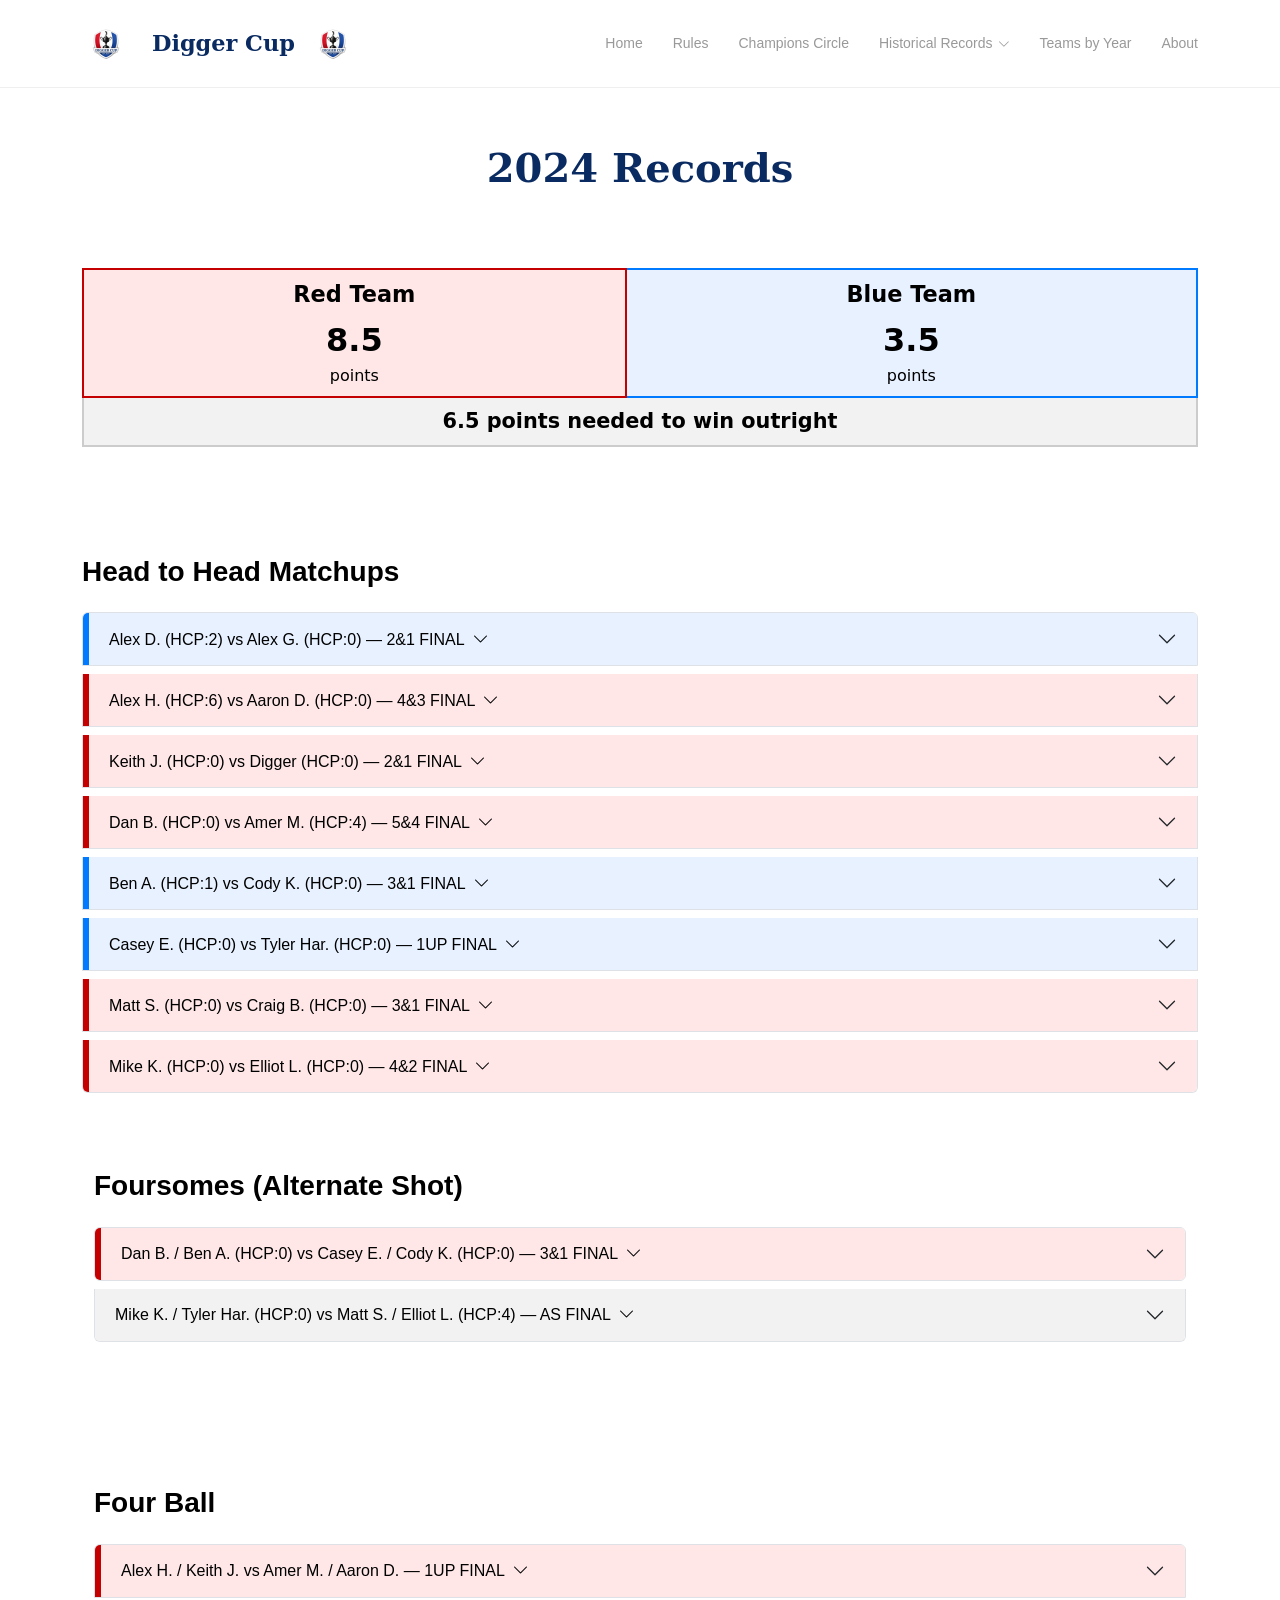
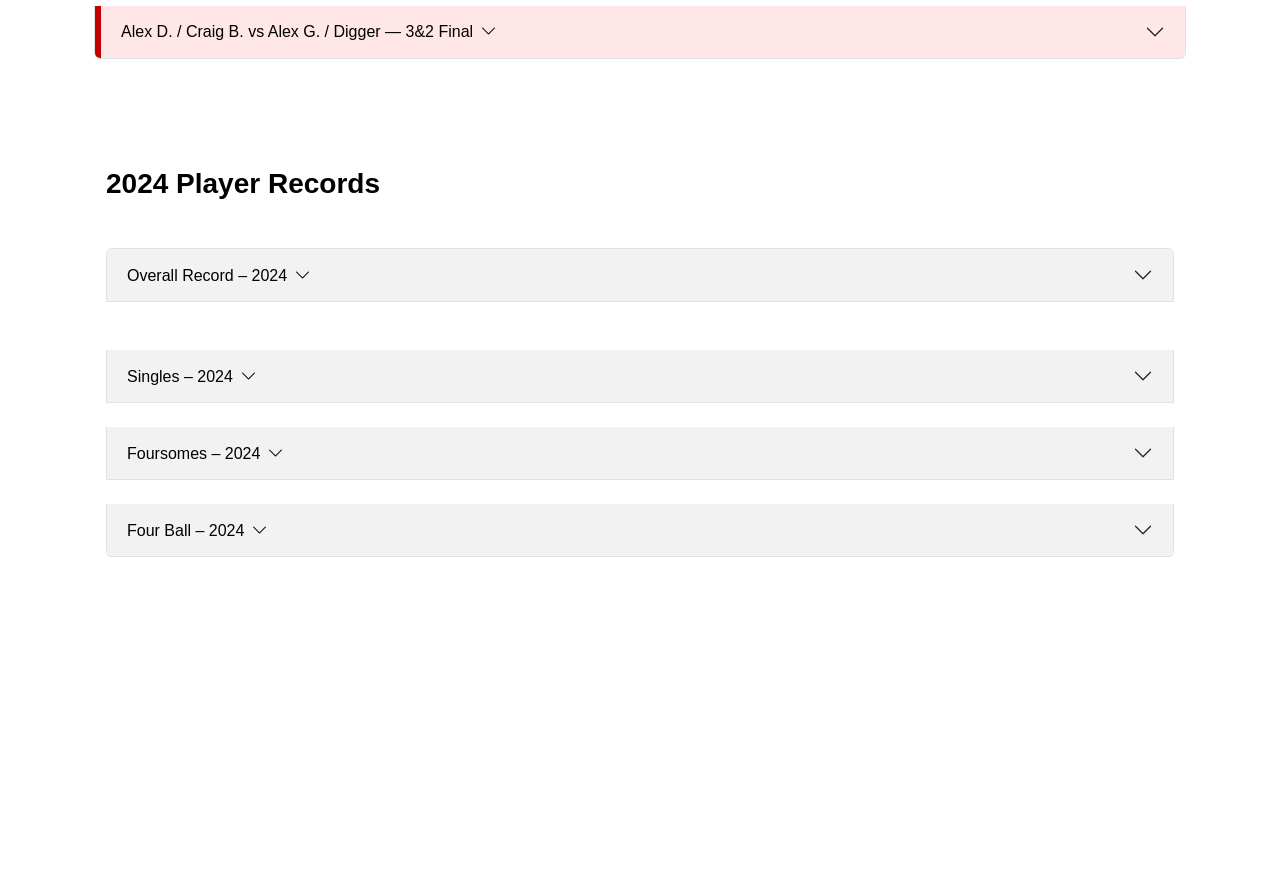
==== commit 92191f4f: "adding google analytics" ====
--- a/2024-records.html
+++ b/2024-records.html
@@ -84,6 +84,16 @@
     </style>
 </head>
 
+<!-- Google tag (gtag.js) -->
+<script async src="https://www.googletagmanager.com/gtag/js?id=G-3GDKTWPB8H"></script>
+<script>
+    window.dataLayer = window.dataLayer || [];
+    function gtag() { dataLayer.push(arguments); }
+    gtag('js', new Date());
+
+    gtag('config', 'G-3GDKTWPB8H');
+</script>
+
 <body class="starter-page-page">
 
     <header id="header" class="header d-flex align-items-center sticky-top">
@@ -127,7 +137,7 @@
                 <i class="mobile-nav-toggle d-xl-none bi bi-list"></i>
 
             </div>
-</header>
+    </header>
 
     <nav id="navmenu-mobile" class="mobile-nav"></nav>
     <div class="mobile-nav-overly"></div>
--- a/assets/css/main.css
+++ b/assets/css/main.css
@@ -4219,3 +4219,33 @@
     color: #0A2B61;
 }
 
+/* Keep the header logo row on one line */
+.header .logo {
+    white-space: nowrap;
+    display: flex;
+    align-items: center;
+    gap: 6px; /* optional: tighten spacing */
+}
+
+    /* Allow the images to shrink on mobile */
+    .header .logo img {
+        height: 32px;
+        flex-shrink: 1;
+    }
+
+    /* Allow the text to shrink slightly instead of wrapping */
+    .header .logo .sitename {
+        font-size: 1.4rem;
+        flex-shrink: 1;
+    }
+
+@media (max-width: 480px) {
+    .header {
+        padding: 8px 0;
+    }
+}
+
+.info-card {
+    box-shadow: 0 4px 12px rgba(0,0,0,0.08);
+    border-radius: 10px;
+}
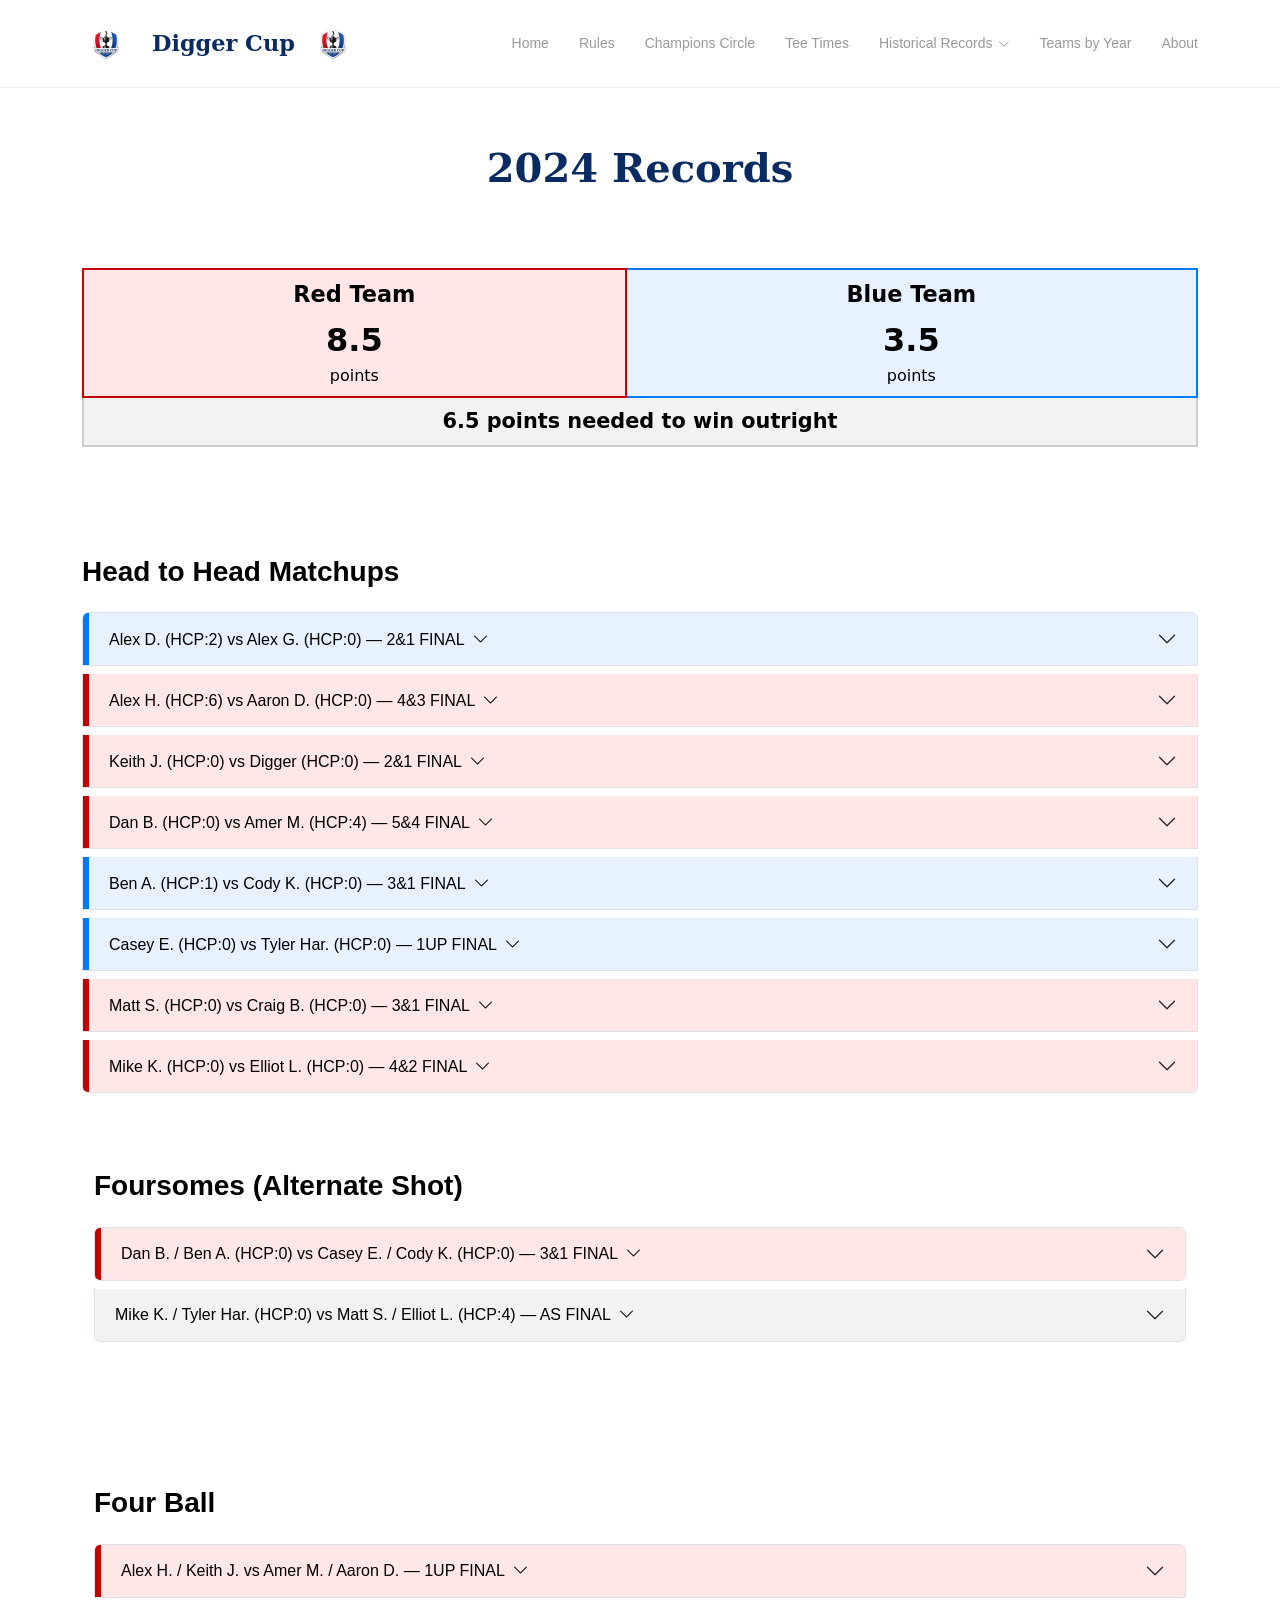
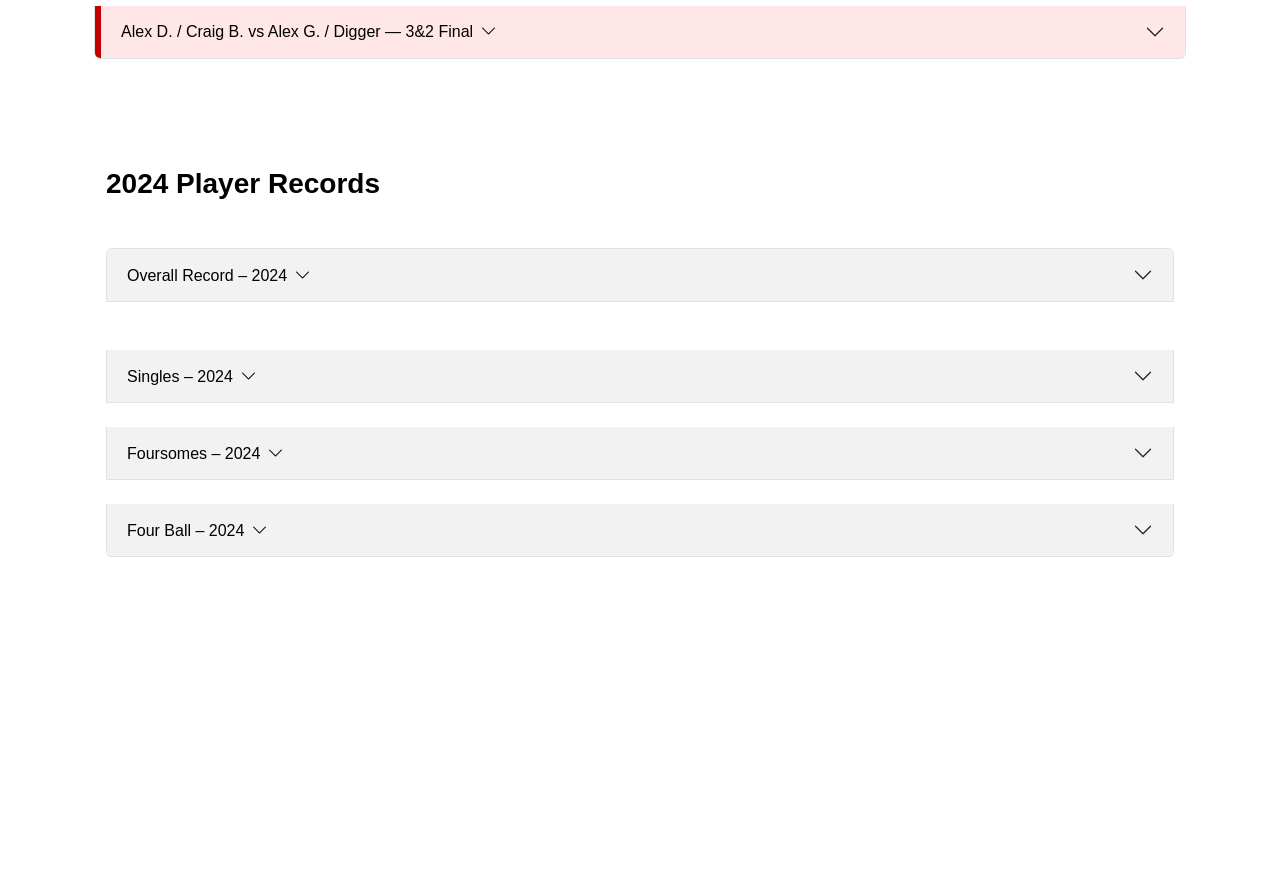
==== commit d4e21c5c: "Added Tee times page and made fixes on few other pages" ====
--- a/2024-records.html
+++ b/2024-records.html
@@ -82,17 +82,20 @@
             background-color: #f7f7f7;
         }
     </style>
+
+    <!-- Google tag (gtag.js) -->
+    <script async src="https://www.googletagmanager.com/gtag/js?id=G-3GDKTWPB8H"></script>
+    <script>
+        window.dataLayer = window.dataLayer || [];
+        function gtag() { dataLayer.push(arguments); }
+        gtag('js', new Date());
+
+        gtag('config', 'G-3GDKTWPB8H');
+    </script>
+
 </head>
 
-<!-- Google tag (gtag.js) -->
-<script async src="https://www.googletagmanager.com/gtag/js?id=G-3GDKTWPB8H"></script>
-<script>
-    window.dataLayer = window.dataLayer || [];
-    function gtag() { dataLayer.push(arguments); }
-    gtag('js', new Date());
-
-    gtag('config', 'G-3GDKTWPB8H');
-</script>
+
 
 <body class="starter-page-page">
 
@@ -108,30 +111,31 @@
             <div>
 
                 <!-- Desktop Nav -->
-                <nav id="navmenu" class="navmenu">
-
-                    <ul>
-                        <li><a href="index.html">Home</a></li>
-                        <li><a href="Rules.html">Rules</a></li>
-                        <li><a href="Champions Circle.html">Champions Circle</a></li>
-
-                        <li class="dropdown">
-                            <a href="#" class="toggle-dropdown">
-                                <span>Historical Records</span>
-                                <i class="bi bi-chevron-down dropdown-indicator"></i>
-                            </a>
-
-                            <ul>
-                                <li><a href="2025-records.html">2025 Records</a></li>
-                                <li><a href="2024-records.html">2024 Records</a></li>
-                                <li><a href="Historical Records.html">Historical Records</a></li>
-                            </ul>
-                        </li>
-
-                        <li><a href="Teams by Year.html">Teams by Year</a></li>
-                        <li><a href="About.html">About</a></li>
-                    </ul>
-                </nav>
+<nav id="navmenu" class="navmenu">
+  <ul>
+    <li><a href="index.html">Home</a></li>
+    <li><a href="Rules.html">Rules</a></li>
+    <li><a href="Champions Circle.html">Champions Circle</a></li>
+    <li><a href="Tee Times.html">Tee Times</a></li>
+
+    <li class="dropdown">
+      <a href="#" class="toggle-dropdown">
+        <span>Historical Records</span>
+        <i class="bi bi-chevron-down dropdown-indicator"></i>
+      </a>
+      <ul>
+        <li><a href="2025-records.html">2025 Records</a></li>
+        <li><a href="2024-records.html" class="active">2024 Records</a></li>
+        <li><a href="Historical Records.html">Historical Records</a></li>
+      </ul>
+    </li>
+
+    <li><a href="Teams by Year.html">Teams by Year</a></li>
+    <li><a href="About.html">About</a></li>
+  </ul>
+</nav>
+
+
 
                 <!-- Mobile nav toggle -->
                 <i class="mobile-nav-toggle d-xl-none bi bi-list"></i>
@@ -629,7 +633,6 @@
 
                                     <tr>
                                         <th>Par</th>
-                                        <
                                         <td>4</td>
                                         <td>4</td>
                                         <td>4</td>
@@ -667,7 +670,7 @@
                                         <td class="winner-blue"></td>
                                         <td></td>
                                         <td></td>
-                                        <td></td>>
+                                        <td></td>
                                     </tr>
 
                                     <tr class="standings-row">
@@ -2480,7 +2483,8 @@
     <script src="https://code.jquery.com/jquery-3.7.0.min.js"></script>
     <script src="https://cdn.datatables.net/1.13.6/js/jquery.dataTables.min.js"></script>
     <script src="https://cdn.datatables.net/1.13.6/js/dataTables.bootstrap5.min.js"></script>
-    <script src="assets/js/main.js"></script>
+    <script src="assets/js/main.js?v=2"></script>
+
 
     <script>
         // IMPORTANT:
